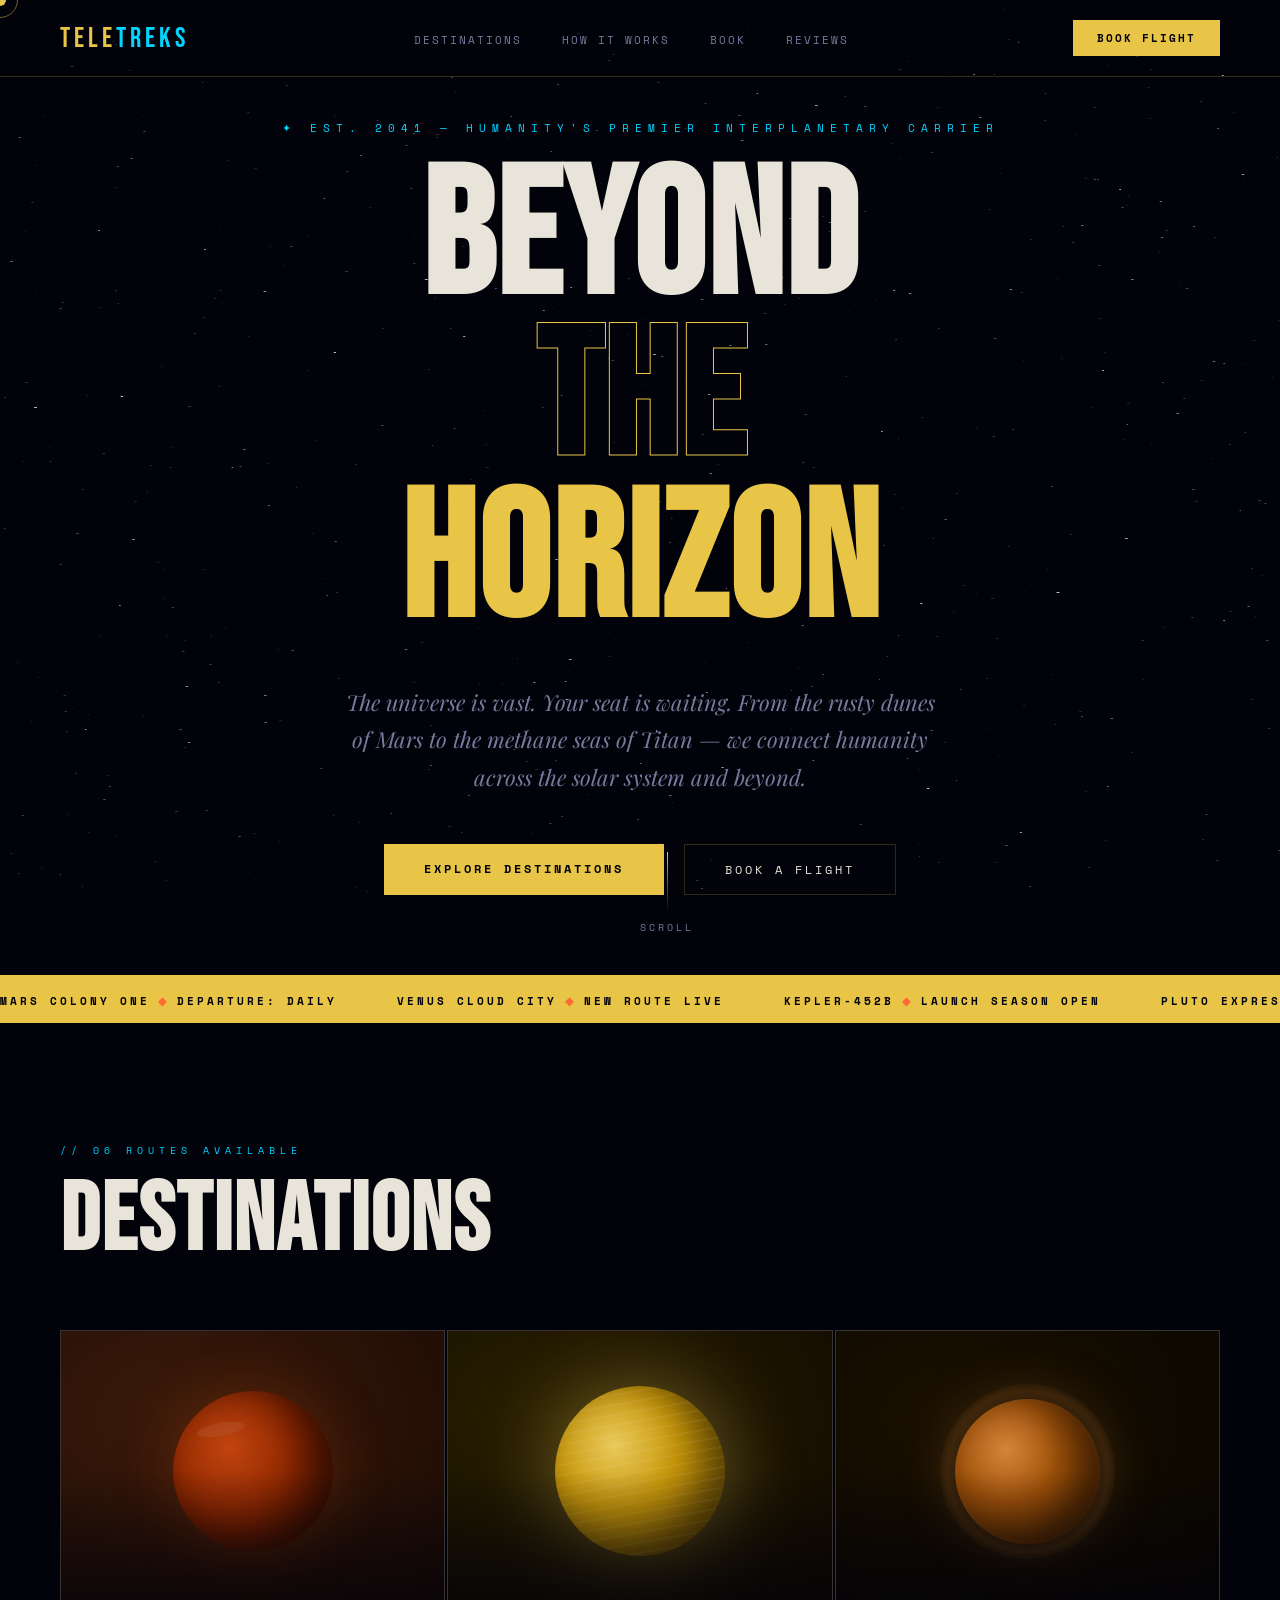
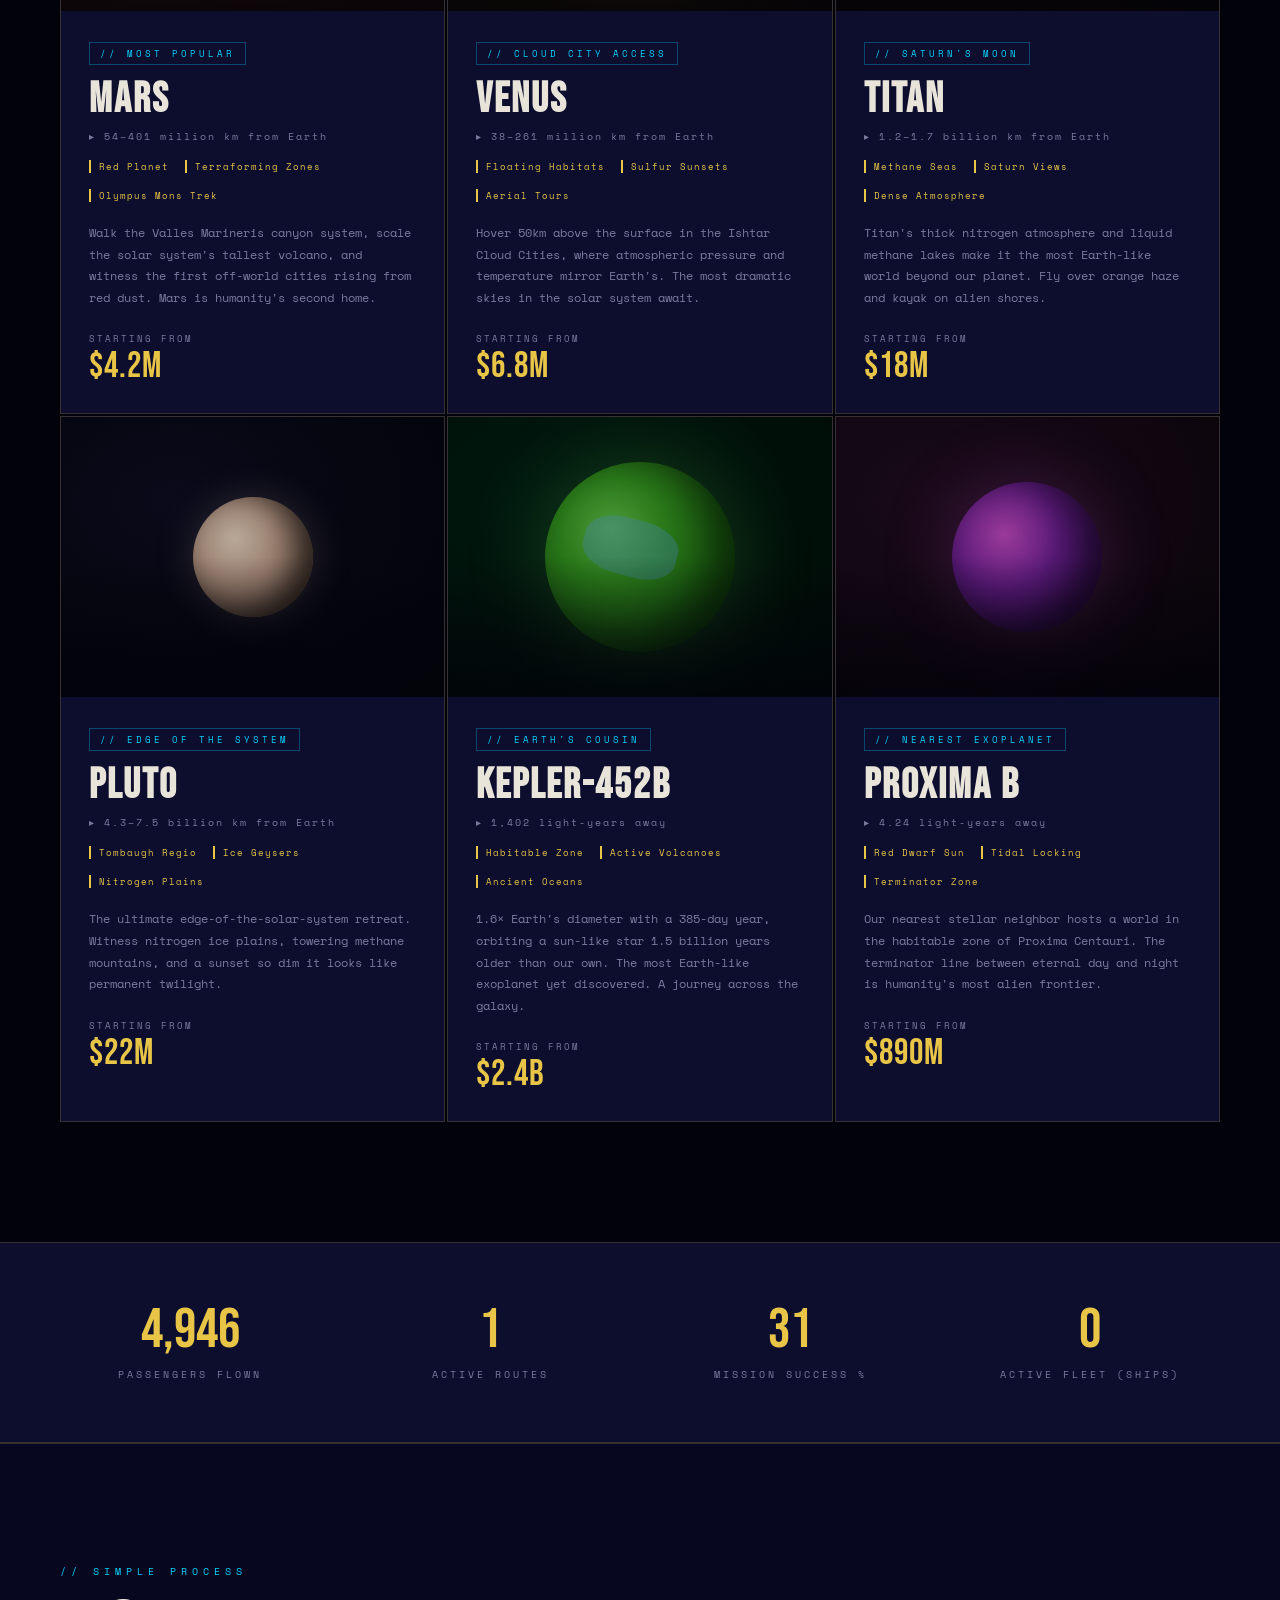
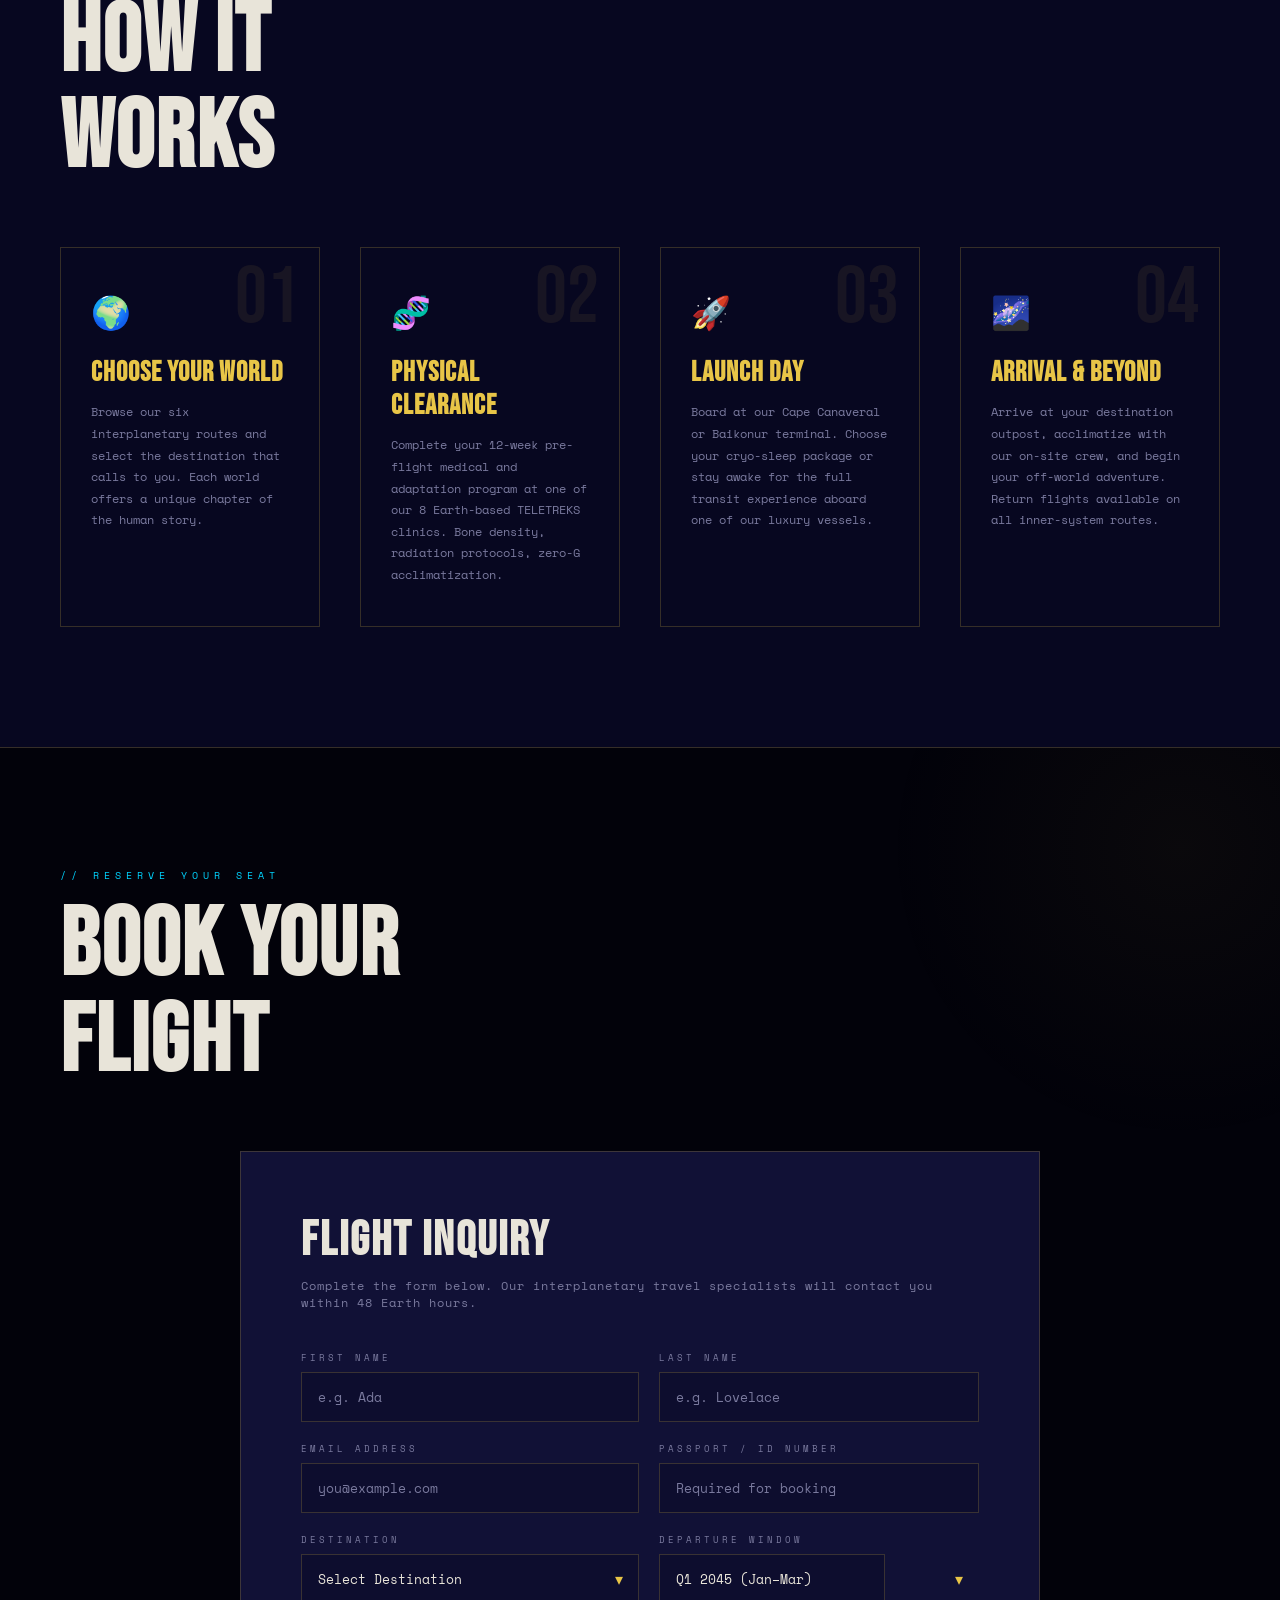
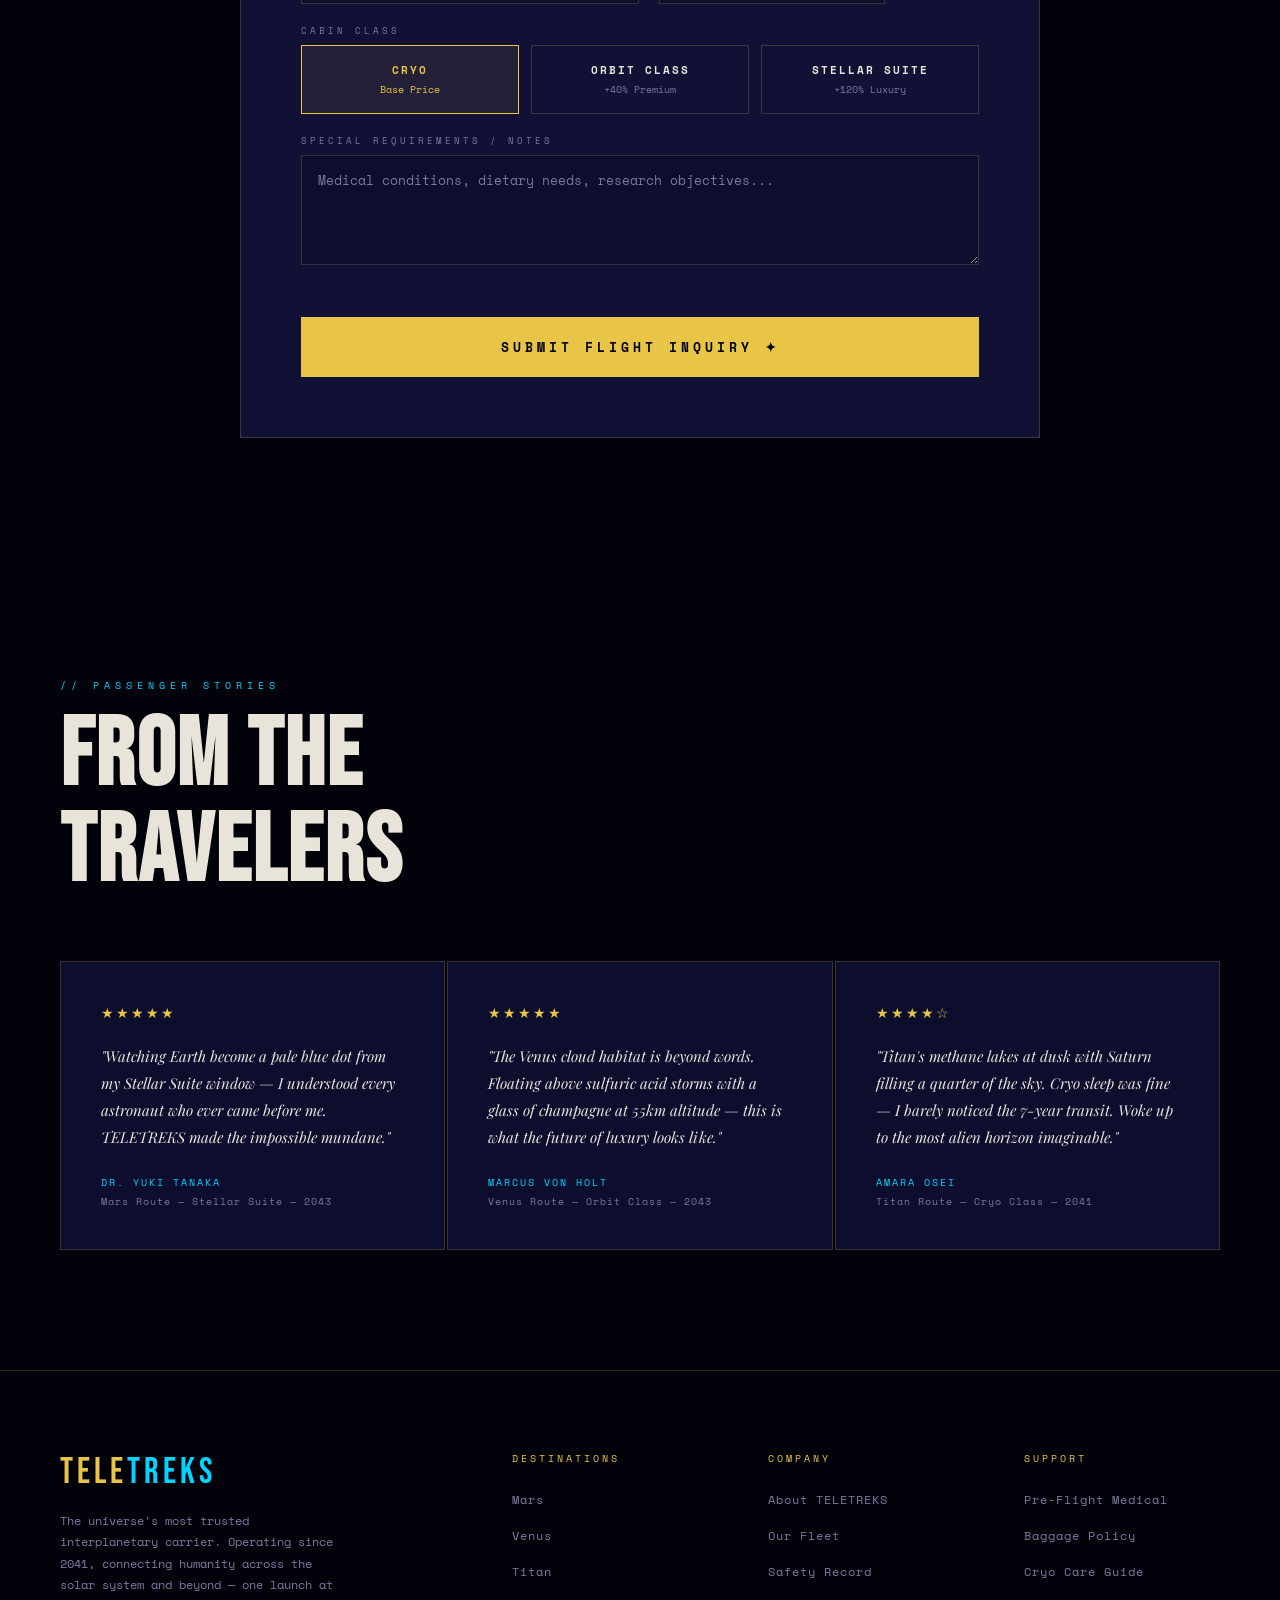
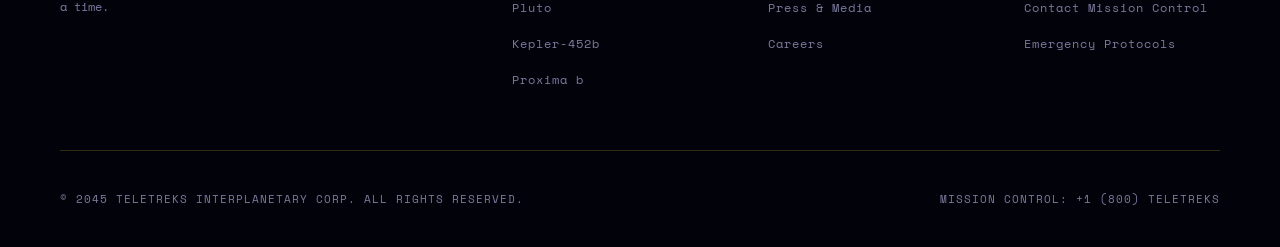
==== docs/index.html @ c7fe9767 "Initial commit" ====
<!DOCTYPE html>
<html lang="en">
<head>
<meta charset="UTF-8">
<meta name="viewport" content="width=device-width, initial-scale=1.0">
<title>TELETREKS — Interplanetary Travel</title>
<link rel="preconnect" href="https://fonts.googleapis.com">
<link href="https://fonts.googleapis.com/css2?family=Bebas+Neue&family=Space+Mono:ital,wght@0,400;0,700;1,400&family=Playfair+Display:ital,wght@0,400;1,600&display=swap" rel="stylesheet">
<style>
  :root {
    --void: #02020a;
    --deep: #070720;
    --surface: #0d0d2e;
    --panel: #111136;
    --accent: #e8c547;
    --accent2: #ff6b35;
    --accent3: #00d4ff;
    --text: #e8e4d9;
    --muted: #7a7a9e;
    --border: rgba(232,197,71,0.2);
  }

  * { margin: 0; padding: 0; box-sizing: border-box; }

  html { scroll-behavior: smooth; }

  body {
    background: var(--void);
    color: var(--text);
    font-family: 'Space Mono', monospace;
    overflow-x: hidden;
    cursor: none;
  }

  /* Custom cursor */
  .cursor {
    position: fixed;
    width: 12px; height: 12px;
    background: var(--accent);
    border-radius: 50%;
    pointer-events: none;
    z-index: 9999;
    transform: translate(-50%, -50%);
    transition: transform 0.1s, width 0.2s, height 0.2s, background 0.2s;
    mix-blend-mode: screen;
  }
  .cursor-ring {
    position: fixed;
    width: 36px; height: 36px;
    border: 1px solid var(--accent);
    border-radius: 50%;
    pointer-events: none;
    z-index: 9998;
    transform: translate(-50%, -50%);
    transition: transform 0.15s ease-out, width 0.2s, height 0.2s, opacity 0.2s;
    opacity: 0.5;
  }

  /* Stars background */
  .stars-canvas {
    position: fixed;
    top: 0; left: 0;
    width: 100%; height: 100%;
    pointer-events: none;
    z-index: 0;
  }

  /* NAV */
  nav {
    position: fixed;
    top: 0; left: 0; right: 0;
    z-index: 100;
    display: flex;
    align-items: center;
    justify-content: space-between;
    padding: 20px 60px;
    background: linear-gradient(to bottom, rgba(2,2,10,0.95), transparent);
    border-bottom: 1px solid var(--border);
  }

  .nav-logo {
    font-family: 'Bebas Neue', sans-serif;
    font-size: 28px;
    letter-spacing: 4px;
    color: var(--accent);
    text-decoration: none;
  }
  .nav-logo span { color: var(--accent3); }

  .nav-links {
    display: flex;
    gap: 40px;
    list-style: none;
  }
  .nav-links a {
    color: var(--muted);
    text-decoration: none;
    font-size: 11px;
    letter-spacing: 2px;
    text-transform: uppercase;
    transition: color 0.3s;
  }
  .nav-links a:hover { color: var(--accent); }

  .nav-cta {
    background: var(--accent);
    color: var(--void);
    padding: 10px 24px;
    font-family: 'Space Mono', monospace;
    font-size: 11px;
    letter-spacing: 2px;
    text-transform: uppercase;
    border: none;
    cursor: none;
    transition: background 0.2s, transform 0.2s;
    font-weight: 700;
  }
  .nav-cta:hover { background: var(--accent2); transform: translateY(-1px); }

  /* HERO */
  .hero {
    position: relative;
    min-height: 100vh;
    display: flex;
    flex-direction: column;
    align-items: center;
    justify-content: center;
    text-align: center;
    padding: 120px 40px 80px;
    z-index: 1;
    overflow: hidden;
  }

  .hero-eyebrow {
    font-size: 11px;
    letter-spacing: 6px;
    color: var(--accent3);
    text-transform: uppercase;
    margin-bottom: 24px;
    opacity: 0;
    animation: fadeUp 0.8s 0.3s forwards;
  }

  .hero-title {
    font-family: 'Bebas Neue', sans-serif;
    font-size: clamp(72px, 14vw, 180px);
    line-height: 0.9;
    letter-spacing: 2px;
    margin-bottom: 8px;
    opacity: 0;
    animation: fadeUp 0.8s 0.5s forwards;
  }

  .hero-title .line1 { color: var(--text); display: block; }
  .hero-title .line2 { 
    color: transparent;
    -webkit-text-stroke: 1px var(--accent);
    display: block; 
  }
  .hero-title .line3 { color: var(--accent); display: block; }

  .hero-sub {
    font-family: 'Playfair Display', serif;
    font-style: italic;
    font-size: clamp(16px, 2vw, 22px);
    color: var(--muted);
    max-width: 600px;
    margin: 32px auto 48px;
    line-height: 1.7;
    opacity: 0;
    animation: fadeUp 0.8s 0.7s forwards;
  }

  .hero-buttons {
    display: flex;
    gap: 20px;
    justify-content: center;
    flex-wrap: wrap;
    opacity: 0;
    animation: fadeUp 0.8s 0.9s forwards;
  }

  .btn-primary {
    background: var(--accent);
    color: var(--void);
    padding: 16px 40px;
    font-family: 'Space Mono', monospace;
    font-size: 12px;
    font-weight: 700;
    letter-spacing: 3px;
    text-transform: uppercase;
    border: none;
    cursor: none;
    transition: all 0.2s;
    text-decoration: none;
  }
  .btn-primary:hover { background: var(--accent2); transform: translateY(-2px); box-shadow: 0 8px 30px rgba(232,197,71,0.3); }

  .btn-outline {
    background: transparent;
    color: var(--text);
    padding: 16px 40px;
    font-family: 'Space Mono', monospace;
    font-size: 12px;
    letter-spacing: 3px;
    text-transform: uppercase;
    border: 1px solid var(--border);
    cursor: none;
    transition: all 0.2s;
    text-decoration: none;
  }
  .btn-outline:hover { border-color: var(--accent); color: var(--accent); transform: translateY(-2px); }

  .hero-scroll {
    position: absolute;
    bottom: 40px;
    left: 50%;
    transform: translateX(-50%);
    display: flex;
    flex-direction: column;
    align-items: center;
    gap: 8px;
    color: var(--muted);
    font-size: 10px;
    letter-spacing: 3px;
    text-transform: uppercase;
    animation: fadeUp 0.8s 1.2s forwards;
    opacity: 0;
  }

  .scroll-line {
    width: 1px;
    height: 60px;
    background: linear-gradient(to bottom, var(--accent), transparent);
    animation: scrollPulse 2s infinite;
  }

  /* TICKER */
  .ticker {
    position: relative;
    z-index: 2;
    background: var(--accent);
    padding: 12px 0;
    overflow: hidden;
    white-space: nowrap;
  }
  .ticker-inner {
    display: inline-flex;
    gap: 60px;
    animation: ticker 30s linear infinite;
  }
  .ticker-item {
    font-size: 11px;
    font-weight: 700;
    letter-spacing: 3px;
    text-transform: uppercase;
    color: var(--void);
    flex-shrink: 0;
  }
  .ticker-dot { color: var(--accent2); margin: 0 8px; }

  /* DESTINATIONS */
  .section {
    position: relative;
    z-index: 1;
    padding: 120px 60px;
  }

  .section-label {
    font-size: 10px;
    letter-spacing: 5px;
    color: var(--accent3);
    text-transform: uppercase;
    margin-bottom: 16px;
  }

  .section-title {
    font-family: 'Bebas Neue', sans-serif;
    font-size: clamp(48px, 8vw, 96px);
    line-height: 1;
    letter-spacing: 2px;
    margin-bottom: 60px;
  }

  .destinations-grid {
    display: grid;
    grid-template-columns: repeat(auto-fill, minmax(360px, 1fr));
    gap: 2px;
  }

  .dest-card {
    position: relative;
    overflow: hidden;
    background: var(--surface);
    border: 1px solid var(--border);
    cursor: none;
    transition: transform 0.4s cubic-bezier(0.23, 1, 0.32, 1);
    group: true;
  }
  .dest-card:hover { transform: translateY(-6px); z-index: 2; }
  .dest-card:hover .dest-overlay { opacity: 1; }
  .dest-card:hover .dest-visual { transform: scale(1.05); }
  .dest-card:hover .dest-buy { transform: translateY(0); opacity: 1; }

  .dest-visual {
    height: 280px;
    display: flex;
    align-items: center;
    justify-content: center;
    transition: transform 0.6s cubic-bezier(0.23, 1, 0.32, 1);
    position: relative;
    overflow: hidden;
  }

  .planet-sphere {
    border-radius: 50%;
    position: relative;
    box-shadow: inset -20px -10px 40px rgba(0,0,0,0.5);
    animation: float 6s ease-in-out infinite;
  }

  /* Mars */
  .mars .dest-visual { background: radial-gradient(ellipse at 30% 30%, #3a1a0a 0%, #1a0a04 100%); }
  .mars .planet-sphere {
    width: 160px; height: 160px;
    background: radial-gradient(circle at 35% 35%, #c1440e, #8b2500 50%, #5a1500);
    box-shadow: inset -20px -10px 40px rgba(0,0,0,0.6), 0 0 60px rgba(193,68,14,0.3);
  }
  .mars .planet-sphere::after {
    content: '';
    position: absolute;
    top: 20%; left: 15%;
    width: 30%; height: 8%;
    background: rgba(180,90,50,0.4);
    border-radius: 50%;
    transform: rotate(-10deg);
  }

  /* Venus */
  .venus .dest-visual { background: radial-gradient(ellipse at 30% 30%, #2a2000 0%, #0f0800 100%); }
  .venus .planet-sphere {
    width: 170px; height: 170px;
    background: radial-gradient(circle at 35% 35%, #e8c95a, #c9980a 40%, #8a6200);
    box-shadow: inset -20px -10px 40px rgba(0,0,0,0.5), 0 0 80px rgba(232,201,90,0.4);
  }
  .venus .planet-sphere::before {
    content: '';
    position: absolute;
    inset: 0;
    border-radius: 50%;
    background: repeating-linear-gradient(170deg, transparent, transparent 8px, rgba(255,255,255,0.05) 8px, rgba(255,255,255,0.05) 10px);
  }

  /* Pluto */
  .pluto .dest-visual { background: radial-gradient(ellipse at 30% 30%, #0a0a1a 0%, #020208 100%); }
  .pluto .planet-sphere {
    width: 120px; height: 120px;
    background: radial-gradient(circle at 35% 35%, #b8a898, #9a8070 40%, #6a5040);
    box-shadow: inset -15px -8px 30px rgba(0,0,0,0.7), 0 0 40px rgba(184,168,152,0.2);
  }

  /* Kepler-452b */
  .kepler .dest-visual { background: radial-gradient(ellipse at 30% 30%, #001a10 0%, #000a05 100%); }
  .kepler .planet-sphere {
    width: 190px; height: 190px;
    background: radial-gradient(circle at 35% 35%, #4a9a3a, #2a7a1a 30%, #1a5a10 60%, #0a3a08);
    box-shadow: inset -20px -10px 40px rgba(0,0,0,0.5), 0 0 80px rgba(74,154,58,0.3);
  }
  .kepler .planet-sphere::before {
    content: '';
    position: absolute;
    top: 30%; left: 20%;
    width: 50%; height: 30%;
    background: rgba(70,130,200,0.3);
    border-radius: 40%;
    transform: rotate(15deg);
  }

  /* Proxima Centauri b */
  .proxima .dest-visual { background: radial-gradient(ellipse at 30% 30%, #1a0a1a 0%, #080408 100%); }
  .proxima .planet-sphere {
    width: 150px; height: 150px;
    background: radial-gradient(circle at 35% 35%, #9a3a9a, #5a1a7a 40%, #2a0a4a);
    box-shadow: inset -20px -10px 40px rgba(0,0,0,0.6), 0 0 70px rgba(154,58,154,0.3);
  }

  /* Titan */
  .titan .dest-visual { background: radial-gradient(ellipse at 30% 30%, #1a1000 0%, #080500 100%); }
  .titan .planet-sphere {
    width: 145px; height: 145px;
    background: radial-gradient(circle at 35% 35%, #d4843a, #a4540a 40%, #743400);
    box-shadow: inset -20px -10px 40px rgba(0,0,0,0.6), 0 0 60px rgba(212,132,58,0.3);
  }
  .titan .planet-sphere::after {
    content: '';
    position: absolute;
    inset: -15px;
    border-radius: 50%;
    background: radial-gradient(circle, transparent 55%, rgba(180,110,40,0.15) 65%, transparent 75%);
  }

  .dest-overlay {
    position: absolute;
    inset: 0;
    background: linear-gradient(to top, var(--void) 0%, transparent 50%);
    opacity: 0.7;
    transition: opacity 0.4s;
  }

  .dest-content {
    padding: 28px;
    position: relative;
  }

  .dest-tag {
    display: inline-block;
    font-size: 9px;
    letter-spacing: 3px;
    text-transform: uppercase;
    color: var(--accent3);
    border: 1px solid rgba(0,212,255,0.3);
    padding: 4px 10px;
    margin-bottom: 14px;
  }

  .dest-name {
    font-family: 'Bebas Neue', sans-serif;
    font-size: 42px;
    letter-spacing: 2px;
    line-height: 1;
    margin-bottom: 8px;
  }

  .dest-distance {
    font-size: 10px;
    color: var(--muted);
    letter-spacing: 2px;
    margin-bottom: 16px;
  }

  .dest-desc {
    font-size: 12px;
    color: var(--muted);
    line-height: 1.8;
    margin-bottom: 24px;
  }

  .dest-price-row {
    display: flex;
    align-items: flex-end;
    justify-content: space-between;
    gap: 16px;
  }

  .dest-price-label {
    font-size: 9px;
    letter-spacing: 2px;
    color: var(--muted);
    text-transform: uppercase;
    margin-bottom: 4px;
  }

  .dest-price {
    font-family: 'Bebas Neue', sans-serif;
    font-size: 36px;
    color: var(--accent);
    letter-spacing: 1px;
    line-height: 1;
  }

  .dest-buy {
    background: var(--accent);
    color: var(--void);
    padding: 14px 24px;
    font-size: 11px;
    font-weight: 700;
    letter-spacing: 2px;
    text-transform: uppercase;
    border: none;
    cursor: none;
    transform: translateY(4px);
    opacity: 0;
    transition: all 0.3s cubic-bezier(0.23, 1, 0.32, 1);
    white-space: nowrap;
  }
  .dest-buy:hover { background: var(--accent2); }

  .dest-features {
    display: flex;
    gap: 16px;
    flex-wrap: wrap;
    margin-bottom: 20px;
  }
  .dest-feat {
    font-size: 9px;
    letter-spacing: 1px;
    color: var(--accent);
    border-left: 2px solid var(--accent);
    padding-left: 8px;
  }

  /* HOW IT WORKS */
  .how-section {
    background: var(--deep);
    border-top: 1px solid var(--border);
    border-bottom: 1px solid var(--border);
  }

  .steps-grid {
    display: grid;
    grid-template-columns: repeat(auto-fit, minmax(220px, 1fr));
    gap: 40px;
    margin-top: 60px;
  }

  .step {
    position: relative;
    padding: 40px 30px;
    border: 1px solid var(--border);
    transition: border-color 0.3s, transform 0.3s;
  }
  .step:hover { border-color: var(--accent); transform: translateY(-4px); }

  .step-num {
    font-family: 'Bebas Neue', sans-serif;
    font-size: 80px;
    color: rgba(232,197,71,0.08);
    line-height: 1;
    position: absolute;
    top: 10px; right: 20px;
  }

  .step-icon {
    font-size: 32px;
    margin-bottom: 20px;
  }

  .step-title {
    font-family: 'Bebas Neue', sans-serif;
    font-size: 28px;
    letter-spacing: 1px;
    margin-bottom: 12px;
    color: var(--accent);
  }

  .step-desc {
    font-size: 12px;
    color: var(--muted);
    line-height: 1.8;
  }

  /* BOOKING FORM */
  .booking-section {
    position: relative;
    overflow: hidden;
  }

  .booking-section::before {
    content: '';
    position: absolute;
    top: -200px; right: -200px;
    width: 600px; height: 600px;
    background: radial-gradient(circle, rgba(232,197,71,0.04) 0%, transparent 70%);
    pointer-events: none;
  }

  .booking-form {
    background: var(--panel);
    border: 1px solid var(--border);
    padding: 60px;
    max-width: 800px;
    margin: 60px auto 0;
  }

  .form-title {
    font-family: 'Bebas Neue', sans-serif;
    font-size: 48px;
    letter-spacing: 2px;
    margin-bottom: 8px;
  }

  .form-sub {
    font-size: 12px;
    color: var(--muted);
    margin-bottom: 40px;
    letter-spacing: 1px;
  }

  .form-grid {
    display: grid;
    grid-template-columns: 1fr 1fr;
    gap: 20px;
    margin-bottom: 20px;
  }

  .form-group {
    display: flex;
    flex-direction: column;
    gap: 8px;
  }

  .form-group.full { grid-column: 1 / -1; }

  .form-label {
    font-size: 9px;
    letter-spacing: 3px;
    text-transform: uppercase;
    color: var(--muted);
  }

  .form-input, .form-select {
    background: var(--surface);
    border: 1px solid var(--border);
    color: var(--text);
    padding: 14px 16px;
    font-family: 'Space Mono', monospace;
    font-size: 13px;
    outline: none;
    transition: border-color 0.2s;
    cursor: none;
    appearance: none;
    -webkit-appearance: none;
  }
  .form-input:focus, .form-select:focus { border-color: var(--accent); }
  .form-input::placeholder { color: var(--muted); }

  .form-select-wrap {
    position: relative;
  }
  .form-select-wrap::after {
    content: '▾';
    position: absolute;
    right: 16px;
    top: 50%;
    transform: translateY(-50%);
    color: var(--accent);
    pointer-events: none;
  }

  .cabin-options {
    display: grid;
    grid-template-columns: repeat(3, 1fr);
    gap: 12px;
  }

  .cabin-opt {
    position: relative;
  }
  .cabin-opt input[type="radio"] {
    position: absolute;
    opacity: 0;
    pointer-events: none;
  }
  .cabin-label {
    display: block;
    padding: 16px;
    border: 1px solid var(--border);
    text-align: center;
    cursor: none;
    transition: all 0.2s;
  }
  .cabin-opt input:checked + .cabin-label {
    border-color: var(--accent);
    background: rgba(232,197,71,0.08);
    color: var(--accent);
  }
  .cabin-label:hover { border-color: var(--muted); }
  .cabin-name {
    font-size: 11px;
    font-weight: 700;
    letter-spacing: 2px;
    text-transform: uppercase;
  }
  .cabin-price {
    font-size: 10px;
    color: var(--muted);
    margin-top: 4px;
  }
  .cabin-opt input:checked + .cabin-label .cabin-price { color: var(--accent); }

  .form-btn {
    width: 100%;
    background: var(--accent);
    color: var(--void);
    padding: 20px;
    font-family: 'Space Mono', monospace;
    font-size: 13px;
    font-weight: 700;
    letter-spacing: 4px;
    text-transform: uppercase;
    border: none;
    cursor: none;
    margin-top: 32px;
    transition: all 0.2s;
  }
  .form-btn:hover { background: var(--accent2); transform: translateY(-2px); box-shadow: 0 8px 40px rgba(232,197,71,0.25); }

  /* STATS BAR */
  .stats-bar {
    background: var(--surface);
    border-top: 1px solid var(--border);
    border-bottom: 1px solid var(--border);
    padding: 60px;
    display: grid;
    grid-template-columns: repeat(4, 1fr);
    gap: 40px;
    text-align: center;
  }

  .stat-num {
    font-family: 'Bebas Neue', sans-serif;
    font-size: 56px;
    color: var(--accent);
    line-height: 1;
  }
  .stat-label {
    font-size: 10px;
    letter-spacing: 3px;
    color: var(--muted);
    text-transform: uppercase;
    margin-top: 8px;
  }

  /* TESTIMONIALS */
  .testimonials {
    position: relative;
    overflow: hidden;
  }

  .testi-grid {
    display: grid;
    grid-template-columns: repeat(auto-fit, minmax(300px, 1fr));
    gap: 2px;
    margin-top: 60px;
  }

  .testi-card {
    background: var(--surface);
    border: 1px solid var(--border);
    padding: 40px;
    transition: border-color 0.3s;
  }
  .testi-card:hover { border-color: var(--accent); }

  .testi-stars {
    color: var(--accent);
    font-size: 14px;
    letter-spacing: 2px;
    margin-bottom: 20px;
  }

  .testi-quote {
    font-family: 'Playfair Display', serif;
    font-style: italic;
    font-size: 15px;
    line-height: 1.8;
    color: var(--text);
    margin-bottom: 24px;
  }

  .testi-author {
    font-size: 10px;
    letter-spacing: 2px;
    color: var(--accent3);
    text-transform: uppercase;
  }

  .testi-dest {
    font-size: 10px;
    color: var(--muted);
    margin-top: 4px;
    letter-spacing: 1px;
  }

  /* FOOTER */
  footer {
    background: var(--void);
    border-top: 1px solid var(--border);
    padding: 80px 60px 40px;
  }

  .footer-top {
    display: grid;
    grid-template-columns: 2fr 1fr 1fr 1fr;
    gap: 60px;
    margin-bottom: 60px;
  }

  .footer-logo {
    font-family: 'Bebas Neue', sans-serif;
    font-size: 36px;
    letter-spacing: 4px;
    color: var(--accent);
    margin-bottom: 16px;
  }
  .footer-logo span { color: var(--accent3); }

  .footer-desc {
    font-size: 12px;
    color: var(--muted);
    line-height: 1.8;
    max-width: 280px;
  }

  .footer-col-title {
    font-size: 10px;
    letter-spacing: 3px;
    text-transform: uppercase;
    color: var(--accent);
    margin-bottom: 20px;
  }

  .footer-links {
    list-style: none;
    display: flex;
    flex-direction: column;
    gap: 12px;
  }
  .footer-links a {
    font-size: 12px;
    color: var(--muted);
    text-decoration: none;
    transition: color 0.2s;
    letter-spacing: 1px;
  }
  .footer-links a:hover { color: var(--text); }

  .footer-bottom {
    display: flex;
    align-items: center;
    justify-content: space-between;
    padding-top: 40px;
    border-top: 1px solid var(--border);
    font-size: 11px;
    color: var(--muted);
    letter-spacing: 1px;
  }

  /* MODAL */
  .modal-overlay {
    position: fixed;
    inset: 0;
    background: rgba(2,2,10,0.95);
    z-index: 1000;
    display: flex;
    align-items: center;
    justify-content: center;
    opacity: 0;
    pointer-events: none;
    transition: opacity 0.3s;
    backdrop-filter: blur(8px);
  }
  .modal-overlay.active { opacity: 1; pointer-events: all; }

  .modal {
    background: var(--panel);
    border: 1px solid var(--border);
    padding: 60px;
    max-width: 560px;
    width: 90%;
    text-align: center;
    transform: translateY(20px);
    transition: transform 0.3s;
    position: relative;
  }
  .modal-overlay.active .modal { transform: translateY(0); }

  .modal-close {
    position: absolute;
    top: 20px; right: 24px;
    background: none;
    border: none;
    color: var(--muted);
    font-size: 20px;
    cursor: none;
    transition: color 0.2s;
    font-family: 'Space Mono', monospace;
  }
  .modal-close:hover { color: var(--accent); }

  .modal-icon { font-size: 60px; margin-bottom: 24px; }

  .modal-title {
    font-family: 'Bebas Neue', sans-serif;
    font-size: 48px;
    letter-spacing: 2px;
    color: var(--accent);
    margin-bottom: 12px;
  }

  .modal-body {
    font-size: 13px;
    color: var(--muted);
    line-height: 1.8;
    margin-bottom: 32px;
  }

  .modal-detail {
    background: var(--surface);
    border: 1px solid var(--border);
    padding: 20px;
    margin-bottom: 32px;
    text-align: left;
  }

  .modal-row {
    display: flex;
    justify-content: space-between;
    font-size: 12px;
    padding: 8px 0;
    border-bottom: 1px solid var(--border);
  }
  .modal-row:last-child { border-bottom: none; }
  .modal-row-label { color: var(--muted); letter-spacing: 1px; }
  .modal-row-val { color: var(--text); }

  .modal-confirm {
    width: 100%;
    background: var(--accent);
    color: var(--void);
    padding: 18px;
    font-family: 'Space Mono', monospace;
    font-size: 12px;
    font-weight: 700;
    letter-spacing: 3px;
    text-transform: uppercase;
    border: none;
    cursor: none;
    transition: all 0.2s;
  }
  .modal-confirm:hover { background: var(--accent2); }

  /* ANIMATIONS */
  @keyframes fadeUp {
    from { opacity: 0; transform: translateY(30px); }
    to { opacity: 1; transform: translateY(0); }
  }

  @keyframes float {
    0%, 100% { transform: translateY(0px); }
    50% { transform: translateY(-12px); }
  }

  @keyframes ticker {
    from { transform: translateX(0); }
    to { transform: translateX(-50%); }
  }

  @keyframes scrollPulse {
    0%, 100% { opacity: 1; }
    50% { opacity: 0.2; }
  }

  @keyframes twinkle {
    0%, 100% { opacity: 1; }
    50% { opacity: 0.3; }
  }

  /* RESPONSIVE */
  @media (max-width: 768px) {
    nav { padding: 16px 24px; }
    .nav-links { display: none; }
    .section { padding: 80px 24px; }
    .booking-form { padding: 32px 24px; }
    .form-grid { grid-template-columns: 1fr; }
    .cabin-options { grid-template-columns: 1fr; }
    .stats-bar { grid-template-columns: repeat(2, 1fr); padding: 40px 24px; }
    .footer-top { grid-template-columns: 1fr 1fr; }
    .modal { padding: 40px 24px; }
  }
</style>
</head>
<body>

<div class="cursor" id="cursor"></div>
<div class="cursor-ring" id="cursorRing"></div>

<canvas class="stars-canvas" id="starsCanvas"></canvas>

<!-- NAV -->
<nav>
  <a href="#" class="nav-logo">TELE<span>TREKS</span></a>
  <ul class="nav-links">
    <li><a href="#destinations">Destinations</a></li>
    <li><a href="#how">How It Works</a></li>
    <li><a href="#book">Book</a></li>
    <li><a href="#testimonials">Reviews</a></li>
  </ul>
  <button class="nav-cta" onclick="document.getElementById('book').scrollIntoView({behavior:'smooth'})">Book Flight</button>
</nav>

<!-- HERO -->
<section class="hero">
  <p class="hero-eyebrow">✦ Est. 2041 — Humanity's Premier Interplanetary Carrier</p>
  <h1 class="hero-title">
    <span class="line1">BEYOND</span>
    <span class="line2">THE</span>
    <span class="line3">HORIZON</span>
  </h1>
  <p class="hero-sub">The universe is vast. Your seat is waiting. From the rusty dunes of Mars to the methane seas of Titan — we connect humanity across the solar system and beyond.</p>
  <div class="hero-buttons">
    <a href="#destinations" class="btn-primary">Explore Destinations</a>
    <a href="#book" class="btn-outline">Book a Flight</a>
  </div>
  <div class="hero-scroll">
    <div class="scroll-line"></div>
    <span>Scroll</span>
  </div>
</section>

<!-- TICKER -->
<div class="ticker">
  <div class="ticker-inner" id="ticker">
    <span class="ticker-item">MARS COLONY ONE<span class="ticker-dot">◆</span>DEPARTURE: DAILY</span>
    <span class="ticker-item">VENUS CLOUD CITY<span class="ticker-dot">◆</span>NEW ROUTE LIVE</span>
    <span class="ticker-item">KEPLER-452B<span class="ticker-dot">◆</span>LAUNCH SEASON OPEN</span>
    <span class="ticker-item">PLUTO EXPRESS<span class="ticker-dot">◆</span>WINTER SPECIALS</span>
    <span class="ticker-item">TITAN METHANE TOURS<span class="ticker-dot">◆</span>LIMITED SEATS</span>
    <span class="ticker-item">PROXIMA CENTAURI B<span class="ticker-dot">◆</span>2047 BOOKINGS</span>
    <span class="ticker-item">MARS COLONY ONE<span class="ticker-dot">◆</span>DEPARTURE: DAILY</span>
    <span class="ticker-item">VENUS CLOUD CITY<span class="ticker-dot">◆</span>NEW ROUTE LIVE</span>
    <span class="ticker-item">KEPLER-452B<span class="ticker-dot">◆</span>LAUNCH SEASON OPEN</span>
    <span class="ticker-item">PLUTO EXPRESS<span class="ticker-dot">◆</span>WINTER SPECIALS</span>
    <span class="ticker-item">TITAN METHANE TOURS<span class="ticker-dot">◆</span>LIMITED SEATS</span>
    <span class="ticker-item">PROXIMA CENTAURI B<span class="ticker-dot">◆</span>2047 BOOKINGS</span>
  </div>
</div>

<!-- DESTINATIONS -->
<section class="section" id="destinations">
  <p class="section-label">// 06 Routes Available</p>
  <h2 class="section-title">DESTINATIONS</h2>
  <div class="destinations-grid">

    <!-- MARS -->
    <div class="dest-card mars" data-planet="Mars" data-price="$4,200,000" data-travel="6–9 months" data-class="Economy">
      <div class="dest-visual">
        <div class="planet-sphere"></div>
        <div class="dest-overlay"></div>
      </div>
      <div class="dest-content">
        <span class="dest-tag">// Most Popular</span>
        <h3 class="dest-name">Mars</h3>
        <p class="dest-distance">▸ 54–401 million km from Earth</p>
        <div class="dest-features">
          <span class="dest-feat">Red Planet</span>
          <span class="dest-feat">Terraforming Zones</span>
          <span class="dest-feat">Olympus Mons Trek</span>
        </div>
        <p class="dest-desc">Walk the Valles Marineris canyon system, scale the solar system's tallest volcano, and witness the first off-world cities rising from red dust. Mars is humanity's second home.</p>
        <div class="dest-price-row">
          <div>
            <p class="dest-price-label">Starting From</p>
            <p class="dest-price">$4.2M</p>
          </div>
          <button class="dest-buy" onclick="openModal('Mars', '$4,200,000', '6–9 months', 'Valles Marineris Gateway')">Book Now</button>
        </div>
      </div>
    </div>

    <!-- VENUS -->
    <div class="dest-card venus" data-planet="Venus" data-price="$6,800,000" data-travel="3–4 months" data-class="Economy">
      <div class="dest-visual">
        <div class="planet-sphere"></div>
        <div class="dest-overlay"></div>
      </div>
      <div class="dest-content">
        <span class="dest-tag">// Cloud City Access</span>
        <h3 class="dest-name">Venus</h3>
        <p class="dest-distance">▸ 38–261 million km from Earth</p>
        <div class="dest-features">
          <span class="dest-feat">Floating Habitats</span>
          <span class="dest-feat">Sulfur Sunsets</span>
          <span class="dest-feat">Aerial Tours</span>
        </div>
        <p class="dest-desc">Hover 50km above the surface in the Ishtar Cloud Cities, where atmospheric pressure and temperature mirror Earth's. The most dramatic skies in the solar system await.</p>
        <div class="dest-price-row">
          <div>
            <p class="dest-price-label">Starting From</p>
            <p class="dest-price">$6.8M</p>
          </div>
          <button class="dest-buy" onclick="openModal('Venus', '$6,800,000', '3–4 months', 'Ishtar Cloud City Terminal')">Book Now</button>
        </div>
      </div>
    </div>

    <!-- TITAN -->
    <div class="dest-card titan" data-planet="Titan">
      <div class="dest-visual">
        <div class="planet-sphere"></div>
        <div class="dest-overlay"></div>
      </div>
      <div class="dest-content">
        <span class="dest-tag">// Saturn's Moon</span>
        <h3 class="dest-name">Titan</h3>
        <p class="dest-distance">▸ 1.2–1.7 billion km from Earth</p>
        <div class="dest-features">
          <span class="dest-feat">Methane Seas</span>
          <span class="dest-feat">Saturn Views</span>
          <span class="dest-feat">Dense Atmosphere</span>
        </div>
        <p class="dest-desc">Titan's thick nitrogen atmosphere and liquid methane lakes make it the most Earth-like world beyond our planet. Fly over orange haze and kayak on alien shores.</p>
        <div class="dest-price-row">
          <div>
            <p class="dest-price-label">Starting From</p>
            <p class="dest-price">$18M</p>
          </div>
          <button class="dest-buy" onclick="openModal('Titan', '$18,000,000', '7 years', 'Kraken Mare Station')">Book Now</button>
        </div>
      </div>
    </div>

    <!-- PLUTO -->
    <div class="dest-card pluto" data-planet="Pluto">
      <div class="dest-visual">
        <div class="planet-sphere"></div>
        <div class="dest-overlay"></div>
      </div>
      <div class="dest-content">
        <span class="dest-tag">// Edge of the System</span>
        <h3 class="dest-name">Pluto</h3>
        <p class="dest-distance">▸ 4.3–7.5 billion km from Earth</p>
        <div class="dest-features">
          <span class="dest-feat">Tombaugh Regio</span>
          <span class="dest-feat">Ice Geysers</span>
          <span class="dest-feat">Nitrogen Plains</span>
        </div>
        <p class="dest-desc">The ultimate edge-of-the-solar-system retreat. Witness nitrogen ice plains, towering methane mountains, and a sunset so dim it looks like permanent twilight.</p>
        <div class="dest-price-row">
          <div>
            <p class="dest-price-label">Starting From</p>
            <p class="dest-price">$22M</p>
          </div>
          <button class="dest-buy" onclick="openModal('Pluto', '$22,000,000', '9–12 years', 'Sputnik Planitia Base')">Book Now</button>
        </div>
      </div>
    </div>

    <!-- KEPLER-452b -->
    <div class="dest-card kepler" data-planet="Kepler-452b">
      <div class="dest-visual">
        <div class="planet-sphere"></div>
        <div class="dest-overlay"></div>
      </div>
      <div class="dest-content">
        <span class="dest-tag">// Earth's Cousin</span>
        <h3 class="dest-name">Kepler-452b</h3>
        <p class="dest-distance">▸ 1,402 light-years away</p>
        <div class="dest-features">
          <span class="dest-feat">Habitable Zone</span>
          <span class="dest-feat">Active Volcanoes</span>
          <span class="dest-feat">Ancient Oceans</span>
        </div>
        <p class="dest-desc">1.6× Earth's diameter with a 385-day year, orbiting a sun-like star 1.5 billion years older than our own. The most Earth-like exoplanet yet discovered. A journey across the galaxy.</p>
        <div class="dest-price-row">
          <div>
            <p class="dest-price-label">Starting From</p>
            <p class="dest-price">$2.4B</p>
          </div>
          <button class="dest-buy" onclick="openModal('Kepler-452b', '$2,400,000,000', 'Generational voyage', 'Kepler Orbital Gateway')">Book Now</button>
        </div>
      </div>
    </div>

    <!-- PROXIMA CENTAURI b -->
    <div class="dest-card proxima" data-planet="Proxima b">
      <div class="dest-visual">
        <div class="planet-sphere"></div>
        <div class="dest-overlay"></div>
      </div>
      <div class="dest-content">
        <span class="dest-tag">// Nearest Exoplanet</span>
        <h3 class="dest-name">Proxima b</h3>
        <p class="dest-distance">▸ 4.24 light-years away</p>
        <div class="dest-features">
          <span class="dest-feat">Red Dwarf Sun</span>
          <span class="dest-feat">Tidal Locking</span>
          <span class="dest-feat">Terminator Zone</span>
        </div>
        <p class="dest-desc">Our nearest stellar neighbor hosts a world in the habitable zone of Proxima Centauri. The terminator line between eternal day and night is humanity's most alien frontier.</p>
        <div class="dest-price-row">
          <div>
            <p class="dest-price-label">Starting From</p>
            <p class="dest-price">$890M</p>
          </div>
          <button class="dest-buy" onclick="openModal('Proxima Centauri b', '$890,000,000', '~20 years (light sail)', 'Alpha Centauri Waypoint')">Book Now</button>
        </div>
      </div>
    </div>

  </div>
</section>

<!-- STATS -->
<div class="stats-bar">
  <div>
    <div class="stat-num" data-count="14840">0</div>
    <p class="stat-label">Passengers Flown</p>
  </div>
  <div>
    <div class="stat-num" data-count="6">0</div>
    <p class="stat-label">Active Routes</p>
  </div>
  <div>
    <div class="stat-num" data-count="99">0</div>
    <p class="stat-label">Mission Success %</p>
  </div>
  <div>
    <div class="stat-num" data-count="3">0</div>
    <p class="stat-label">Active Fleet (Ships)</p>
  </div>
</div>

<!-- HOW IT WORKS -->
<section class="section how-section" id="how">
  <p class="section-label">// Simple Process</p>
  <h2 class="section-title">HOW IT<br>WORKS</h2>
  <div class="steps-grid">
    <div class="step">
      <div class="step-num">01</div>
      <div class="step-icon">🌍</div>
      <h3 class="step-title">Choose Your World</h3>
      <p class="step-desc">Browse our six interplanetary routes and select the destination that calls to you. Each world offers a unique chapter of the human story.</p>
    </div>
    <div class="step">
      <div class="step-num">02</div>
      <div class="step-icon">🧬</div>
      <h3 class="step-title">Physical Clearance</h3>
      <p class="step-desc">Complete your 12-week pre-flight medical and adaptation program at one of our 8 Earth-based TELETREKS clinics. Bone density, radiation protocols, zero-G acclimatization.</p>
    </div>
    <div class="step">
      <div class="step-num">03</div>
      <div class="step-icon">🚀</div>
      <h3 class="step-title">Launch Day</h3>
      <p class="step-desc">Board at our Cape Canaveral or Baikonur terminal. Choose your cryo-sleep package or stay awake for the full transit experience aboard one of our luxury vessels.</p>
    </div>
    <div class="step">
      <div class="step-num">04</div>
      <div class="step-icon">🌌</div>
      <h3 class="step-title">Arrival & Beyond</h3>
      <p class="step-desc">Arrive at your destination outpost, acclimatize with our on-site crew, and begin your off-world adventure. Return flights available on all inner-system routes.</p>
    </div>
  </div>
</section>

<!-- BOOKING FORM -->
<section class="section booking-section" id="book">
  <p class="section-label">// Reserve Your Seat</p>
  <h2 class="section-title">BOOK YOUR<br>FLIGHT</h2>

  <div class="booking-form">
    <h3 class="form-title">FLIGHT INQUIRY</h3>
    <p class="form-sub">Complete the form below. Our interplanetary travel specialists will contact you within 48 Earth hours.</p>

    <div class="form-grid">
      <div class="form-group">
        <label class="form-label">First Name</label>
        <input class="form-input" type="text" placeholder="e.g. Ada">
      </div>
      <div class="form-group">
        <label class="form-label">Last Name</label>
        <input class="form-input" type="text" placeholder="e.g. Lovelace">
      </div>
      <div class="form-group">
        <label class="form-label">Email Address</label>
        <input class="form-input" type="email" placeholder="you@example.com">
      </div>
      <div class="form-group">
        <label class="form-label">Passport / ID Number</label>
        <input class="form-input" type="text" placeholder="Required for booking">
      </div>
      <div class="form-group">
        <label class="form-label">Destination</label>
        <div class="form-select-wrap">
          <select class="form-select">
            <option value="">Select Destination</option>
            <option>Mars — From $4,200,000</option>
            <option>Venus (Cloud City) — From $6,800,000</option>
            <option>Titan — From $18,000,000</option>
            <option>Pluto — From $22,000,000</option>
            <option>Kepler-452b — From $2,400,000,000</option>
            <option>Proxima Centauri b — From $890,000,000</option>
          </select>
        </div>
      </div>
      <div class="form-group">
        <label class="form-label">Departure Window</label>
        <div class="form-select-wrap">
          <select class="form-select">
            <option>Q1 2045 (Jan–Mar)</option>
            <option>Q2 2045 (Apr–Jun)</option>
            <option>Q3 2045 (Jul–Sep)</option>
            <option>Q4 2045 (Oct–Dec)</option>
            <option>2046 (Flexible)</option>
            <option>2047+ (Long-haul Routes)</option>
          </select>
        </div>
      </div>
      <div class="form-group full">
        <label class="form-label">Cabin Class</label>
        <div class="cabin-options">
          <div class="cabin-opt">
            <input type="radio" name="cabin" id="eco" value="eco" checked>
            <label class="cabin-label" for="eco">
              <p class="cabin-name">Cryo</p>
              <p class="cabin-price">Base Price</p>
            </label>
          </div>
          <div class="cabin-opt">
            <input type="radio" name="cabin" id="biz" value="biz">
            <label class="cabin-label" for="biz">
              <p class="cabin-name">Orbit Class</p>
              <p class="cabin-price">+40% Premium</p>
            </label>
          </div>
          <div class="cabin-opt">
            <input type="radio" name="cabin" id="lux" value="lux">
            <label class="cabin-label" for="lux">
              <p class="cabin-name">Stellar Suite</p>
              <p class="cabin-price">+120% Luxury</p>
            </label>
          </div>
        </div>
      </div>
      <div class="form-group full">
        <label class="form-label">Special Requirements / Notes</label>
        <textarea class="form-input" rows="4" placeholder="Medical conditions, dietary needs, research objectives..." style="resize: vertical;"></textarea>
      </div>
    </div>
    <button class="form-btn" onclick="openModal('Your Destination', 'TBD', 'TBD', 'TBD')">Submit Flight Inquiry ✦</button>
  </div>
</section>

<!-- TESTIMONIALS -->
<section class="section testimonials" id="testimonials">
  <p class="section-label">// Passenger Stories</p>
  <h2 class="section-title">FROM THE<br>TRAVELERS</h2>
  <div class="testi-grid">
    <div class="testi-card">
      <div class="testi-stars">★★★★★</div>
      <p class="testi-quote">"Watching Earth become a pale blue dot from my Stellar Suite window — I understood every astronaut who ever came before me. TELETREKS made the impossible mundane."</p>
      <p class="testi-author">Dr. Yuki Tanaka</p>
      <p class="testi-dest">Mars Route — Stellar Suite — 2043</p>
    </div>
    <div class="testi-card">
      <div class="testi-stars">★★★★★</div>
      <p class="testi-quote">"The Venus cloud habitat is beyond words. Floating above sulfuric acid storms with a glass of champagne at 55km altitude — this is what the future of luxury looks like."</p>
      <p class="testi-author">Marcus Von Holt</p>
      <p class="testi-dest">Venus Route — Orbit Class — 2043</p>
    </div>
    <div class="testi-card">
      <div class="testi-stars">★★★★☆</div>
      <p class="testi-quote">"Titan's methane lakes at dusk with Saturn filling a quarter of the sky. Cryo sleep was fine — I barely noticed the 7-year transit. Woke up to the most alien horizon imaginable."</p>
      <p class="testi-author">Amara Osei</p>
      <p class="testi-dest">Titan Route — Cryo Class — 2041</p>
    </div>
  </div>
</section>

<!-- FOOTER -->
<footer>
  <div class="footer-top">
    <div>
      <div class="footer-logo">TELE<span>TREKS</span></div>
      <p class="footer-desc">The universe's most trusted interplanetary carrier. Operating since 2041, connecting humanity across the solar system and beyond — one launch at a time.</p>
    </div>
    <div>
      <p class="footer-col-title">Destinations</p>
      <ul class="footer-links">
        <li><a href="#destinations">Mars</a></li>
        <li><a href="#destinations">Venus</a></li>
        <li><a href="#destinations">Titan</a></li>
        <li><a href="#destinations">Pluto</a></li>
        <li><a href="#destinations">Kepler-452b</a></li>
        <li><a href="#destinations">Proxima b</a></li>
      </ul>
    </div>
    <div>
      <p class="footer-col-title">Company</p>
      <ul class="footer-links">
        <li><a href="#">About TELETREKS</a></li>
        <li><a href="#">Our Fleet</a></li>
        <li><a href="#">Safety Record</a></li>
        <li><a href="#">Press & Media</a></li>
        <li><a href="#">Careers</a></li>
      </ul>
    </div>
    <div>
      <p class="footer-col-title">Support</p>
      <ul class="footer-links">
        <li><a href="#">Pre-Flight Medical</a></li>
        <li><a href="#">Baggage Policy</a></li>
        <li><a href="#">Cryo Care Guide</a></li>
        <li><a href="#">Contact Mission Control</a></li>
        <li><a href="#">Emergency Protocols</a></li>
      </ul>
    </div>
  </div>
  <div class="footer-bottom">
    <span>© 2045 TELETREKS INTERPLANETARY CORP. ALL RIGHTS RESERVED.</span>
    <span>MISSION CONTROL: +1 (800) TELETREKS</span>
  </div>
</footer>

<!-- MODAL -->
<div class="modal-overlay" id="modalOverlay">
  <div class="modal">
    <button class="modal-close" onclick="closeModal()">✕</button>
    <div class="modal-icon">🚀</div>
    <h2 class="modal-title">INQUIRY SENT</h2>
    <p class="modal-body">Your interplanetary flight inquiry has been received. Our specialists will reach out within 48 Earth hours to finalize your booking and begin pre-flight protocols.</p>
    <div class="modal-detail" id="modalDetail"></div>
    <button class="modal-confirm" onclick="closeModal()">Confirmed — Return to Site ✦</button>
  </div>
</div>

<script>
  // Custom Cursor
  const cursor = document.getElementById('cursor');
  const cursorRing = document.getElementById('cursorRing');
  document.addEventListener('mousemove', (e) => {
    cursor.style.left = e.clientX + 'px';
    cursor.style.top = e.clientY + 'px';
    setTimeout(() => {
      cursorRing.style.left = e.clientX + 'px';
      cursorRing.style.top = e.clientY + 'px';
    }, 80);
  });
  document.querySelectorAll('button, a, input, select, textarea, .dest-card').forEach(el => {
    el.addEventListener('mouseenter', () => {
      cursor.style.width = '20px';
      cursor.style.height = '20px';
      cursorRing.style.width = '50px';
      cursorRing.style.height = '50px';
    });
    el.addEventListener('mouseleave', () => {
      cursor.style.width = '12px';
      cursor.style.height = '12px';
      cursorRing.style.width = '36px';
      cursorRing.style.height = '36px';
    });
  });

  // Stars Canvas
  const canvas = document.getElementById('starsCanvas');
  const ctx = canvas.getContext('2d');
  let stars = [];

  function resizeCanvas() {
    canvas.width = window.innerWidth;
    canvas.height = document.body.scrollHeight;
    initStars();
  }

  function initStars() {
    stars = [];
    const count = Math.floor((canvas.width * canvas.height) / 3000);
    for (let i = 0; i < count; i++) {
      stars.push({
        x: Math.random() * canvas.width,
        y: Math.random() * canvas.height,
        r: Math.random() * 1.5,
        o: Math.random(),
        speed: Math.random() * 0.5 + 0.1,
        phase: Math.random() * Math.PI * 2
      });
    }
    drawStars();
  }

  function drawStars() {
    ctx.clearRect(0, 0, canvas.width, canvas.height);
    const t = Date.now() / 1000;
    stars.forEach(s => {
      const opacity = 0.3 + 0.7 * (0.5 + 0.5 * Math.sin(t * s.speed + s.phase));
      ctx.beginPath();
      ctx.arc(s.x, s.y, s.r, 0, Math.PI * 2);
      ctx.fillStyle = `rgba(255,255,255,${opacity * s.o})`;
      ctx.fill();
    });
    requestAnimationFrame(drawStars);
  }

  window.addEventListener('resize', resizeCanvas);
  resizeCanvas();

  // Counter animation
  function animateCount(el) {
    const target = parseInt(el.dataset.count);
    const suffix = el.dataset.count > 999 ? '' : '';
    let current = 0;
    const step = target / 60;
    const timer = setInterval(() => {
      current = Math.min(current + step, target);
      el.textContent = Math.floor(current).toLocaleString();
      if (current >= target) {
        el.textContent = target.toLocaleString();
        clearInterval(timer);
      }
    }, 25);
  }

  const observer = new IntersectionObserver((entries) => {
    entries.forEach(e => {
      if (e.isIntersecting) {
        animateCount(e.target);
        observer.unobserve(e.target);
      }
    });
  }, { threshold: 0.5 });
  document.querySelectorAll('[data-count]').forEach(el => observer.observe(el));

  // Modal
  function openModal(planet, price, duration, terminal) {
    const detail = document.getElementById('modalDetail');
    detail.innerHTML = `
      <div class="modal-row"><span class="modal-row-label">Destination</span><span class="modal-row-val">${planet}</span></div>
      <div class="modal-row"><span class="modal-row-label">Base Price</span><span class="modal-row-val">${price}</span></div>
      <div class="modal-row"><span class="modal-row-label">Transit Time</span><span class="modal-row-val">${duration}</span></div>
      <div class="modal-row"><span class="modal-row-label">Arrival Terminal</span><span class="modal-row-val">${terminal}</span></div>
      <div class="modal-row"><span class="modal-row-label">Status</span><span class="modal-row-val" style="color:var(--accent3)">Inquiry Received ✓</span></div>
    `;
    document.getElementById('modalOverlay').classList.add('active');
  }

  function closeModal() {
    document.getElementById('modalOverlay').classList.remove('active');
  }

  document.getElementById('modalOverlay').addEventListener('click', (e) => {
    if (e.target === e.currentTarget) closeModal();
  });

  // Scroll reveal
  const revealObserver = new IntersectionObserver((entries) => {
    entries.forEach(e => {
      if (e.isIntersecting) {
        e.target.style.opacity = '1';
        e.target.style.transform = 'translateY(0)';
      }
    });
  }, { threshold: 0.1, rootMargin: '0px 0px -60px 0px' });

  document.querySelectorAll('.dest-card, .step, .testi-card').forEach(el => {
    el.style.opacity = '0';
    el.style.transform = 'translateY(30px)';
    el.style.transition = 'opacity 0.6s ease, transform 0.6s ease, border-color 0.3s';
    revealObserver.observe(el);
  });
</script>
</body>
</html>
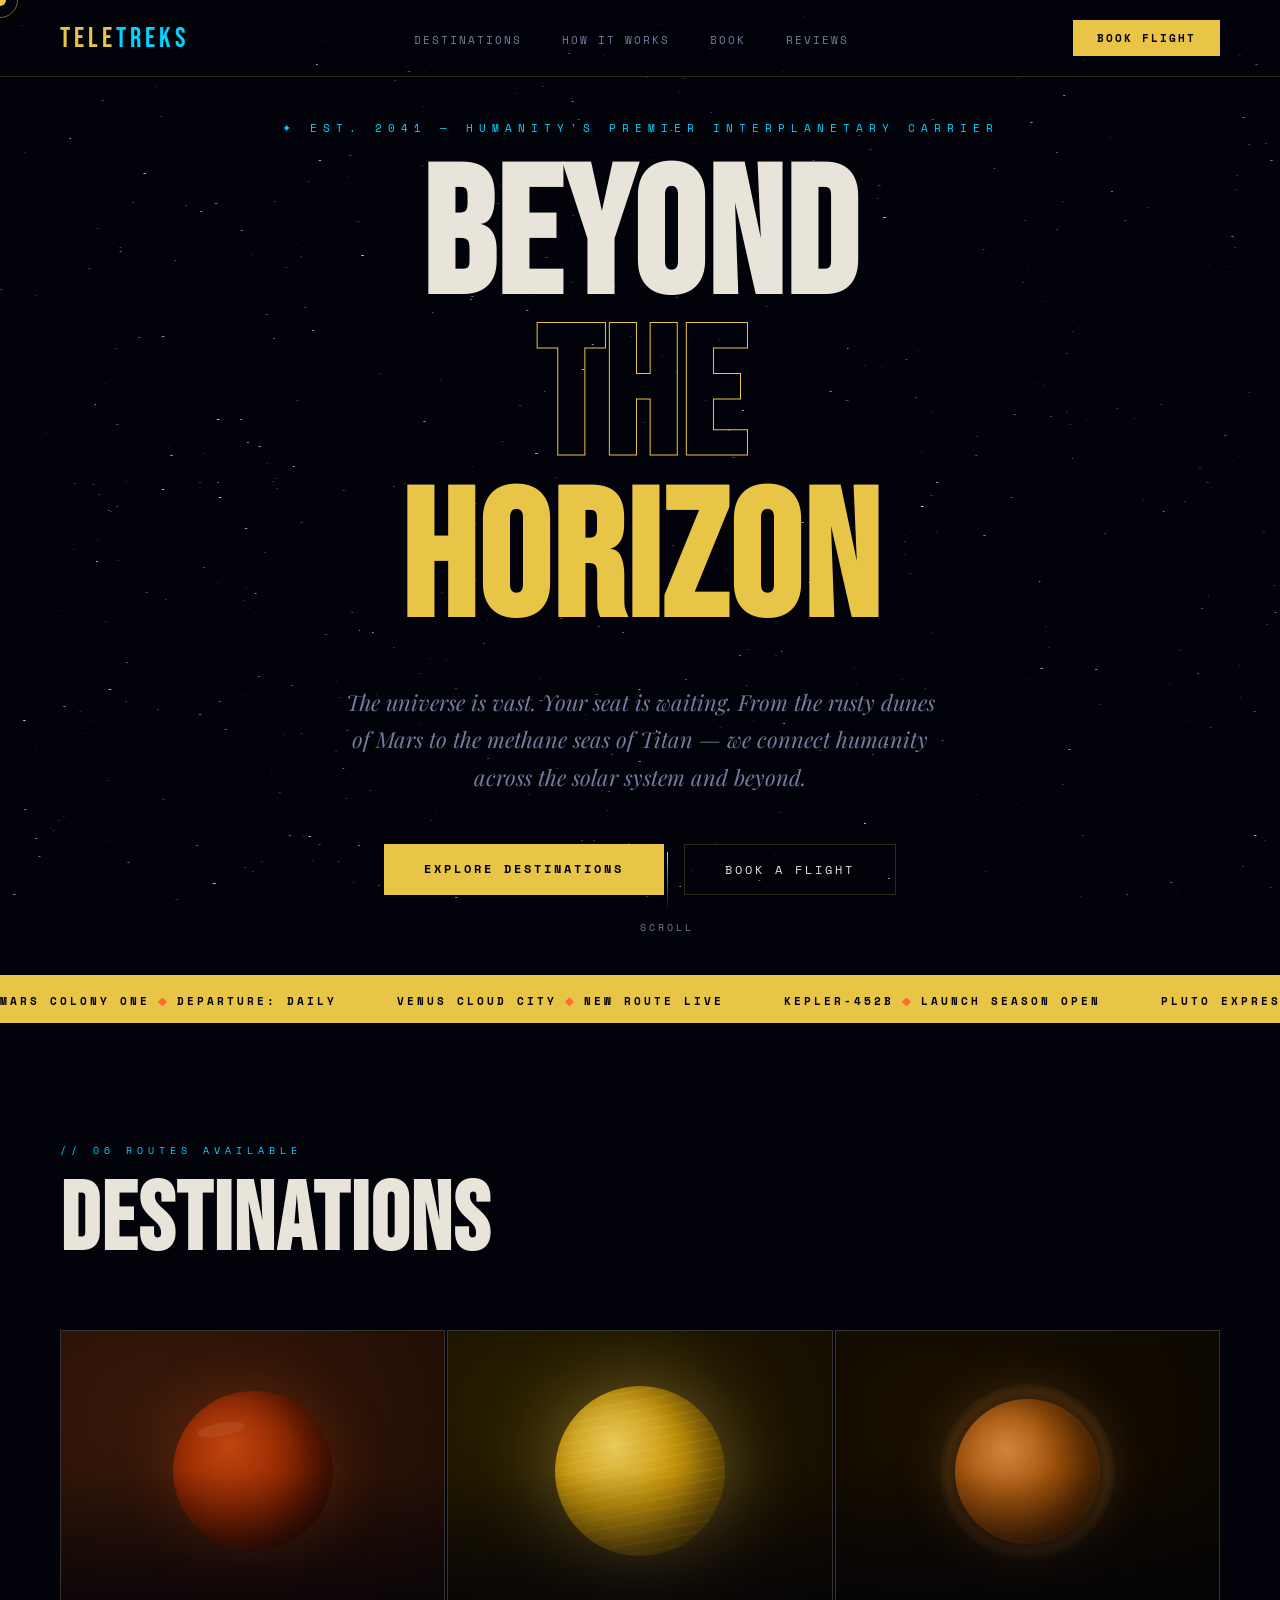
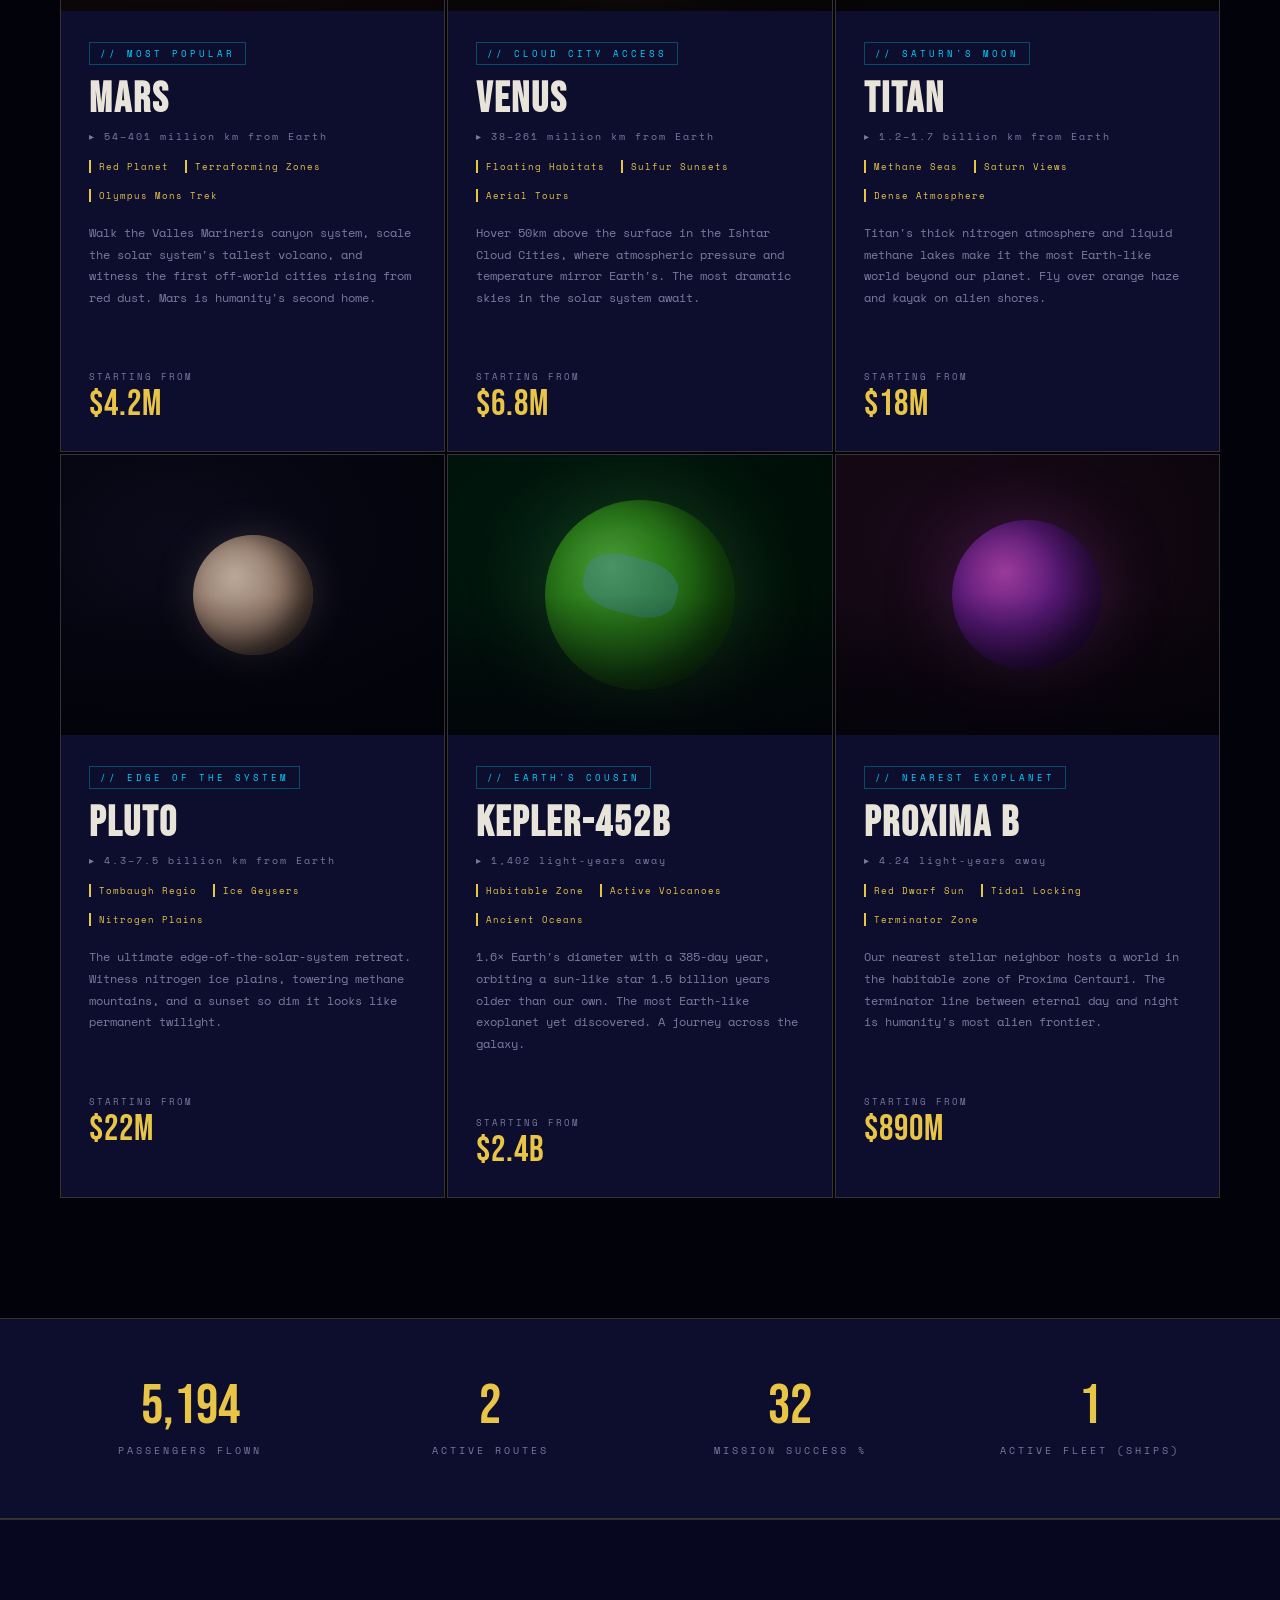
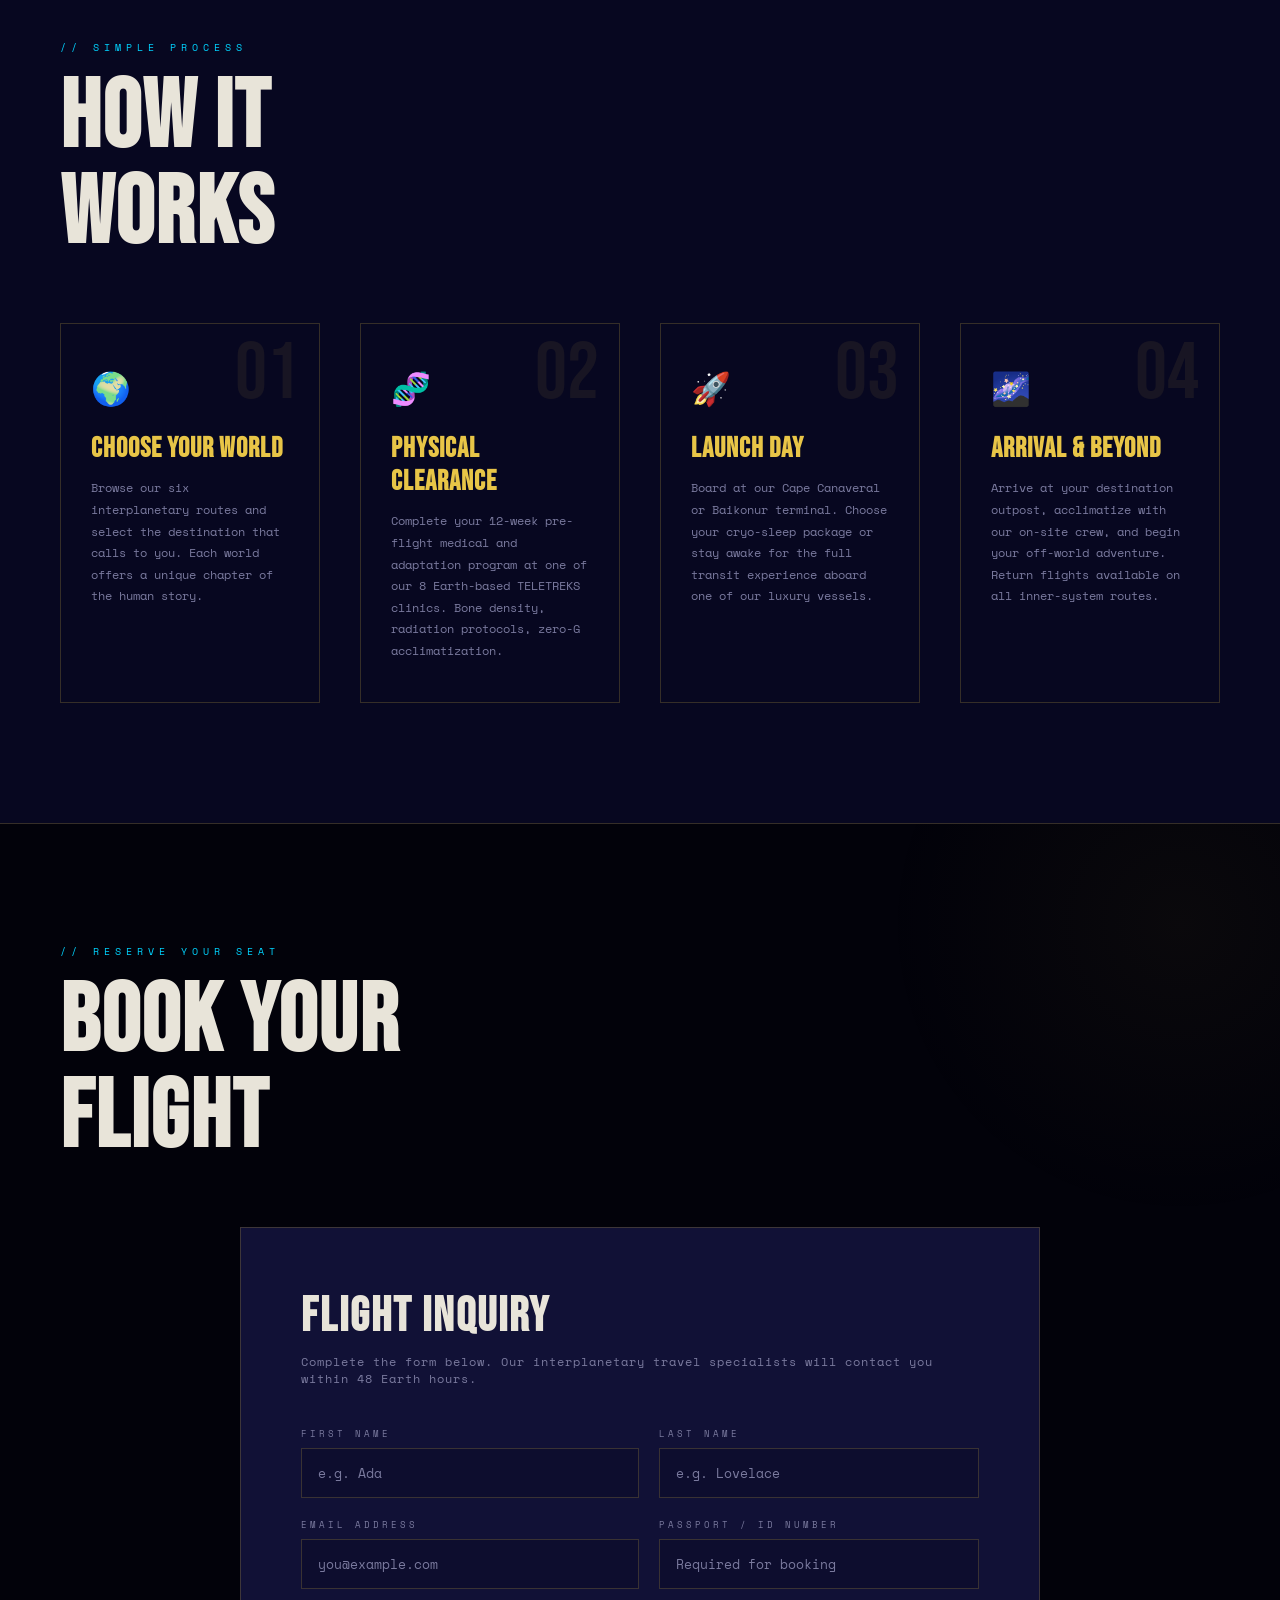
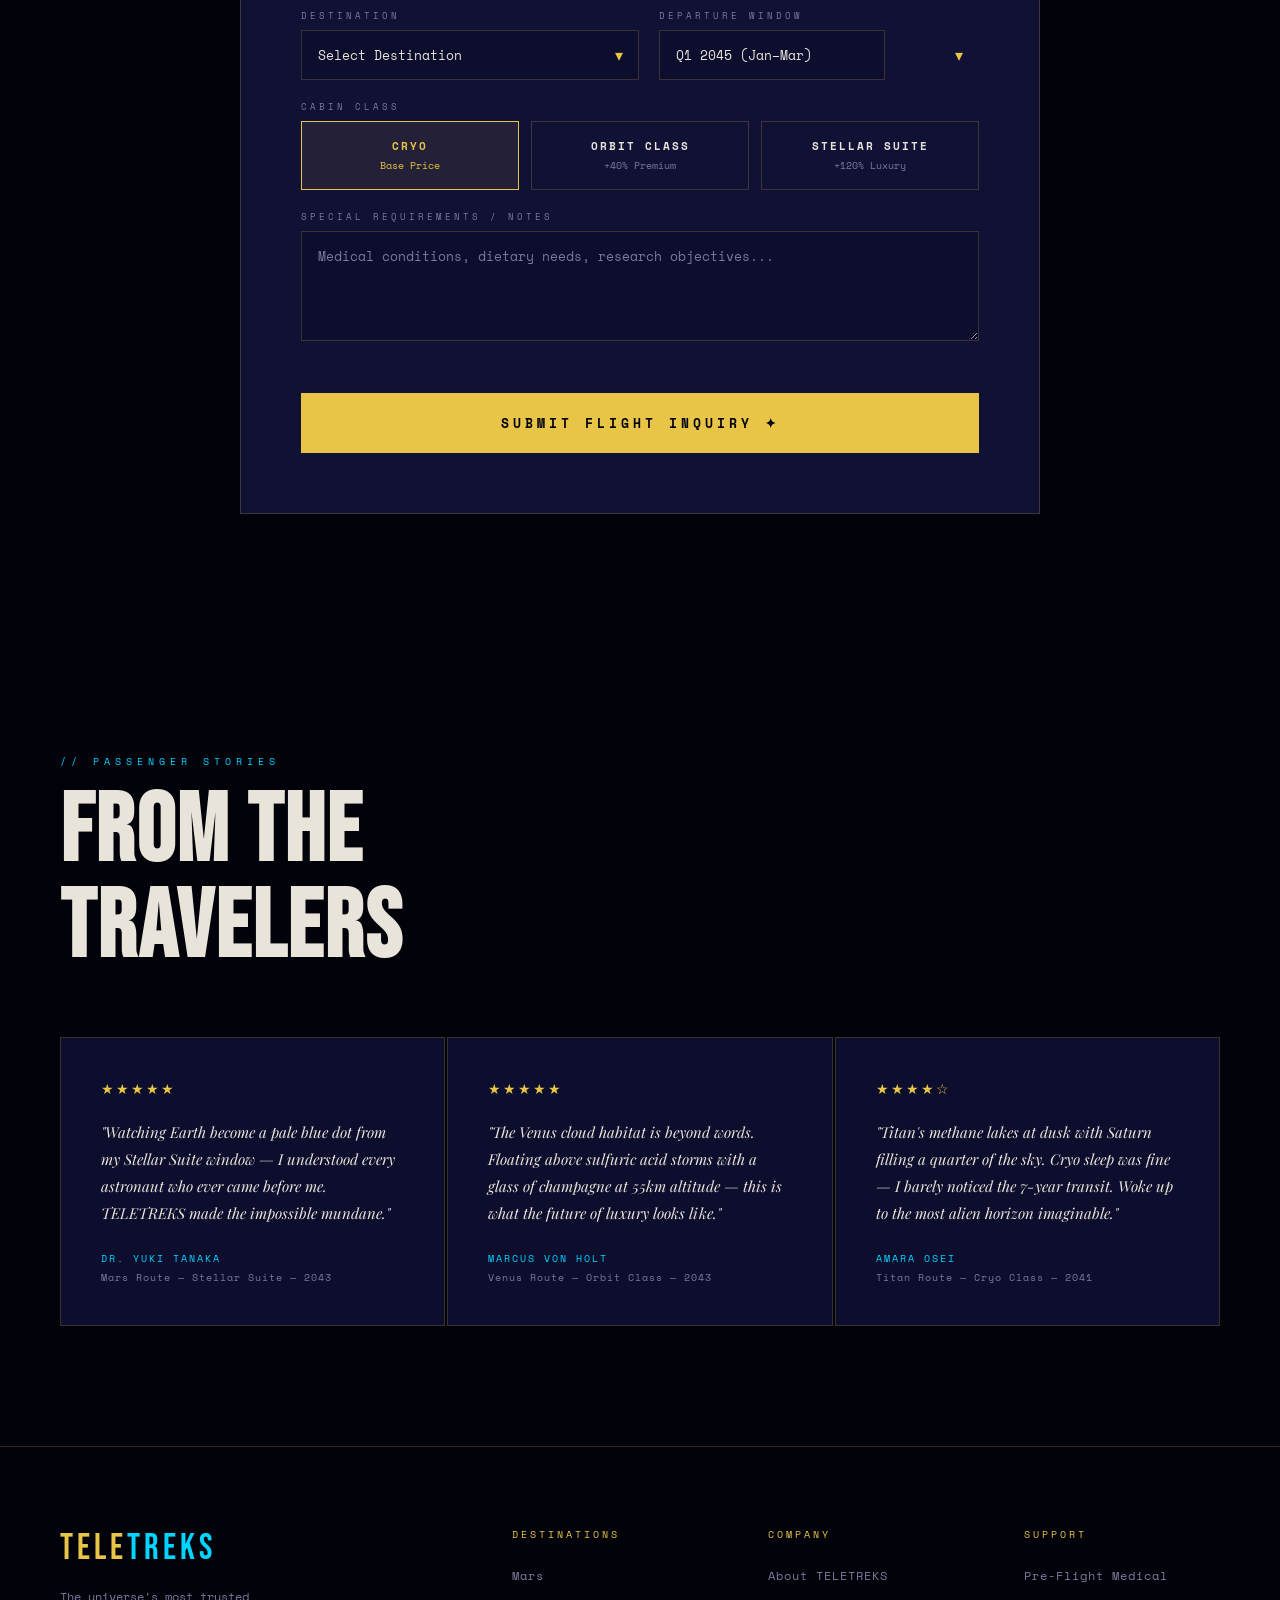
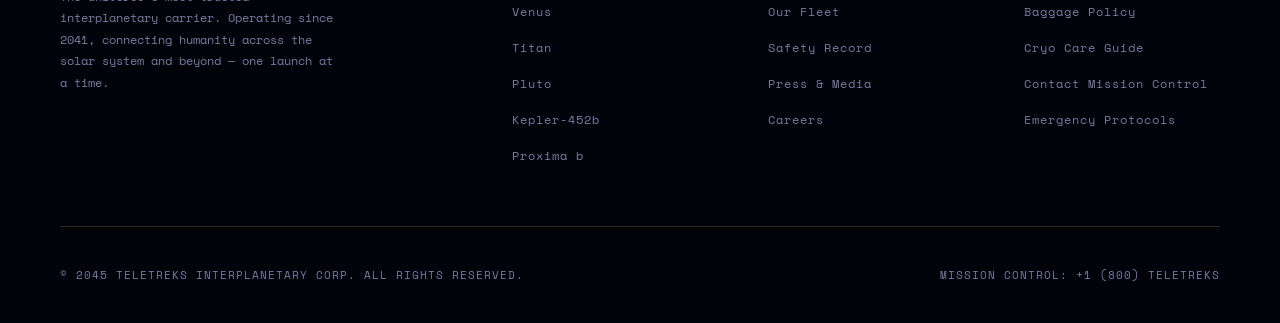
==== commit 0147ab55: "Destination details" ====
--- a/docs/index.html
+++ b/docs/index.html
@@ -485,6 +485,36 @@
   }
   .dest-buy:hover { background: var(--accent2); }
 
+  .dest-actions {
+    display: flex;
+    flex-direction: column;
+    align-items: flex-end;
+    gap: 10px;
+  }
+
+  .dest-guide {
+    background: transparent;
+    color: var(--accent3);
+    border: 1px solid rgba(0,212,255,0.45);
+    padding: 12px 22px;
+    font-family: 'Space Mono', monospace;
+    font-size: 10px;
+    font-weight: 700;
+    letter-spacing: 2px;
+    text-transform: uppercase;
+    cursor: none;
+    transform: translateY(4px);
+    opacity: 0;
+    transition: all 0.3s cubic-bezier(0.23, 1, 0.32, 1);
+    white-space: nowrap;
+  }
+  .dest-guide:hover {
+    background: rgba(0,212,255,0.08);
+    border-color: var(--accent3);
+    color: var(--text);
+  }
+  .dest-card:hover .dest-guide { transform: translateY(0); opacity: 1; }
+
   .dest-features {
     display: flex;
     gap: 16px;
@@ -929,6 +959,147 @@
     transition: all 0.2s;
   }
   .modal-confirm:hover { background: var(--accent2); }
+
+  /* DESTINATION FIELD GUIDE POPUP */
+  .guide-overlay {
+    position: fixed;
+    inset: 0;
+    background: rgba(2,2,10,0.92);
+    z-index: 1001;
+    display: flex;
+    align-items: center;
+    justify-content: center;
+    padding: 24px;
+    opacity: 0;
+    pointer-events: none;
+    transition: opacity 0.3s;
+    backdrop-filter: blur(10px);
+  }
+  .guide-overlay.active { opacity: 1; pointer-events: all; }
+
+  .guide-modal {
+    background: var(--panel);
+    border: 1px solid var(--border);
+    max-width: 720px;
+    width: 100%;
+    max-height: min(85vh, 900px);
+    display: flex;
+    flex-direction: column;
+    transform: translateY(16px);
+    transition: transform 0.35s cubic-bezier(0.23, 1, 0.32, 1);
+    position: relative;
+    text-align: left;
+  }
+  .guide-overlay.active .guide-modal { transform: translateY(0); }
+
+  .guide-header {
+    padding: 28px 28px 0 56px;
+    flex-shrink: 0;
+    border-bottom: 1px solid var(--border);
+    padding-bottom: 20px;
+  }
+  .guide-icon {
+    font-size: 42px;
+    display: block;
+    margin-bottom: 8px;
+    line-height: 1;
+  }
+  .guide-modal-title {
+    font-family: 'Bebas Neue', sans-serif;
+    font-size: clamp(36px, 6vw, 52px);
+    letter-spacing: 2px;
+    color: var(--accent);
+    line-height: 1.05;
+  }
+  .guide-sub {
+    font-size: 11px;
+    letter-spacing: 3px;
+    text-transform: uppercase;
+    color: var(--accent3);
+    margin-top: 8px;
+  }
+
+  .guide-scroll {
+    overflow-y: auto;
+    padding: 24px 28px 32px 56px;
+    flex: 1;
+    min-height: 0;
+  }
+  .guide-scroll::-webkit-scrollbar { width: 6px; }
+  .guide-scroll::-webkit-scrollbar-thumb {
+    background: rgba(232,197,71,0.25);
+    border-radius: 3px;
+  }
+
+  .guide-lead {
+    font-family: 'Playfair Display', serif;
+    font-style: italic;
+    font-size: 15px;
+    color: var(--muted);
+    line-height: 1.75;
+    margin-bottom: 28px;
+    padding-bottom: 24px;
+    border-bottom: 1px solid var(--border);
+  }
+
+  .guide-h3 {
+    font-family: 'Bebas Neue', sans-serif;
+    font-size: 22px;
+    letter-spacing: 2px;
+    color: var(--text);
+    margin-bottom: 14px;
+    margin-top: 8px;
+  }
+  .guide-h3:first-of-type { margin-top: 0; }
+
+  .guide-list {
+    list-style: none;
+    margin-bottom: 28px;
+    padding: 0;
+  }
+  .guide-list li {
+    font-size: 12px;
+    color: var(--muted);
+    line-height: 1.75;
+    padding: 10px 0 10px 20px;
+    border-left: 2px solid rgba(232,197,71,0.35);
+    margin-bottom: 6px;
+  }
+  .guide-list li strong {
+    color: var(--text);
+    font-weight: 700;
+  }
+
+  .guide-quote {
+    font-size: 12px;
+    font-style: italic;
+    color: var(--accent3);
+    line-height: 1.7;
+    padding: 16px 20px;
+    background: var(--surface);
+    border: 1px solid var(--border);
+    margin-top: 8px;
+  }
+
+  .guide-close {
+    position: absolute;
+    top: 20px;
+    right: 20px;
+    background: none;
+    border: none;
+    color: var(--muted);
+    font-size: 20px;
+    cursor: none;
+    transition: color 0.2s;
+    font-family: 'Space Mono', monospace;
+    z-index: 2;
+  }
+  .guide-close:hover { color: var(--accent); }
+
+  @media (max-width: 768px) {
+    .guide-header { padding: 24px 48px 16px 24px; }
+    .guide-scroll { padding: 20px 24px 28px; }
+  }
 
   /* ANIMATIONS */
   @keyframes fadeUp {
@@ -1053,7 +1224,10 @@
             <p class="dest-price-label">Starting From</p>
             <p class="dest-price">$4.2M</p>
           </div>
-          <button class="dest-buy" onclick="openModal('Mars', '$4,200,000', '6–9 months', 'Valles Marineris Gateway')">Book Now</button>
+          <div class="dest-actions">
+            <button type="button" class="dest-guide" onclick="event.stopPropagation(); openDestGuide('mars')">Field Guide</button>
+            <button class="dest-buy" onclick="event.stopPropagation(); openModal('Mars', '$4,200,000', '6–9 months', 'Valles Marineris Gateway')">Book Now</button>
+          </div>
         </div>
       </div>
     </div>
@@ -1079,7 +1253,10 @@
             <p class="dest-price-label">Starting From</p>
             <p class="dest-price">$6.8M</p>
           </div>
-          <button class="dest-buy" onclick="openModal('Venus', '$6,800,000', '3–4 months', 'Ishtar Cloud City Terminal')">Book Now</button>
+          <div class="dest-actions">
+            <button type="button" class="dest-guide" onclick="event.stopPropagation(); openDestGuide('venus')">Field Guide</button>
+            <button class="dest-buy" onclick="event.stopPropagation(); openModal('Venus', '$6,800,000', '3–4 months', 'Ishtar Cloud City Terminal')">Book Now</button>
+          </div>
         </div>
       </div>
     </div>
@@ -1105,7 +1282,10 @@
             <p class="dest-price-label">Starting From</p>
             <p class="dest-price">$18M</p>
           </div>
-          <button class="dest-buy" onclick="openModal('Titan', '$18,000,000', '7 years', 'Kraken Mare Station')">Book Now</button>
+          <div class="dest-actions">
+            <button type="button" class="dest-guide" onclick="event.stopPropagation(); openDestGuide('titan')">Field Guide</button>
+            <button class="dest-buy" onclick="event.stopPropagation(); openModal('Titan', '$18,000,000', '7 years', 'Kraken Mare Station')">Book Now</button>
+          </div>
         </div>
       </div>
     </div>
@@ -1131,7 +1311,10 @@
             <p class="dest-price-label">Starting From</p>
             <p class="dest-price">$22M</p>
           </div>
-          <button class="dest-buy" onclick="openModal('Pluto', '$22,000,000', '9–12 years', 'Sputnik Planitia Base')">Book Now</button>
+          <div class="dest-actions">
+            <button type="button" class="dest-guide" onclick="event.stopPropagation(); openDestGuide('pluto')">Field Guide</button>
+            <button class="dest-buy" onclick="event.stopPropagation(); openModal('Pluto', '$22,000,000', '9–12 years', 'Sputnik Planitia Base')">Book Now</button>
+          </div>
         </div>
       </div>
     </div>
@@ -1157,7 +1340,10 @@
             <p class="dest-price-label">Starting From</p>
             <p class="dest-price">$2.4B</p>
           </div>
-          <button class="dest-buy" onclick="openModal('Kepler-452b', '$2,400,000,000', 'Generational voyage', 'Kepler Orbital Gateway')">Book Now</button>
+          <div class="dest-actions">
+            <button type="button" class="dest-guide" onclick="event.stopPropagation(); openDestGuide('kepler')">Field Guide</button>
+            <button class="dest-buy" onclick="event.stopPropagation(); openModal('Kepler-452b', '$2,400,000,000', 'Generational voyage', 'Kepler Orbital Gateway')">Book Now</button>
+          </div>
         </div>
       </div>
     </div>
@@ -1183,7 +1369,10 @@
             <p class="dest-price-label">Starting From</p>
             <p class="dest-price">$890M</p>
           </div>
-          <button class="dest-buy" onclick="openModal('Proxima Centauri b', '$890,000,000', '~20 years (light sail)', 'Alpha Centauri Waypoint')">Book Now</button>
+          <div class="dest-actions">
+            <button type="button" class="dest-guide" onclick="event.stopPropagation(); openDestGuide('proxima')">Field Guide</button>
+            <button class="dest-buy" onclick="event.stopPropagation(); openModal('Proxima Centauri b', '$890,000,000', '~20 years (light sail)', 'Alpha Centauri Waypoint')">Book Now</button>
+          </div>
         </div>
       </div>
     </div>
@@ -1414,6 +1603,19 @@
   </div>
 </div>
 
+<!-- DESTINATION FIELD GUIDE -->
+<div class="guide-overlay" id="guideOverlay" role="dialog" aria-modal="true" aria-labelledby="guideTitleText">
+  <div class="guide-modal">
+    <button type="button" class="guide-close" onclick="closeDestGuide()" aria-label="Close field guide">✕</button>
+    <div class="guide-header">
+      <span class="guide-icon" id="guideIcon" aria-hidden="true"></span>
+      <h2 class="guide-modal-title" id="guideTitleText"></h2>
+      <p class="guide-sub" id="guideSub"></p>
+    </div>
+    <div class="guide-scroll" id="guideScroll"></div>
+  </div>
+</div>
+
 <script>
   // Custom Cursor
   const cursor = document.getElementById('cursor');
@@ -1512,6 +1714,7 @@
 
   // Modal
   function openModal(planet, price, duration, terminal) {
+    closeDestGuide();
     const detail = document.getElementById('modalDetail');
     detail.innerHTML = `
       <div class="modal-row"><span class="modal-row-label">Destination</span><span class="modal-row-val">${planet}</span></div>
@@ -1531,6 +1734,165 @@
     if (e.target === e.currentTarget) closeModal();
   });
 
+  // Destination field guides (creative itineraries — TELETREKS lore)
+  const DEST_GUIDES = {
+    mars: {
+      icon: '🔴',
+      title: 'Mars',
+      sub: 'Field Guide // Red Dust & Rising Cities',
+      lead: 'Bring lip balm and humility. Mars does not care that you flew six months to stand on her rust. She will still steal your hat in a dust devil and make you love her for it.',
+      sights: [
+        { t: 'Valles Marineris Rim Walk', d: 'Earth\'s Grand Canyon could nap inside this crack. Sunrise paints the walls in layers of rose and rust — the original layered latte.' },
+        { t: 'Olympus Mons Base Camp', d: 'So wide you cannot see the summit curve. The "summit" is less a peak than a mood. Bragging rights included; oxygen sold separately.' },
+        { t: 'Phobos & Deimos Sky Hour', d: 'Two potato moons, wrong-way orbits, weirdly fast. Catch a double moonrise from any highland ridge; bring a tripod and a poet.' },
+        { t: 'Terraforming Observation Decks', d: 'Glass domes where you watch algae blooms spread like optimistic mold. Humanity\'s slowest reality show — and you are in the audience.' }
+      ],
+      activities: [
+        { t: 'Low-G Dune Parkour', d: 'Bounce between ancient ripple marks where no wave ever touched. Instructors insist you sign the waiver in cursive, on paper, like pioneers.' },
+        { t: 'Dust Storm Jazz Night', d: 'Acoustic sets inside a pressure shell while the world outside goes apricot-opaque. The band tunes by vibration through the floor.' },
+        { t: 'Rover Cosplay Relay', d: 'Teams dress as famous bots (Sojourner energy welcome). Winner gets a jar of genuine Martian fines — do not open indoors.' },
+        { t: 'Terraforming Volunteer Shift', d: 'Half-day in a greenhouse dome: seeding, sensors, and earnest small talk with biologists who name every plant.' }
+      ],
+      quote: 'TELETREKS note: If you hear tapping on the hull during a storm, it is never ghosts. It is pebbles. Usually.'
+    },
+    venus: {
+      icon: '☁️',
+      title: 'Venus',
+      sub: 'Field Guide // Fifty Kilometers Above Hell',
+      lead: 'You are not landing on Venus; you are befriending her from a respectful altitude. Below is pressure-cooked poetry; beside you are gardens in balloons.',
+      sights: [
+        { t: 'Ishtar Cloud City Spine', d: 'A ribbon of habitats along the temperate belt — sky bridges, sulfur-tinted sunbeams, and the best "we live in a poem" selfies in the system.' },
+        { t: 'Lightning Salon Decks', d: 'Venus throws electrical tantrums that would humble Earth. Watch from shielded lounges with cocktails named after deities nobody remembers.' },
+        { t: 'Aerial Gondola Network', d: 'Silent tethers between aerostats. Below, nothing but heat; above, a butterscotch sky that never gets old.' },
+        { t: 'Acid Haze Gallery', d: 'Artists project UV-reactive murals into the clouds. The planet collaborates by erasing them weekly. Impermanence as installation art.' }
+      ],
+      activities: [
+        { t: 'Zipline Between Aerostats', d: 'Clip in, breathe normally, scream tastefully. Wind shear is part of the percussion section.' },
+        { t: 'Sulfur Sunset Watercolor Class', d: 'Pigments behave strangely in filtered light. Instructors blame "Venus optimism." Results are always orange and always honest.' },
+        { t: 'Thunder Sonnet Workshop', d: 'Write fourteen lines while lightning sketches your window. Rhyme schemes optional; awe mandatory.' },
+        { t: 'Cloud-Harvest Tea Ceremony', d: 'Condensate from engineered collectors, steeped while the city sways. You will swear it tastes like static and courage.' }
+      ],
+      quote: 'Pack layers for the same temperature always. The drama is in the view, not the thermostat.'
+    },
+    titan: {
+      icon: '🟠',
+      title: 'Titan',
+      sub: 'Field Guide // Orange Haze & Methane Shores',
+      lead: 'Gravity whispers, the air is thick enough to hug you back, and Saturn hangs in the sky like a ringed deity who remembered your birthday. Welcome to the solar system\'s moodiest beach town.',
+      sights: [
+        { t: 'Kraken Mare Glass Walk', d: 'Stroll above liquid hydrocarbon seas that would rather be lakes. Reflections are slow and oily; your footsteps sound like a secret.' },
+        { t: 'Saturn Gaze Points', d: 'Rings edge-on, then wide — a celestial wink on a ninety-day rhythm. Astronomers pretend not to cry.' },
+        { t: 'Dune Labyrinth of Belet', d: 'Organic sand in long, patient waves. No water carved this; time and tides of chemistry did.' },
+        { t: 'Cryovolcano Lookouts', d: 'Ice and patience erupting. Think of them as planet-scale aromatherapy, minus the liability waiver for awe.' }
+      ],
+      activities: [
+        { t: 'Methane Kayak Sprint (Guided)', d: 'Paddles designed for fluids that are not water. Splashes do not wet you; they introduce you to new adjectives.' },
+        { t: 'Haze-Filtered Choir', d: 'Sing in an atmosphere that eats high frequencies. Bass carries; sopranos become philosophy.' },
+        { t: 'Tholin Sand Sculpture Contest', d: 'Build castles from sticky orange chemistry. Judges award "Most Likely to Outlive Humanity."' },
+        { t: 'Acoustic Geology Walk', d: 'Tap a cliff; listen to ice sing back. Every formation is a percussion instrument if you are brave enough.' }
+      ],
+      quote: 'If someone offers you "fresh Titan air" in a bottle, it is a souvenir. Do not huff the souvenir.'
+    },
+    pluto: {
+      icon: '❄️',
+      title: 'Pluto',
+      sub: 'Field Guide // The Edge of the Sun\'s Reach',
+      lead: 'The Sun is a bright coin at this distance. Days are long, nights are deeper than philosophy, and the heart on the surface is not metaphor — it is nitrogen ice with opinions.',
+      sights: [
+        { t: 'Sputnik Planitia Stroll', d: 'Convective cells slowly churn like a sleeping brain. You walk on something alive, just on geological time — pack patience and very warm boots.' },
+        { t: 'Tombaugh Regio Panorama', d: 'Light and dark meet in a cosmic Rorschach. Everyone sees something different; Pluto does not judge.' },
+        { t: 'Ice Geyser Watch (Seasonal)', d: 'When the 248-year orbit wakes the volatiles, plumes stitch the sky. Bring cocoa; forget blinking.' },
+        { t: 'Charon Mutual Rise', d: 'Binary worlds doing a slow dance. You are standing on one partner watching the other blush at the horizon.' }
+      ],
+      activities: [
+        { t: 'Nitrogen Ice Sketching', d: 'Scratch drawings that sublime away by afternoon — the original ephemeral art residency.' },
+        { t: 'Dim-Sun Photography Marathon', d: 'Light arrives like a polite suggestion. Long exposures, long thoughts, long silences nobody ruins.' },
+        { t: 'Letter to the Sun Workshop', d: 'Write what you would say if photons took decades to deliver mail. Tear-jerker potential: astronomical.' },
+        { t: 'Twilight Yoga on the Plains', d: 'Sunrise and sunset blur together. Poses are optional; wonder is default.' }
+      ],
+      quote: 'Pluto is not "demoted"; it is doing its own thing at the party\'s edge. Respect the introvert planet.'
+    },
+    kepler: {
+      icon: '🌿',
+      title: 'Kepler-452b',
+      sub: 'Field Guide // Earth\'s Older Cousin, 1,402 Ly Away',
+      lead: 'You did not take a weekend trip; you inherited a saga. This world is roomier than Earth, older than our Sun\'s midlife crisis, and still deciding what kind of story it wants to tell.',
+      sights: [
+        { t: 'Orbital Blue-Green Survey', d: 'From the gateway, continents read like unfinished drafts — clouds, oceans maybe, continents maybe. Every pass updates your imagination.' },
+        { t: 'Super-Earth Horizon Math', d: 'Guides explain gravity with apples, then apologize because apples are heavier here. Walking feels earnest.' },
+        { t: 'Stellar Garden Observation', d: 'Parent star is Sun-like but senior: steadier burn, subtler tantrums. Sunset colors feel familiar and haunted.' },
+        { t: 'Generational Archive Galleries', d: 'Shipboard museums of the voyage out — quilts, journals, games invented in transit. History written in boredom and brilliance.' }
+      ],
+      activities: [
+        { t: 'Cousin Earth Bingo', d: 'Spot clouds, coastlines, anything that rhymes with home. Shout "Bingo" carefully; sound carries oddly in excursion pods.' },
+        { t: 'Intergenerational Story Circle', d: 'Grandparents, parents, kids — swap chapters of the crossing. Someone always cries during the cryo-sleep lullabies episode.' },
+        { t: 'Speculative Ecology Hike', d: 'Biologists pitch three plausible ecosystems; you vote with stickers. Science has never been this democratic or this chaotic.' },
+        { t: 'Long-Orbit Journaling Retreat', d: 'One page per year of approach. By arrival, you have accidentally written a novel. Editors orbit separately.' }
+      ],
+      quote: 'The price tag is not for distance alone — it is for the privilege of watching your species think in centuries instead of quarters.'
+    },
+    proxima: {
+      icon: '🌗',
+      title: 'Proxima Centauri b',
+      sub: 'Field Guide // Twenty Years by Sail, Forever in the Twilight',
+      lead: 'Tidal locking means eternal day on one cheek and eternal night on the other. Between them: the terminator, a belt of maybe — the solar system\'s most dramatic gradient, and your new favorite hiking trail.',
+      sights: [
+        { t: 'Terminator Ribbon Cities', d: 'Habitats straddle dusk forever. Streetlights are a philosophy; windows face permanent sunset gradients.' },
+        { t: 'Red Dwarf Zenith', d: 'Proxima hangs huge and moody. Flares happen; auroras answer. Skywatching doubles as cardio.' },
+        { t: 'Subsolar Glare Fields', d: 'The day side is not "fun hot" — it is telescope hot. Tours stay at safe angles; drama is supplied by optics, not burns.' },
+        { t: 'Anti-Stellar Quiet Parks', d: 'Night-side preserves where stars do not compete with a sun. Milky Way as default ceiling.' }
+      ],
+      activities: [
+        { t: 'Twilight Ultramarathon (Segmented)', d: 'Run where the temperature is merely "challenging," not "folklore." Medals glow under red light.' },
+        { t: 'One Foot in Day, One in Night Yoga', d: 'Balance poses on the literal line between worlds. Instructors say "root down" and mean it cosmically.' },
+        { t: 'Flare Photography Clinic', d: 'Filters rated for stellar temper tantrums. If your camera survives, your portfolio becomes legally distinct from Earth\'s.' },
+        { t: 'Red Sun Haiku Slam', d: 'Seventeen syllables about light that arrives with personality. Judges include a poet and an astrophysicist who pretend not to compete.' }
+      ],
+      quote: 'Nearest does not mean tame. Proxima b is a neighbor who plays loud music sometimes — pack curiosity and radiation smarts.'
+    }
+  };
+
+  function renderGuideHTML(g) {
+    const li = (items) => items.map(x => `<li><strong>${x.t}</strong> ${x.d}</li>`).join('');
+    return `
+      <p class="guide-lead">${g.lead}</p>
+      <h3 class="guide-h3">Sightseeing &amp; Landmarks</h3>
+      <ul class="guide-list">${li(g.sights)}</ul>
+      <h3 class="guide-h3">Creative Activities</h3>
+      <ul class="guide-list">${li(g.activities)}</ul>
+      <p class="guide-quote">${g.quote}</p>
+    `;
+  }
+
+  function openDestGuide(key) {
+    closeModal();
+    const g = DEST_GUIDES[key];
+    if (!g) return;
+    document.getElementById('guideIcon').textContent = g.icon;
+    document.getElementById('guideTitleText').textContent = g.title;
+    document.getElementById('guideSub').textContent = g.sub;
+    document.getElementById('guideScroll').innerHTML = renderGuideHTML(g);
+    document.getElementById('guideOverlay').classList.add('active');
+    document.body.style.overflow = 'hidden';
+    setTimeout(() => document.querySelector('.guide-close').focus(), 50);
+  }
+
+  function closeDestGuide() {
+    document.getElementById('guideOverlay').classList.remove('active');
+    document.body.style.overflow = '';
+  }
+
+  document.getElementById('guideOverlay').addEventListener('click', (e) => {
+    if (e.target === e.currentTarget) closeDestGuide();
+  });
+
+  document.addEventListener('keydown', (e) => {
+    if (e.key === 'Escape') {
+      if (document.getElementById('guideOverlay').classList.contains('active')) closeDestGuide();
+      else if (document.getElementById('modalOverlay').classList.contains('active')) closeModal();
+    }
+  });
+
   // Scroll reveal
   const revealObserver = new IntersectionObserver((entries) => {
     entries.forEach(e => {
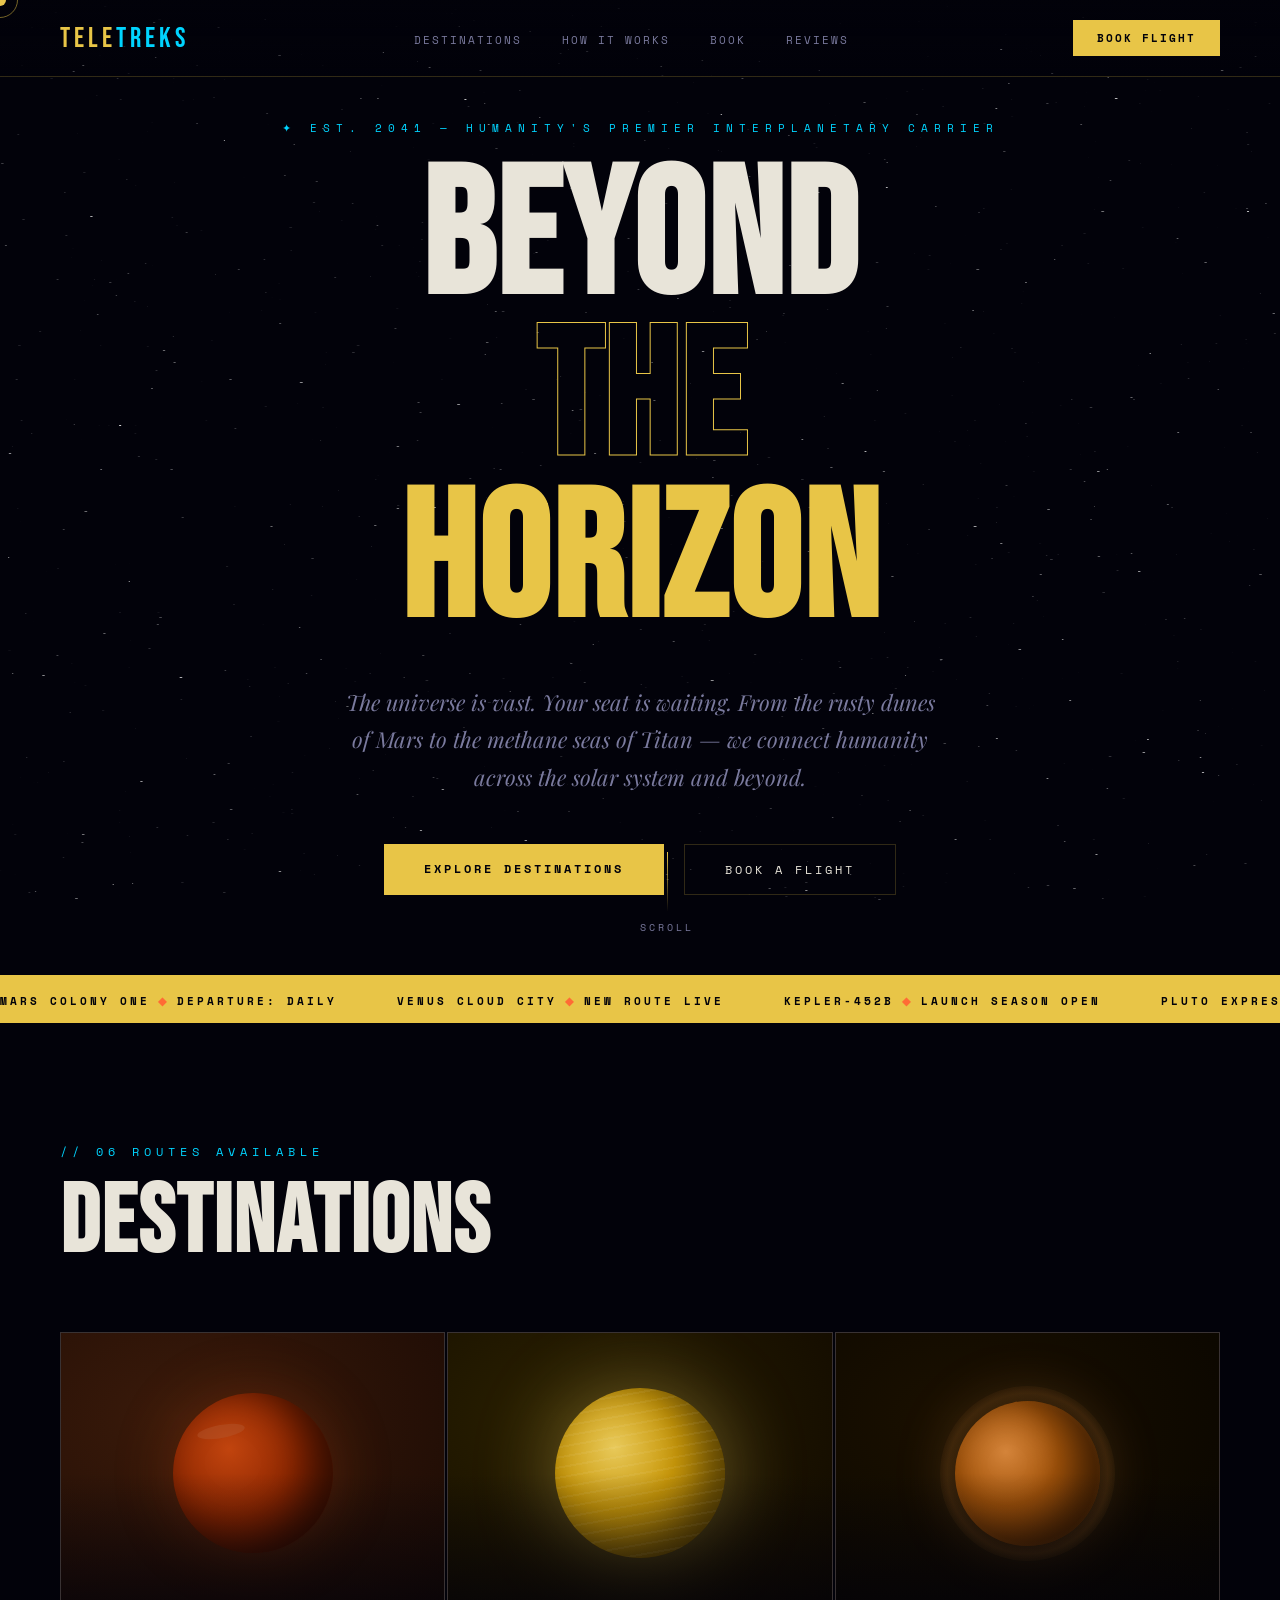
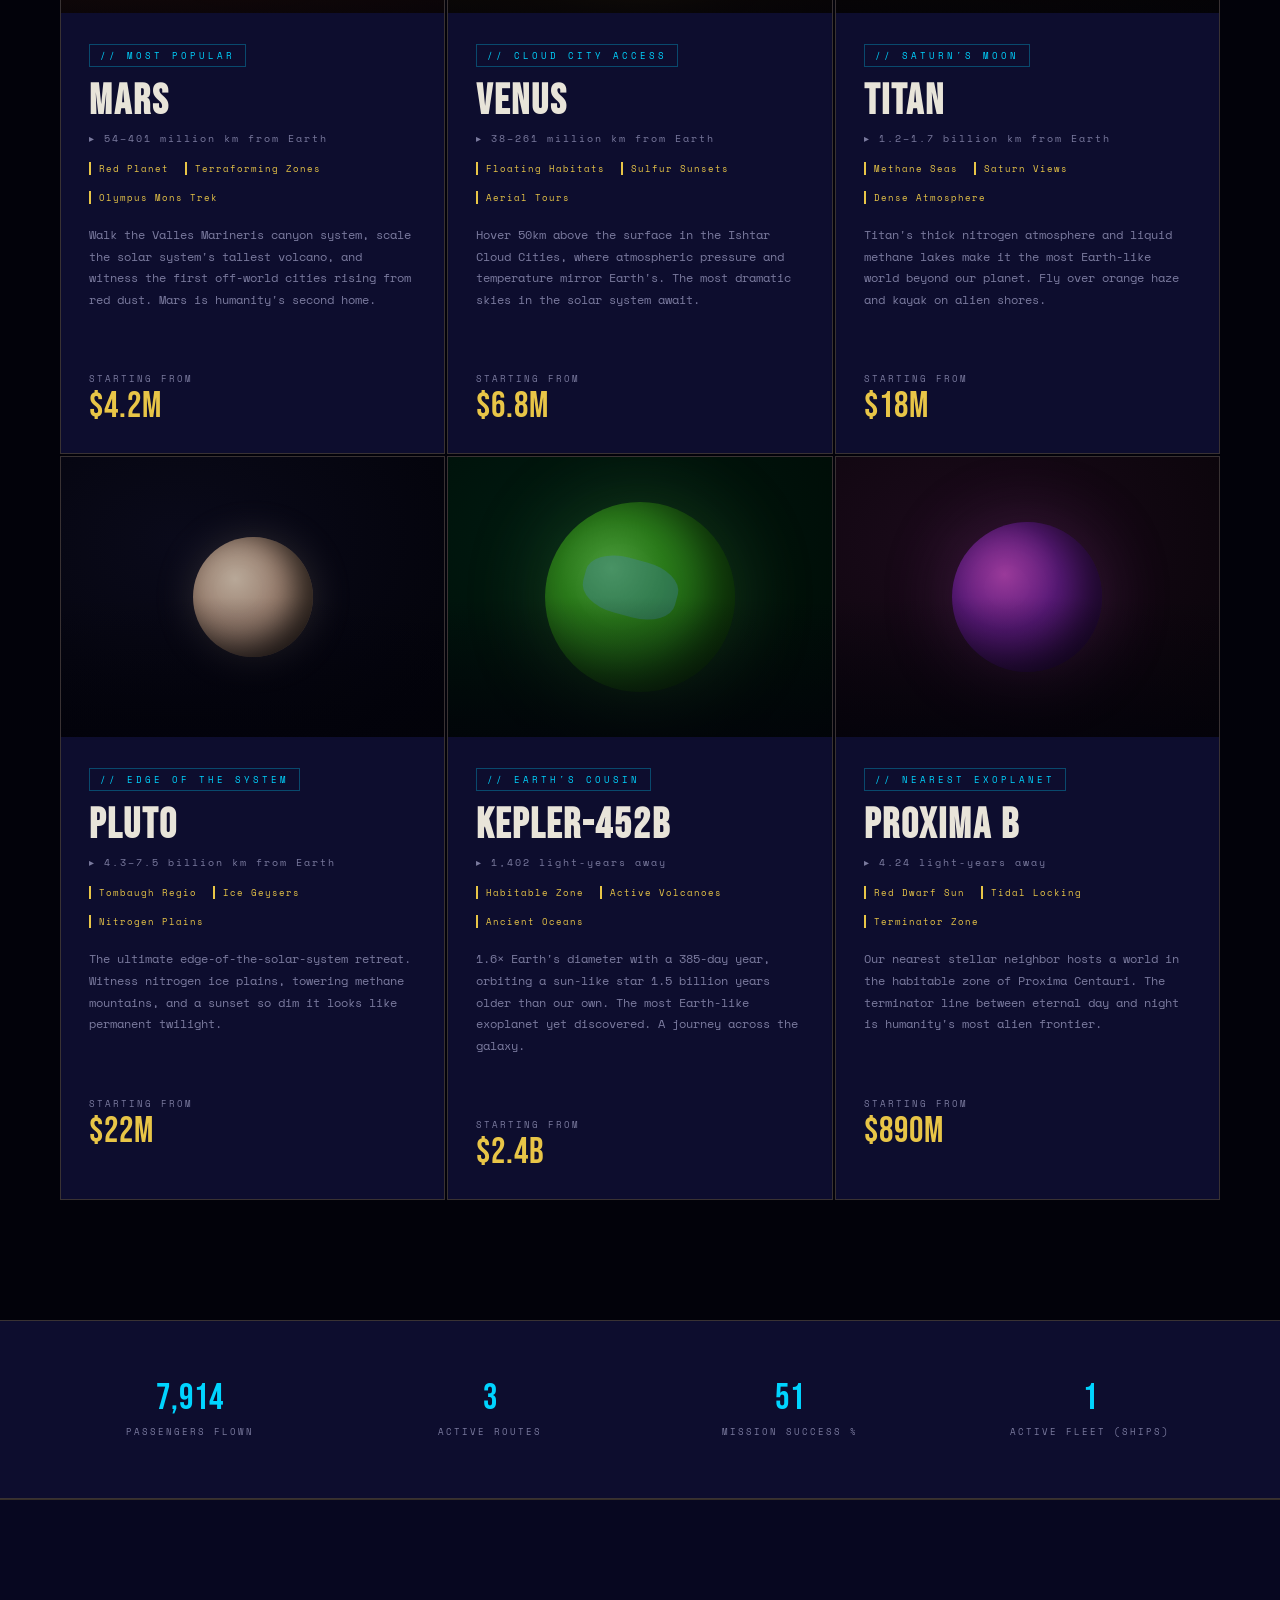
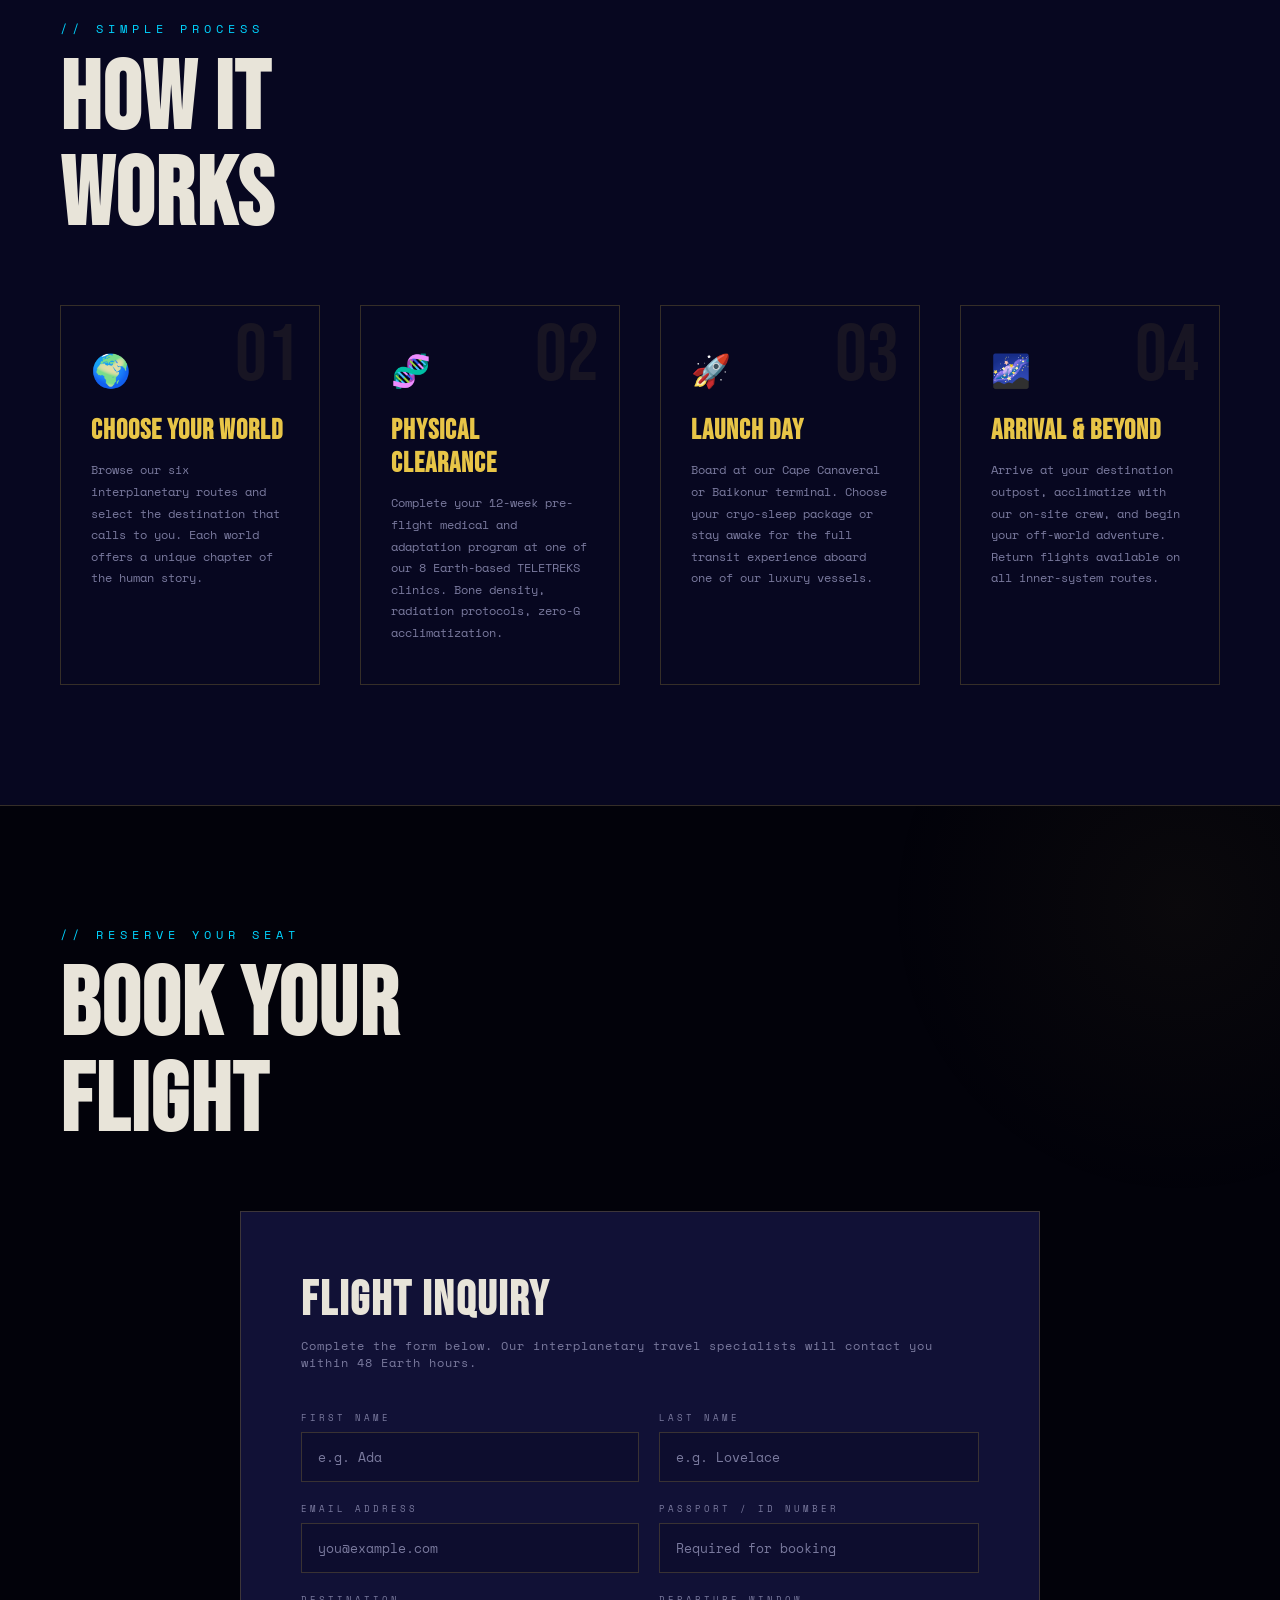
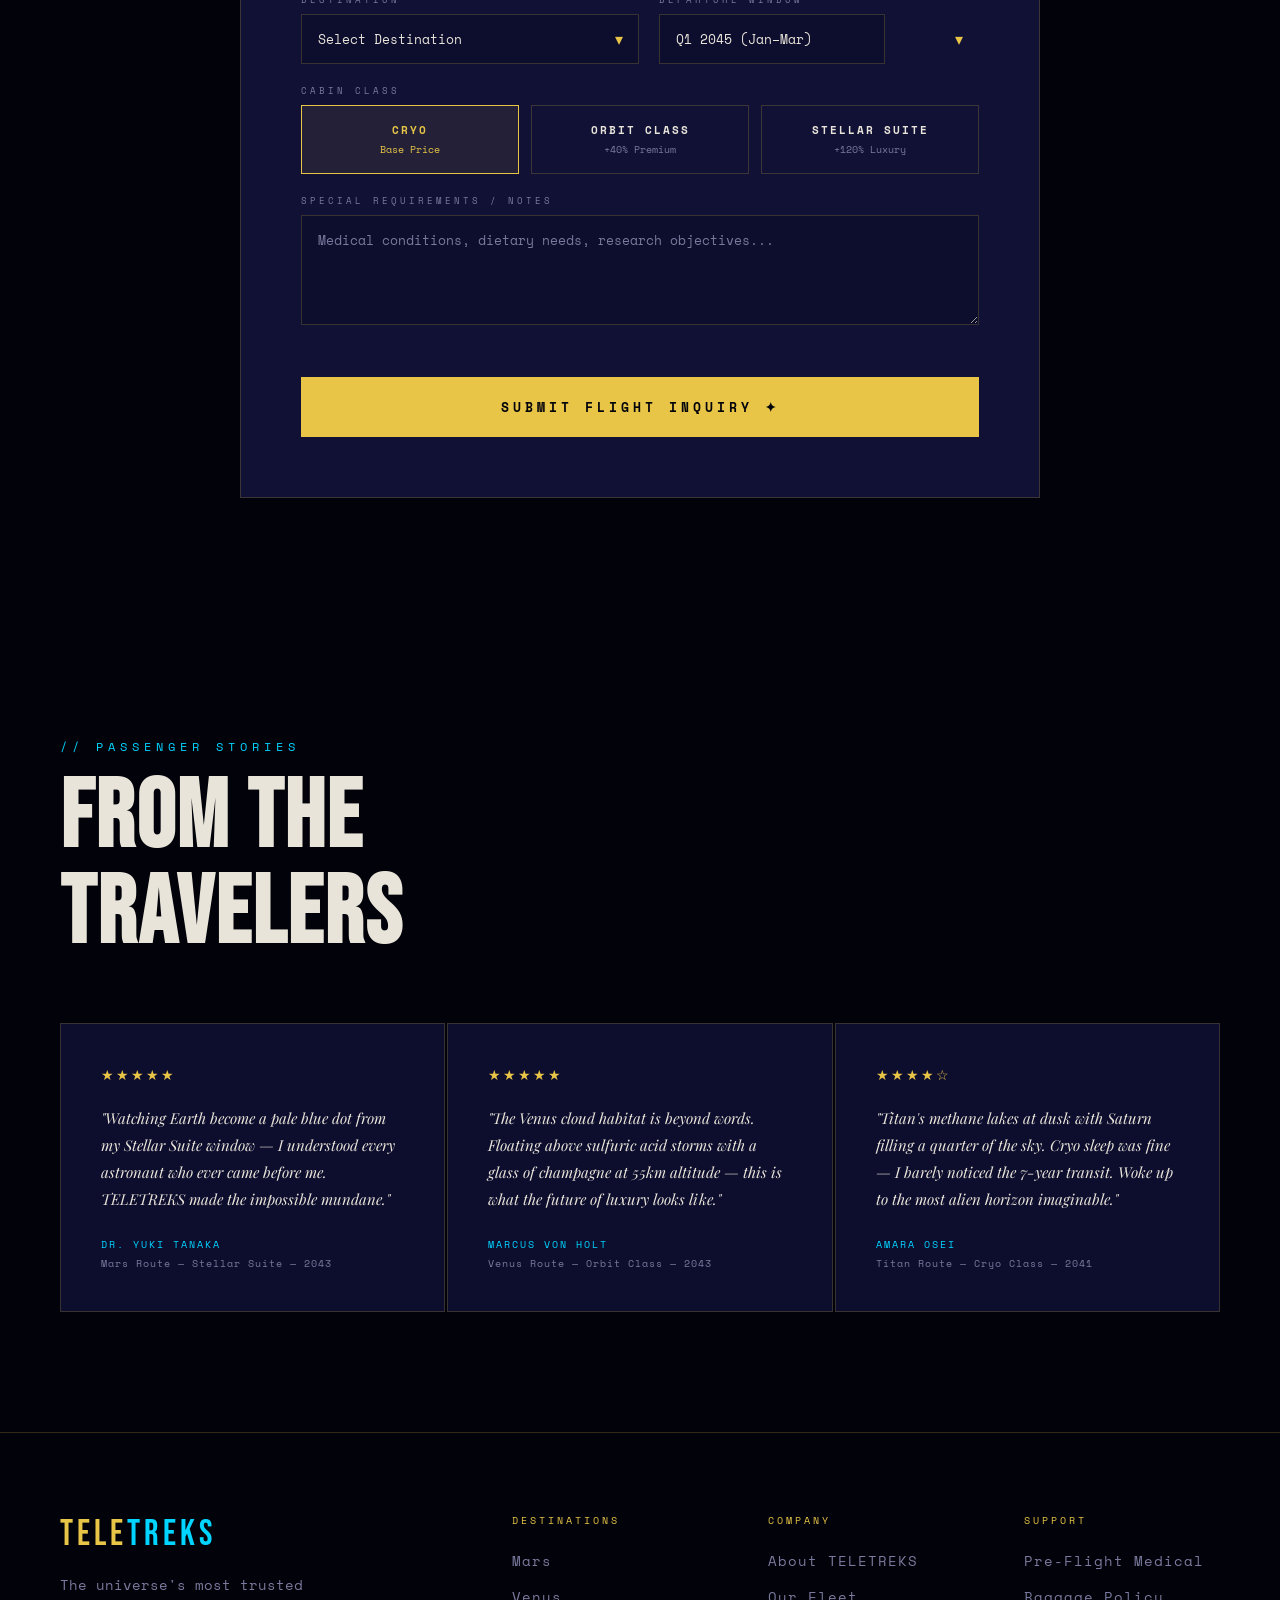
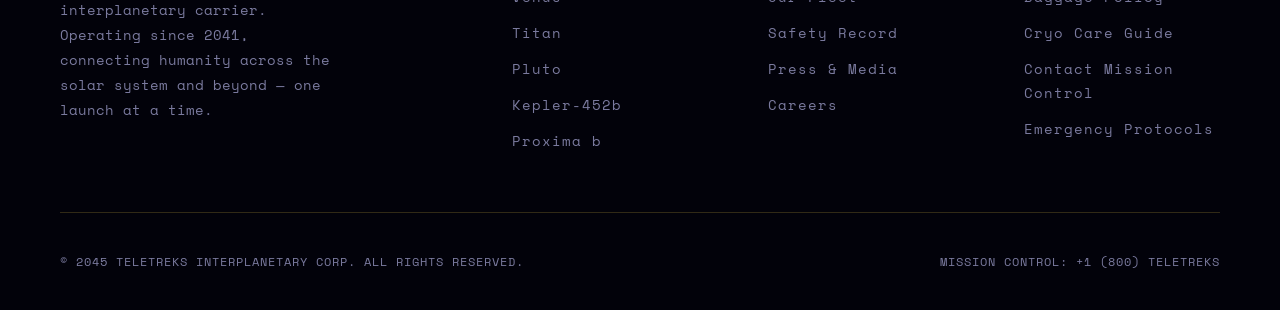
==== commit 3611240a: "Added many pages, need to compact style sheets" ====
--- a/docs/index.html
+++ b/docs/index.html
@@ -482,6 +482,7 @@
     opacity: 0;
     transition: all 0.3s cubic-bezier(0.23, 1, 0.32, 1);
     white-space: nowrap;
+    width: 150px;
   }
   .dest-buy:hover { background: var(--accent2); }
 
@@ -507,6 +508,7 @@
     opacity: 0;
     transition: all 0.3s cubic-bezier(0.23, 1, 0.32, 1);
     white-space: nowrap;
+    width: 150px;
   }
   .dest-guide:hover {
     background: rgba(0,212,255,0.08);
@@ -816,6 +818,10 @@
     margin-bottom: 60px;
   }
 
+  .footer-logo-link {
+    text-decoration: none;
+    display: inline-block;
+  }
   .footer-logo {
     font-family: 'Bebas Neue', sans-serif;
     font-size: 36px;
@@ -1140,6 +1146,7 @@
     .modal { padding: 40px 24px; }
   }
 </style>
+<link rel="stylesheet" href="css/pages.css">
 </head>
 <body>
 
@@ -1150,7 +1157,7 @@
 
 <!-- NAV -->
 <nav>
-  <a href="#" class="nav-logo">TELE<span>TREKS</span></a>
+  <a href="index.html" class="nav-logo">TELE<span>TREKS</span></a>
   <ul class="nav-links">
     <li><a href="#destinations">Destinations</a></li>
     <li><a href="#how">How It Works</a></li>
@@ -1550,7 +1557,7 @@
 <footer>
   <div class="footer-top">
     <div>
-      <div class="footer-logo">TELE<span>TREKS</span></div>
+      <a href="index.html" class="footer-logo-link"><div class="footer-logo">TELE<span>TREKS</span></div></a>
       <p class="footer-desc">The universe's most trusted interplanetary carrier. Operating since 2041, connecting humanity across the solar system and beyond — one launch at a time.</p>
     </div>
     <div>
@@ -1567,21 +1574,21 @@
     <div>
       <p class="footer-col-title">Company</p>
       <ul class="footer-links">
-        <li><a href="#">About TELETREKS</a></li>
-        <li><a href="#">Our Fleet</a></li>
-        <li><a href="#">Safety Record</a></li>
-        <li><a href="#">Press & Media</a></li>
-        <li><a href="#">Careers</a></li>
+        <li><a href="about.html">About TELETREKS</a></li>
+        <li><a href="fleet.html">Our Fleet</a></li>
+        <li><a href="safety.html">Safety Record</a></li>
+        <li><a href="press.html">Press &amp; Media</a></li>
+        <li><a href="careers.html">Careers</a></li>
       </ul>
     </div>
     <div>
       <p class="footer-col-title">Support</p>
       <ul class="footer-links">
-        <li><a href="#">Pre-Flight Medical</a></li>
-        <li><a href="#">Baggage Policy</a></li>
-        <li><a href="#">Cryo Care Guide</a></li>
-        <li><a href="#">Contact Mission Control</a></li>
-        <li><a href="#">Emergency Protocols</a></li>
+        <li><a href="preflight-medical.html">Pre-Flight Medical</a></li>
+        <li><a href="baggage.html">Baggage Policy</a></li>
+        <li><a href="cryo-care.html">Cryo Care Guide</a></li>
+        <li><a href="contact.html">Contact Mission Control</a></li>
+        <li><a href="emergency.html">Emergency Protocols</a></li>
       </ul>
     </div>
   </div>
--- a/docs/css/pages.css
+++ b/docs/css/pages.css
@@ -0,0 +1,358 @@
+:root {
+  --void: #02020a;
+  --deep: #070720;
+  --surface: #0d0d2e;
+  --panel: #111136;
+  --accent: #e8c547;
+  --accent2: #ff6b35;
+  --accent3: #00d4ff;
+  --text: #e8e4d9;
+  --muted: #7a7a9e;
+  --border: rgba(232,197,71,0.2);
+}
+
+* { margin: 0; padding: 0; box-sizing: border-box; }
+
+html { scroll-behavior: smooth; }
+
+body {
+  background: var(--void);
+  color: var(--text);
+  font-family: 'Space Mono', monospace;
+  overflow-x: hidden;
+  cursor: none;
+}
+
+.cursor {
+  position: fixed;
+  width: 12px; height: 12px;
+  background: var(--accent);
+  border-radius: 50%;
+  pointer-events: none;
+  z-index: 9999;
+  transform: translate(-50%, -50%);
+  transition: transform 0.1s, width 0.2s, height 0.2s, background 0.2s;
+  mix-blend-mode: screen;
+}
+.cursor-ring {
+  position: fixed;
+  width: 36px; height: 36px;
+  border: 1px solid var(--accent);
+  border-radius: 50%;
+  pointer-events: none;
+  z-index: 9998;
+  transform: translate(-50%, -50%);
+  transition: transform 0.15s ease-out, width 0.2s, height 0.2s, opacity 0.2s;
+  opacity: 0.5;
+}
+
+.stars-canvas {
+  position: fixed;
+  top: 0; left: 0;
+  width: 100%; height: 100%;
+  pointer-events: none;
+  z-index: 0;
+}
+
+nav {
+  position: fixed;
+  top: 0; left: 0; right: 0;
+  z-index: 100;
+  display: flex;
+  align-items: center;
+  justify-content: space-between;
+  padding: 20px 60px;
+  background: linear-gradient(to bottom, rgba(2,2,10,0.95), transparent);
+  border-bottom: 1px solid var(--border);
+}
+
+.nav-logo {
+  font-family: 'Bebas Neue', sans-serif;
+  font-size: 28px;
+  letter-spacing: 4px;
+  color: var(--accent);
+  text-decoration: none;
+}
+.nav-logo span { color: var(--accent3); }
+
+.nav-links {
+  display: flex;
+  gap: 40px;
+  list-style: none;
+}
+.nav-links a {
+  color: var(--muted);
+  text-decoration: none;
+  font-size: 11px;
+  letter-spacing: 2px;
+  text-transform: uppercase;
+  transition: color 0.3s;
+}
+.nav-links a:hover { color: var(--accent); }
+
+.nav-cta {
+  background: var(--accent);
+  color: var(--void);
+  padding: 10px 24px;
+  font-family: 'Space Mono', monospace;
+  font-size: 11px;
+  letter-spacing: 2px;
+  text-transform: uppercase;
+  border: none;
+  cursor: none;
+  transition: background 0.2s, transform 0.2s;
+  font-weight: 700;
+}
+.nav-cta:hover { background: var(--accent2); transform: translateY(-1px); }
+
+.sub-main {
+  position: relative;
+  z-index: 1;
+  padding: 120px 60px 100px;
+  max-width: 900px;
+  margin: 0 auto;
+}
+
+.sub-hero {
+  margin-bottom: 48px;
+}
+
+.section-label {
+  font-size: 12px;
+  letter-spacing: 5px;
+  color: var(--accent3);
+  text-transform: uppercase;
+  margin-bottom: 16px;
+}
+
+.sub-title {
+  font-family: 'Bebas Neue', sans-serif;
+  font-size: clamp(40px, 8vw, 72px);
+  line-height: 1;
+  letter-spacing: 2px;
+  color: var(--accent);
+  margin-bottom: 20px;
+}
+
+.sub-lead {
+  font-family: 'Playfair Display', serif;
+  font-style: italic;
+  font-size: clamp(15px, 2vw, 18px);
+  color: var(--text);
+  line-height: 1.75;
+  max-width: 640px;
+}
+
+.prose {
+  font-size: 13px;
+  color: var(--muted);
+  line-height: 1.85;
+}
+
+.prose p { margin-bottom: 1.25em; }
+.prose h2 {
+  font-family: 'Bebas Neue', sans-serif;
+  font-size: 28px;
+  letter-spacing: 2px;
+  color: var(--text);
+  margin: 2em 0 0.75em;
+}
+.prose h2:first-of-type { margin-top: 0; }
+.prose h3 {
+  font-size: 11px;
+  letter-spacing: 3px;
+  text-transform: uppercase;
+  color: var(--accent3);
+  margin: 1.75em 0 0.75em;
+}
+.prose ul, .prose ol {
+  margin: 0 0 1.25em 1.2em;
+}
+.prose li { margin-bottom: 0.5em; }
+.prose strong { color: var(--text); font-weight: 700; }
+.prose a {
+  color: var(--accent);
+  text-decoration: none;
+  border-bottom: 1px solid rgba(232,197,71,0.35);
+  transition: color 0.2s, border-color 0.2s;
+}
+.prose a:hover { color: var(--accent2); border-color: var(--accent2); }
+
+.callout {
+  background: var(--surface);
+  border: 1px solid var(--border);
+  padding: 24px 28px;
+  margin: 2em 0;
+  font-size: 12px;
+  color: var(--muted);
+  line-height: 1.8;
+}
+.callout-label {
+  font-size: 10px;
+  letter-spacing: 3px;
+  text-transform: uppercase;
+  color: var(--accent);
+  margin-bottom: 12px;
+}
+
+.stat-grid {
+  display: grid;
+  grid-template-columns: repeat(auto-fit, minmax(140px, 1fr));
+  gap: 20px;
+  margin: 2em 0;
+}
+.stat-box {
+  background: var(--panel);
+  border: 1px solid var(--border);
+  padding: 20px;
+  text-align: center;
+}
+.stat-num {
+  font-family: 'Bebas Neue', sans-serif;
+  font-size: 36px;
+  color: var(--accent3);
+  letter-spacing: 1px;
+}
+.stat-label {
+  font-size: 9px;
+  letter-spacing: 2px;
+  text-transform: uppercase;
+  color: var(--muted);
+  margin-top: 8px;
+}
+
+.card-grid {
+  display: grid;
+  grid-template-columns: repeat(auto-fill, minmax(260px, 1fr));
+  gap: 20px;
+  margin: 2em 0;
+}
+.info-card {
+  border: 1px solid var(--border);
+  padding: 24px;
+  background: rgba(17,17,54,0.6);
+  transition: border-color 0.3s;
+}
+.info-card:hover { border-color: rgba(232,197,71,0.45); }
+.info-card h3 {
+  font-family: 'Bebas Neue', sans-serif;
+  font-size: 22px;
+  letter-spacing: 1px;
+  color: var(--accent);
+  margin-bottom: 10px;
+}
+.info-card p {
+  font-size: 12px;
+  color: var(--muted);
+  line-height: 1.75;
+}
+
+.contact-block {
+  margin-top: 2em;
+  padding-top: 2em;
+  border-top: 1px solid var(--border);
+}
+.contact-row {
+  display: flex;
+  flex-wrap: wrap;
+  gap: 12px 32px;
+  margin-bottom: 12px;
+  font-size: 14px;
+}
+.contact-row dt {
+  color: var(--accent3);
+  letter-spacing: 2px;
+  text-transform: uppercase;
+  font-size: 12px;
+  min-width: 120px;
+}
+.contact-row dd { color: var(--muted); }
+
+footer {
+  position: relative;
+  z-index: 1;
+  background: var(--void);
+  border-top: 1px solid var(--border);
+  padding: 80px 60px 40px;
+}
+
+.footer-logo-link {
+  text-decoration: none;
+  display: inline-block;
+}
+.footer-logo {
+  font-family: 'Bebas Neue', sans-serif;
+  font-size: 36px;
+  letter-spacing: 4px;
+  color: var(--accent);
+  margin-bottom: 16px;
+}
+.footer-logo span { color: var(--accent3); }
+
+.footer-desc {
+  font-size: 14px;
+  color: var(--muted);
+  line-height: 1.8;
+  max-width: 280px;
+}
+
+.footer-top {
+  display: grid;
+  grid-template-columns: 2fr 1fr 1fr 1fr;
+  gap: 60px;
+  margin-bottom: 60px;
+}
+
+.footer-col-title {
+  font-size: 10px;
+  letter-spacing: 3px;
+  text-transform: uppercase;
+  color: var(--accent);
+  margin-bottom: 20px;
+}
+
+.footer-links {
+  list-style: none;
+  display: flex;
+  flex-direction: column;
+  gap: 12px;
+}
+.footer-links a {
+  font-size: 14px;
+  color: var(--muted);
+  text-decoration: none;
+  transition: color 0.2s;
+  letter-spacing: 1px;
+}
+.footer-links a:hover { color: var(--text); }
+
+.footer-bottom {
+  display: flex;
+  align-items: center;
+  justify-content: space-between;
+  padding-top: 40px;
+  border-top: 1px solid var(--border);
+  font-size: 12px;
+  color: var(--muted);
+  letter-spacing: 1px;
+  flex-wrap: wrap;
+  gap: 16px;
+}
+
+@media (max-width: 1024px) {
+  .footer-top {
+    grid-template-columns: 1fr 1fr;
+  }
+}
+
+@media (max-width: 768px) {
+  nav { padding: 16px 24px; }
+  .nav-links { display: none; }
+  .sub-main { padding: 100px 24px 80px; }
+  .footer-top { grid-template-columns: 1fr 1fr; gap: 40px; }
+}
+
+@media (max-width: 520px) {
+  .footer-top { grid-template-columns: 1fr; }
+  .footer-bottom { flex-direction: column; align-items: flex-start; }
+}
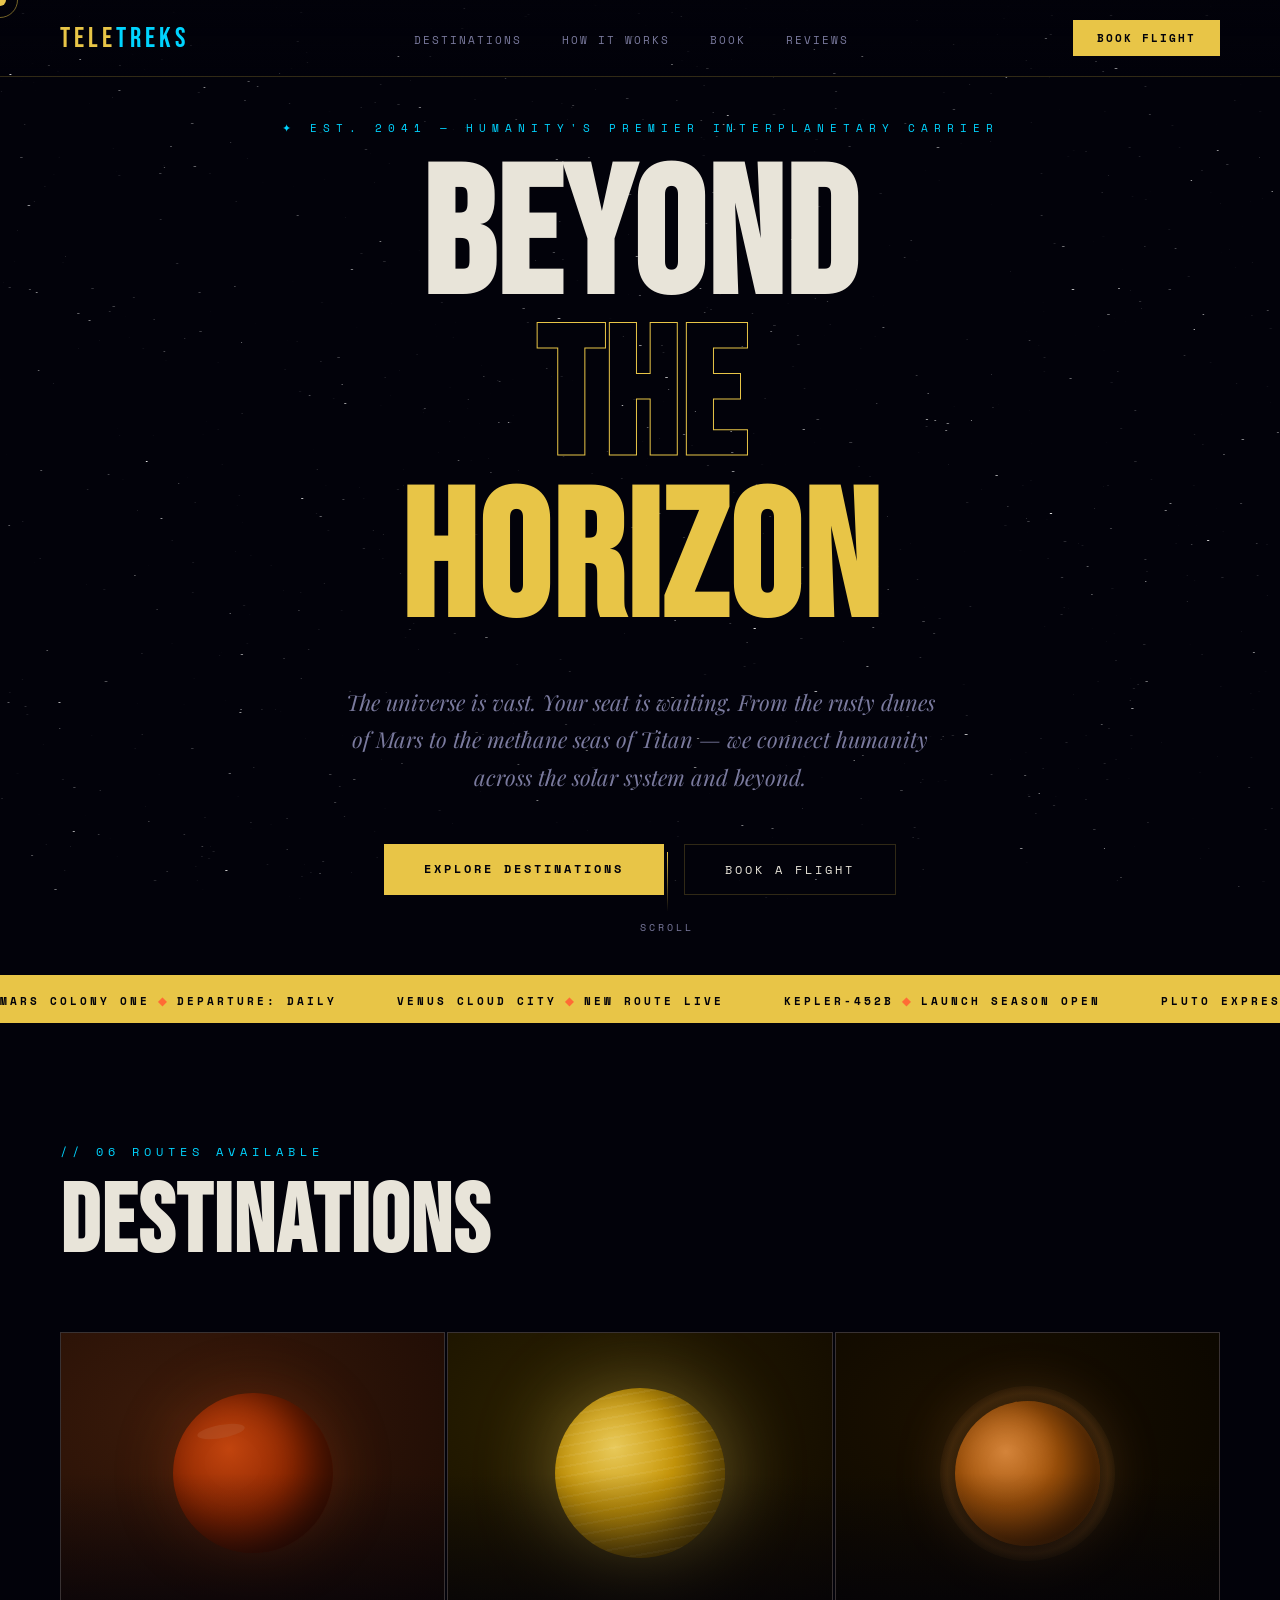
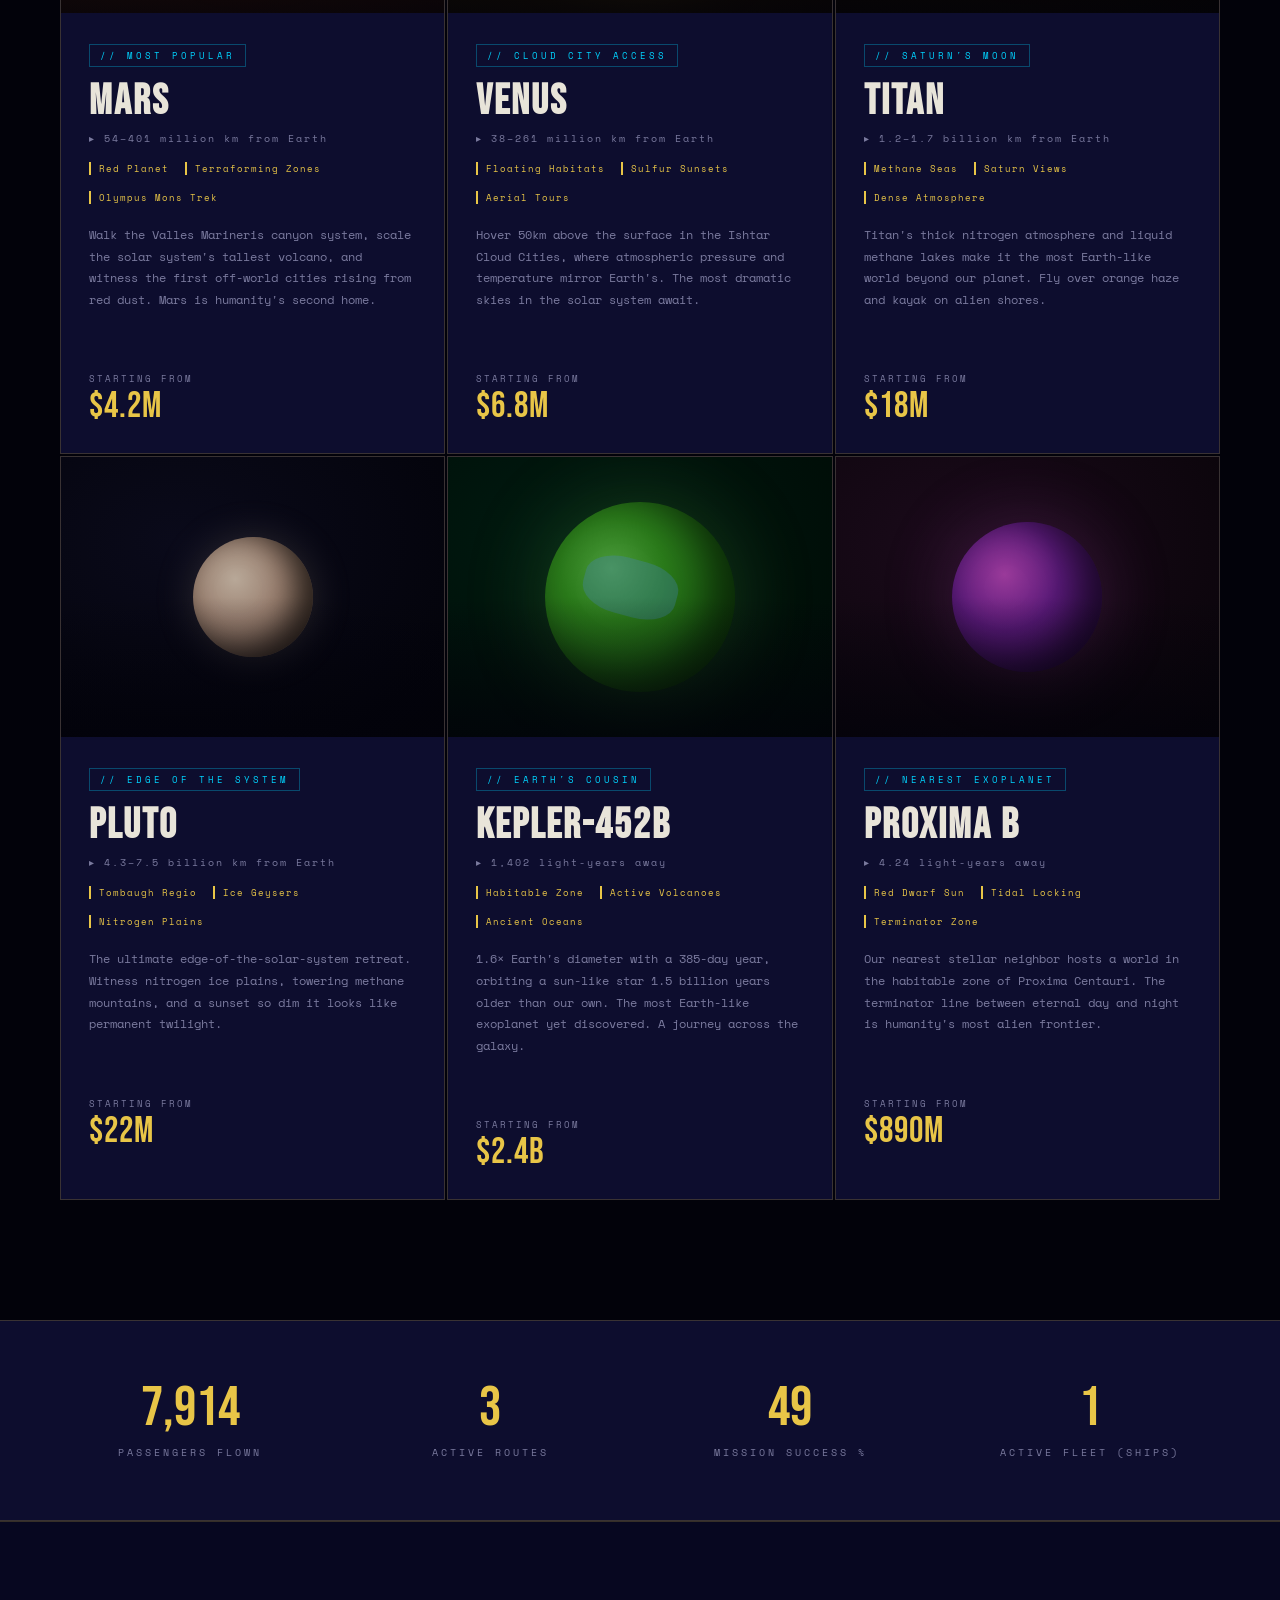
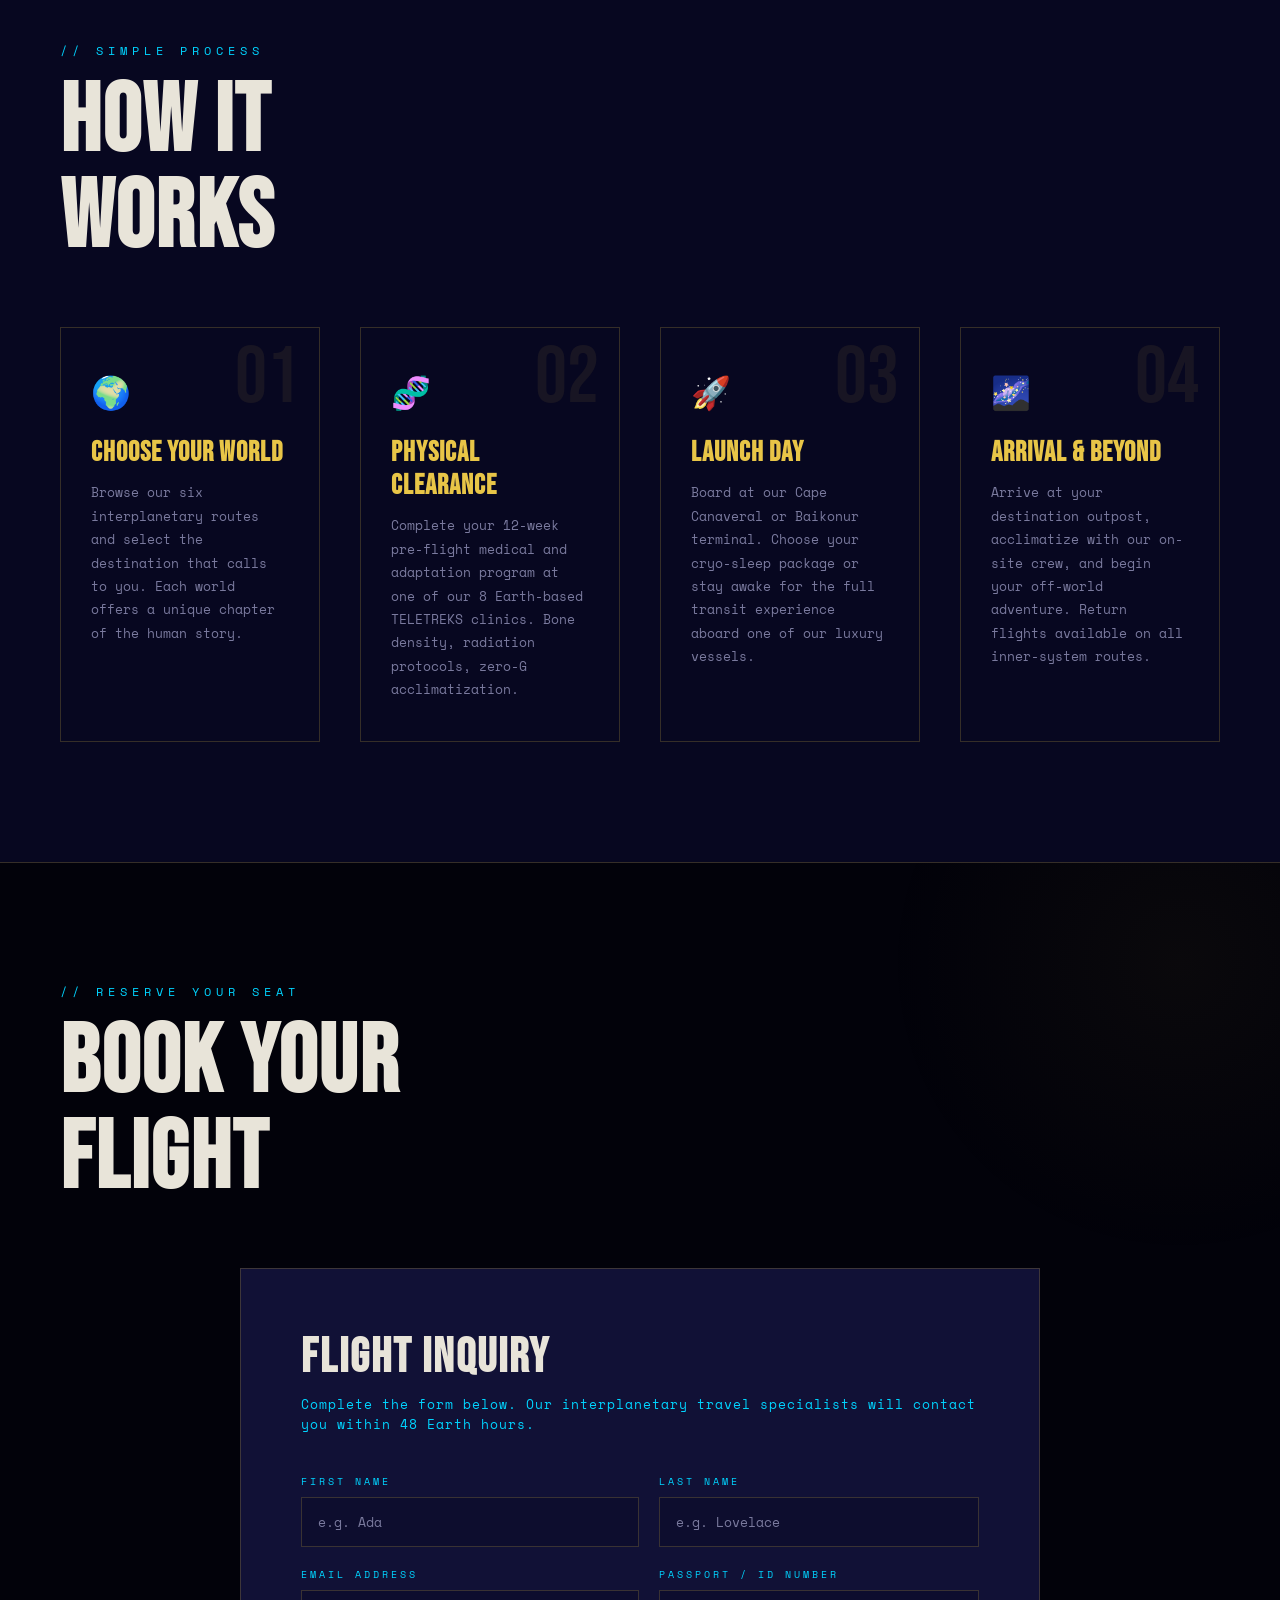
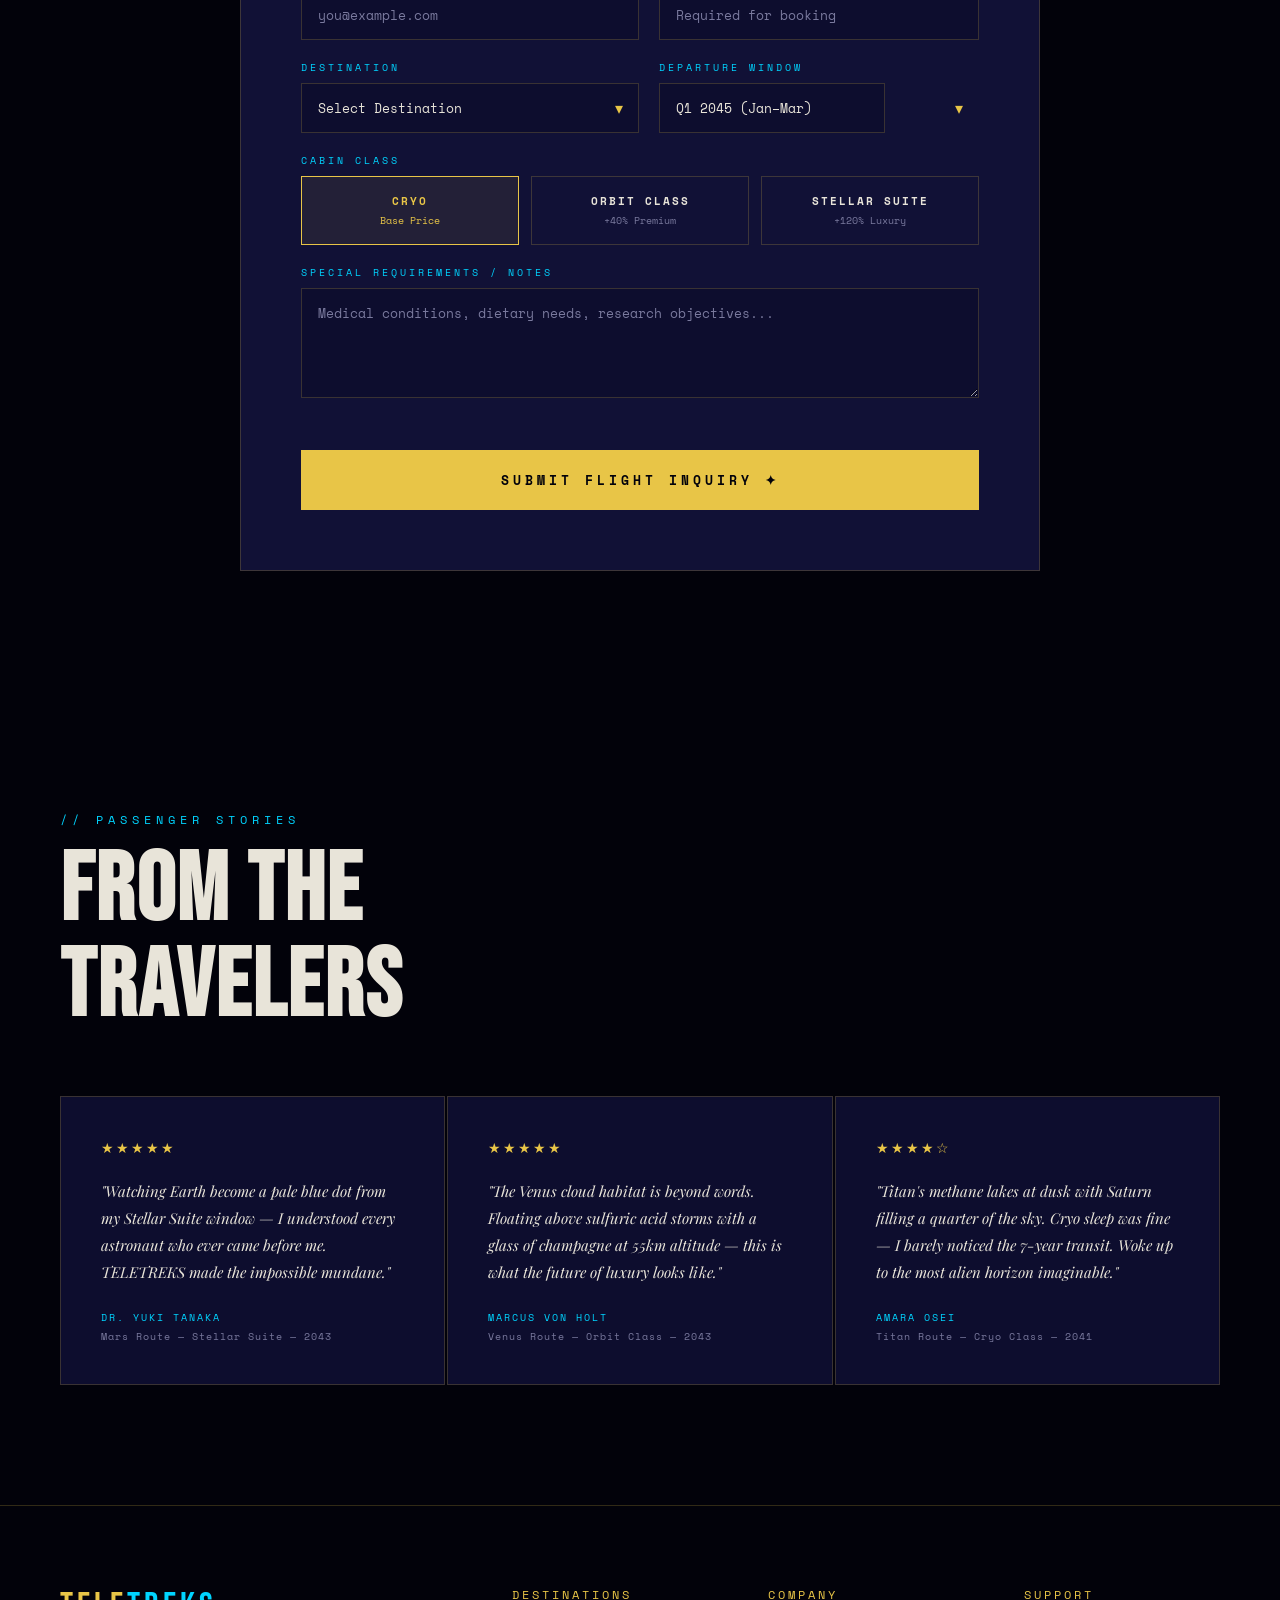
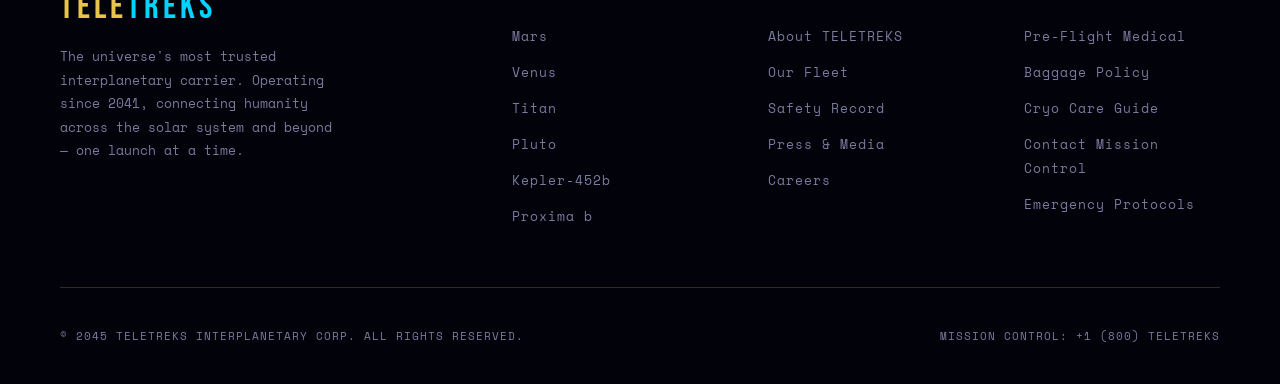
==== commit 25a0754f: "Combined and tweaked styles sheets into pages.css" ====
--- a/docs/index.html
+++ b/docs/index.html
@@ -6,1146 +6,6 @@
 <title>TELETREKS — Interplanetary Travel</title>
 <link rel="preconnect" href="https://fonts.googleapis.com">
 <link href="https://fonts.googleapis.com/css2?family=Bebas+Neue&family=Space+Mono:ital,wght@0,400;0,700;1,400&family=Playfair+Display:ital,wght@0,400;1,600&display=swap" rel="stylesheet">
-<style>
-  :root {
-    --void: #02020a;
-    --deep: #070720;
-    --surface: #0d0d2e;
-    --panel: #111136;
-    --accent: #e8c547;
-    --accent2: #ff6b35;
-    --accent3: #00d4ff;
-    --text: #e8e4d9;
-    --muted: #7a7a9e;
-    --border: rgba(232,197,71,0.2);
-  }
-
-  * { margin: 0; padding: 0; box-sizing: border-box; }
-
-  html { scroll-behavior: smooth; }
-
-  body {
-    background: var(--void);
-    color: var(--text);
-    font-family: 'Space Mono', monospace;
-    overflow-x: hidden;
-    cursor: none;
-  }
-
-  /* Custom cursor */
-  .cursor {
-    position: fixed;
-    width: 12px; height: 12px;
-    background: var(--accent);
-    border-radius: 50%;
-    pointer-events: none;
-    z-index: 9999;
-    transform: translate(-50%, -50%);
-    transition: transform 0.1s, width 0.2s, height 0.2s, background 0.2s;
-    mix-blend-mode: screen;
-  }
-  .cursor-ring {
-    position: fixed;
-    width: 36px; height: 36px;
-    border: 1px solid var(--accent);
-    border-radius: 50%;
-    pointer-events: none;
-    z-index: 9998;
-    transform: translate(-50%, -50%);
-    transition: transform 0.15s ease-out, width 0.2s, height 0.2s, opacity 0.2s;
-    opacity: 0.5;
-  }
-
-  /* Stars background */
-  .stars-canvas {
-    position: fixed;
-    top: 0; left: 0;
-    width: 100%; height: 100%;
-    pointer-events: none;
-    z-index: 0;
-  }
-
-  /* NAV */
-  nav {
-    position: fixed;
-    top: 0; left: 0; right: 0;
-    z-index: 100;
-    display: flex;
-    align-items: center;
-    justify-content: space-between;
-    padding: 20px 60px;
-    background: linear-gradient(to bottom, rgba(2,2,10,0.95), transparent);
-    border-bottom: 1px solid var(--border);
-  }
-
-  .nav-logo {
-    font-family: 'Bebas Neue', sans-serif;
-    font-size: 28px;
-    letter-spacing: 4px;
-    color: var(--accent);
-    text-decoration: none;
-  }
-  .nav-logo span { color: var(--accent3); }
-
-  .nav-links {
-    display: flex;
-    gap: 40px;
-    list-style: none;
-  }
-  .nav-links a {
-    color: var(--muted);
-    text-decoration: none;
-    font-size: 11px;
-    letter-spacing: 2px;
-    text-transform: uppercase;
-    transition: color 0.3s;
-  }
-  .nav-links a:hover { color: var(--accent); }
-
-  .nav-cta {
-    background: var(--accent);
-    color: var(--void);
-    padding: 10px 24px;
-    font-family: 'Space Mono', monospace;
-    font-size: 11px;
-    letter-spacing: 2px;
-    text-transform: uppercase;
-    border: none;
-    cursor: none;
-    transition: background 0.2s, transform 0.2s;
-    font-weight: 700;
-  }
-  .nav-cta:hover { background: var(--accent2); transform: translateY(-1px); }
-
-  /* HERO */
-  .hero {
-    position: relative;
-    min-height: 100vh;
-    display: flex;
-    flex-direction: column;
-    align-items: center;
-    justify-content: center;
-    text-align: center;
-    padding: 120px 40px 80px;
-    z-index: 1;
-    overflow: hidden;
-  }
-
-  .hero-eyebrow {
-    font-size: 11px;
-    letter-spacing: 6px;
-    color: var(--accent3);
-    text-transform: uppercase;
-    margin-bottom: 24px;
-    opacity: 0;
-    animation: fadeUp 0.8s 0.3s forwards;
-  }
-
-  .hero-title {
-    font-family: 'Bebas Neue', sans-serif;
-    font-size: clamp(72px, 14vw, 180px);
-    line-height: 0.9;
-    letter-spacing: 2px;
-    margin-bottom: 8px;
-    opacity: 0;
-    animation: fadeUp 0.8s 0.5s forwards;
-  }
-
-  .hero-title .line1 { color: var(--text); display: block; }
-  .hero-title .line2 { 
-    color: transparent;
-    -webkit-text-stroke: 1px var(--accent);
-    display: block; 
-  }
-  .hero-title .line3 { color: var(--accent); display: block; }
-
-  .hero-sub {
-    font-family: 'Playfair Display', serif;
-    font-style: italic;
-    font-size: clamp(16px, 2vw, 22px);
-    color: var(--muted);
-    max-width: 600px;
-    margin: 32px auto 48px;
-    line-height: 1.7;
-    opacity: 0;
-    animation: fadeUp 0.8s 0.7s forwards;
-  }
-
-  .hero-buttons {
-    display: flex;
-    gap: 20px;
-    justify-content: center;
-    flex-wrap: wrap;
-    opacity: 0;
-    animation: fadeUp 0.8s 0.9s forwards;
-  }
-
-  .btn-primary {
-    background: var(--accent);
-    color: var(--void);
-    padding: 16px 40px;
-    font-family: 'Space Mono', monospace;
-    font-size: 12px;
-    font-weight: 700;
-    letter-spacing: 3px;
-    text-transform: uppercase;
-    border: none;
-    cursor: none;
-    transition: all 0.2s;
-    text-decoration: none;
-  }
-  .btn-primary:hover { background: var(--accent2); transform: translateY(-2px); box-shadow: 0 8px 30px rgba(232,197,71,0.3); }
-
-  .btn-outline {
-    background: transparent;
-    color: var(--text);
-    padding: 16px 40px;
-    font-family: 'Space Mono', monospace;
-    font-size: 12px;
-    letter-spacing: 3px;
-    text-transform: uppercase;
-    border: 1px solid var(--border);
-    cursor: none;
-    transition: all 0.2s;
-    text-decoration: none;
-  }
-  .btn-outline:hover { border-color: var(--accent); color: var(--accent); transform: translateY(-2px); }
-
-  .hero-scroll {
-    position: absolute;
-    bottom: 40px;
-    left: 50%;
-    transform: translateX(-50%);
-    display: flex;
-    flex-direction: column;
-    align-items: center;
-    gap: 8px;
-    color: var(--muted);
-    font-size: 10px;
-    letter-spacing: 3px;
-    text-transform: uppercase;
-    animation: fadeUp 0.8s 1.2s forwards;
-    opacity: 0;
-  }
-
-  .scroll-line {
-    width: 1px;
-    height: 60px;
-    background: linear-gradient(to bottom, var(--accent), transparent);
-    animation: scrollPulse 2s infinite;
-  }
-
-  /* TICKER */
-  .ticker {
-    position: relative;
-    z-index: 2;
-    background: var(--accent);
-    padding: 12px 0;
-    overflow: hidden;
-    white-space: nowrap;
-  }
-  .ticker-inner {
-    display: inline-flex;
-    gap: 60px;
-    animation: ticker 30s linear infinite;
-  }
-  .ticker-item {
-    font-size: 11px;
-    font-weight: 700;
-    letter-spacing: 3px;
-    text-transform: uppercase;
-    color: var(--void);
-    flex-shrink: 0;
-  }
-  .ticker-dot { color: var(--accent2); margin: 0 8px; }
-
-  /* DESTINATIONS */
-  .section {
-    position: relative;
-    z-index: 1;
-    padding: 120px 60px;
-  }
-
-  .section-label {
-    font-size: 10px;
-    letter-spacing: 5px;
-    color: var(--accent3);
-    text-transform: uppercase;
-    margin-bottom: 16px;
-  }
-
-  .section-title {
-    font-family: 'Bebas Neue', sans-serif;
-    font-size: clamp(48px, 8vw, 96px);
-    line-height: 1;
-    letter-spacing: 2px;
-    margin-bottom: 60px;
-  }
-
-  .destinations-grid {
-    display: grid;
-    grid-template-columns: repeat(auto-fill, minmax(360px, 1fr));
-    gap: 2px;
-  }
-
-  .dest-card {
-    position: relative;
-    overflow: hidden;
-    background: var(--surface);
-    border: 1px solid var(--border);
-    cursor: none;
-    transition: transform 0.4s cubic-bezier(0.23, 1, 0.32, 1);
-    group: true;
-  }
-  .dest-card:hover { transform: translateY(-6px); z-index: 2; }
-  .dest-card:hover .dest-overlay { opacity: 1; }
-  .dest-card:hover .dest-visual { transform: scale(1.05); }
-  .dest-card:hover .dest-buy { transform: translateY(0); opacity: 1; }
-
-  .dest-visual {
-    height: 280px;
-    display: flex;
-    align-items: center;
-    justify-content: center;
-    transition: transform 0.6s cubic-bezier(0.23, 1, 0.32, 1);
-    position: relative;
-    overflow: hidden;
-  }
-
-  .planet-sphere {
-    border-radius: 50%;
-    position: relative;
-    box-shadow: inset -20px -10px 40px rgba(0,0,0,0.5);
-    animation: float 6s ease-in-out infinite;
-  }
-
-  /* Mars */
-  .mars .dest-visual { background: radial-gradient(ellipse at 30% 30%, #3a1a0a 0%, #1a0a04 100%); }
-  .mars .planet-sphere {
-    width: 160px; height: 160px;
-    background: radial-gradient(circle at 35% 35%, #c1440e, #8b2500 50%, #5a1500);
-    box-shadow: inset -20px -10px 40px rgba(0,0,0,0.6), 0 0 60px rgba(193,68,14,0.3);
-  }
-  .mars .planet-sphere::after {
-    content: '';
-    position: absolute;
-    top: 20%; left: 15%;
-    width: 30%; height: 8%;
-    background: rgba(180,90,50,0.4);
-    border-radius: 50%;
-    transform: rotate(-10deg);
-  }
-
-  /* Venus */
-  .venus .dest-visual { background: radial-gradient(ellipse at 30% 30%, #2a2000 0%, #0f0800 100%); }
-  .venus .planet-sphere {
-    width: 170px; height: 170px;
-    background: radial-gradient(circle at 35% 35%, #e8c95a, #c9980a 40%, #8a6200);
-    box-shadow: inset -20px -10px 40px rgba(0,0,0,0.5), 0 0 80px rgba(232,201,90,0.4);
-  }
-  .venus .planet-sphere::before {
-    content: '';
-    position: absolute;
-    inset: 0;
-    border-radius: 50%;
-    background: repeating-linear-gradient(170deg, transparent, transparent 8px, rgba(255,255,255,0.05) 8px, rgba(255,255,255,0.05) 10px);
-  }
-
-  /* Pluto */
-  .pluto .dest-visual { background: radial-gradient(ellipse at 30% 30%, #0a0a1a 0%, #020208 100%); }
-  .pluto .planet-sphere {
-    width: 120px; height: 120px;
-    background: radial-gradient(circle at 35% 35%, #b8a898, #9a8070 40%, #6a5040);
-    box-shadow: inset -15px -8px 30px rgba(0,0,0,0.7), 0 0 40px rgba(184,168,152,0.2);
-  }
-
-  /* Kepler-452b */
-  .kepler .dest-visual { background: radial-gradient(ellipse at 30% 30%, #001a10 0%, #000a05 100%); }
-  .kepler .planet-sphere {
-    width: 190px; height: 190px;
-    background: radial-gradient(circle at 35% 35%, #4a9a3a, #2a7a1a 30%, #1a5a10 60%, #0a3a08);
-    box-shadow: inset -20px -10px 40px rgba(0,0,0,0.5), 0 0 80px rgba(74,154,58,0.3);
-  }
-  .kepler .planet-sphere::before {
-    content: '';
-    position: absolute;
-    top: 30%; left: 20%;
-    width: 50%; height: 30%;
-    background: rgba(70,130,200,0.3);
-    border-radius: 40%;
-    transform: rotate(15deg);
-  }
-
-  /* Proxima Centauri b */
-  .proxima .dest-visual { background: radial-gradient(ellipse at 30% 30%, #1a0a1a 0%, #080408 100%); }
-  .proxima .planet-sphere {
-    width: 150px; height: 150px;
-    background: radial-gradient(circle at 35% 35%, #9a3a9a, #5a1a7a 40%, #2a0a4a);
-    box-shadow: inset -20px -10px 40px rgba(0,0,0,0.6), 0 0 70px rgba(154,58,154,0.3);
-  }
-
-  /* Titan */
-  .titan .dest-visual { background: radial-gradient(ellipse at 30% 30%, #1a1000 0%, #080500 100%); }
-  .titan .planet-sphere {
-    width: 145px; height: 145px;
-    background: radial-gradient(circle at 35% 35%, #d4843a, #a4540a 40%, #743400);
-    box-shadow: inset -20px -10px 40px rgba(0,0,0,0.6), 0 0 60px rgba(212,132,58,0.3);
-  }
-  .titan .planet-sphere::after {
-    content: '';
-    position: absolute;
-    inset: -15px;
-    border-radius: 50%;
-    background: radial-gradient(circle, transparent 55%, rgba(180,110,40,0.15) 65%, transparent 75%);
-  }
-
-  .dest-overlay {
-    position: absolute;
-    inset: 0;
-    background: linear-gradient(to top, var(--void) 0%, transparent 50%);
-    opacity: 0.7;
-    transition: opacity 0.4s;
-  }
-
-  .dest-content {
-    padding: 28px;
-    position: relative;
-  }
-
-  .dest-tag {
-    display: inline-block;
-    font-size: 9px;
-    letter-spacing: 3px;
-    text-transform: uppercase;
-    color: var(--accent3);
-    border: 1px solid rgba(0,212,255,0.3);
-    padding: 4px 10px;
-    margin-bottom: 14px;
-  }
-
-  .dest-name {
-    font-family: 'Bebas Neue', sans-serif;
-    font-size: 42px;
-    letter-spacing: 2px;
-    line-height: 1;
-    margin-bottom: 8px;
-  }
-
-  .dest-distance {
-    font-size: 10px;
-    color: var(--muted);
-    letter-spacing: 2px;
-    margin-bottom: 16px;
-  }
-
-  .dest-desc {
-    font-size: 12px;
-    color: var(--muted);
-    line-height: 1.8;
-    margin-bottom: 24px;
-  }
-
-  .dest-price-row {
-    display: flex;
-    align-items: flex-end;
-    justify-content: space-between;
-    gap: 16px;
-  }
-
-  .dest-price-label {
-    font-size: 9px;
-    letter-spacing: 2px;
-    color: var(--muted);
-    text-transform: uppercase;
-    margin-bottom: 4px;
-  }
-
-  .dest-price {
-    font-family: 'Bebas Neue', sans-serif;
-    font-size: 36px;
-    color: var(--accent);
-    letter-spacing: 1px;
-    line-height: 1;
-  }
-
-  .dest-buy {
-    background: var(--accent);
-    color: var(--void);
-    padding: 14px 24px;
-    font-size: 11px;
-    font-weight: 700;
-    letter-spacing: 2px;
-    text-transform: uppercase;
-    border: none;
-    cursor: none;
-    transform: translateY(4px);
-    opacity: 0;
-    transition: all 0.3s cubic-bezier(0.23, 1, 0.32, 1);
-    white-space: nowrap;
-    width: 150px;
-  }
-  .dest-buy:hover { background: var(--accent2); }
-
-  .dest-actions {
-    display: flex;
-    flex-direction: column;
-    align-items: flex-end;
-    gap: 10px;
-  }
-
-  .dest-guide {
-    background: transparent;
-    color: var(--accent3);
-    border: 1px solid rgba(0,212,255,0.45);
-    padding: 12px 22px;
-    font-family: 'Space Mono', monospace;
-    font-size: 10px;
-    font-weight: 700;
-    letter-spacing: 2px;
-    text-transform: uppercase;
-    cursor: none;
-    transform: translateY(4px);
-    opacity: 0;
-    transition: all 0.3s cubic-bezier(0.23, 1, 0.32, 1);
-    white-space: nowrap;
-    width: 150px;
-  }
-  .dest-guide:hover {
-    background: rgba(0,212,255,0.08);
-    border-color: var(--accent3);
-    color: var(--text);
-  }
-  .dest-card:hover .dest-guide { transform: translateY(0); opacity: 1; }
-
-  .dest-features {
-    display: flex;
-    gap: 16px;
-    flex-wrap: wrap;
-    margin-bottom: 20px;
-  }
-  .dest-feat {
-    font-size: 9px;
-    letter-spacing: 1px;
-    color: var(--accent);
-    border-left: 2px solid var(--accent);
-    padding-left: 8px;
-  }
-
-  /* HOW IT WORKS */
-  .how-section {
-    background: var(--deep);
-    border-top: 1px solid var(--border);
-    border-bottom: 1px solid var(--border);
-  }
-
-  .steps-grid {
-    display: grid;
-    grid-template-columns: repeat(auto-fit, minmax(220px, 1fr));
-    gap: 40px;
-    margin-top: 60px;
-  }
-
-  .step {
-    position: relative;
-    padding: 40px 30px;
-    border: 1px solid var(--border);
-    transition: border-color 0.3s, transform 0.3s;
-  }
-  .step:hover { border-color: var(--accent); transform: translateY(-4px); }
-
-  .step-num {
-    font-family: 'Bebas Neue', sans-serif;
-    font-size: 80px;
-    color: rgba(232,197,71,0.08);
-    line-height: 1;
-    position: absolute;
-    top: 10px; right: 20px;
-  }
-
-  .step-icon {
-    font-size: 32px;
-    margin-bottom: 20px;
-  }
-
-  .step-title {
-    font-family: 'Bebas Neue', sans-serif;
-    font-size: 28px;
-    letter-spacing: 1px;
-    margin-bottom: 12px;
-    color: var(--accent);
-  }
-
-  .step-desc {
-    font-size: 12px;
-    color: var(--muted);
-    line-height: 1.8;
-  }
-
-  /* BOOKING FORM */
-  .booking-section {
-    position: relative;
-    overflow: hidden;
-  }
-
-  .booking-section::before {
-    content: '';
-    position: absolute;
-    top: -200px; right: -200px;
-    width: 600px; height: 600px;
-    background: radial-gradient(circle, rgba(232,197,71,0.04) 0%, transparent 70%);
-    pointer-events: none;
-  }
-
-  .booking-form {
-    background: var(--panel);
-    border: 1px solid var(--border);
-    padding: 60px;
-    max-width: 800px;
-    margin: 60px auto 0;
-  }
-
-  .form-title {
-    font-family: 'Bebas Neue', sans-serif;
-    font-size: 48px;
-    letter-spacing: 2px;
-    margin-bottom: 8px;
-  }
-
-  .form-sub {
-    font-size: 12px;
-    color: var(--muted);
-    margin-bottom: 40px;
-    letter-spacing: 1px;
-  }
-
-  .form-grid {
-    display: grid;
-    grid-template-columns: 1fr 1fr;
-    gap: 20px;
-    margin-bottom: 20px;
-  }
-
-  .form-group {
-    display: flex;
-    flex-direction: column;
-    gap: 8px;
-  }
-
-  .form-group.full { grid-column: 1 / -1; }
-
-  .form-label {
-    font-size: 9px;
-    letter-spacing: 3px;
-    text-transform: uppercase;
-    color: var(--muted);
-  }
-
-  .form-input, .form-select {
-    background: var(--surface);
-    border: 1px solid var(--border);
-    color: var(--text);
-    padding: 14px 16px;
-    font-family: 'Space Mono', monospace;
-    font-size: 13px;
-    outline: none;
-    transition: border-color 0.2s;
-    cursor: none;
-    appearance: none;
-    -webkit-appearance: none;
-  }
-  .form-input:focus, .form-select:focus { border-color: var(--accent); }
-  .form-input::placeholder { color: var(--muted); }
-
-  .form-select-wrap {
-    position: relative;
-  }
-  .form-select-wrap::after {
-    content: '▾';
-    position: absolute;
-    right: 16px;
-    top: 50%;
-    transform: translateY(-50%);
-    color: var(--accent);
-    pointer-events: none;
-  }
-
-  .cabin-options {
-    display: grid;
-    grid-template-columns: repeat(3, 1fr);
-    gap: 12px;
-  }
-
-  .cabin-opt {
-    position: relative;
-  }
-  .cabin-opt input[type="radio"] {
-    position: absolute;
-    opacity: 0;
-    pointer-events: none;
-  }
-  .cabin-label {
-    display: block;
-    padding: 16px;
-    border: 1px solid var(--border);
-    text-align: center;
-    cursor: none;
-    transition: all 0.2s;
-  }
-  .cabin-opt input:checked + .cabin-label {
-    border-color: var(--accent);
-    background: rgba(232,197,71,0.08);
-    color: var(--accent);
-  }
-  .cabin-label:hover { border-color: var(--muted); }
-  .cabin-name {
-    font-size: 11px;
-    font-weight: 700;
-    letter-spacing: 2px;
-    text-transform: uppercase;
-  }
-  .cabin-price {
-    font-size: 10px;
-    color: var(--muted);
-    margin-top: 4px;
-  }
-  .cabin-opt input:checked + .cabin-label .cabin-price { color: var(--accent); }
-
-  .form-btn {
-    width: 100%;
-    background: var(--accent);
-    color: var(--void);
-    padding: 20px;
-    font-family: 'Space Mono', monospace;
-    font-size: 13px;
-    font-weight: 700;
-    letter-spacing: 4px;
-    text-transform: uppercase;
-    border: none;
-    cursor: none;
-    margin-top: 32px;
-    transition: all 0.2s;
-  }
-  .form-btn:hover { background: var(--accent2); transform: translateY(-2px); box-shadow: 0 8px 40px rgba(232,197,71,0.25); }
-
-  /* STATS BAR */
-  .stats-bar {
-    background: var(--surface);
-    border-top: 1px solid var(--border);
-    border-bottom: 1px solid var(--border);
-    padding: 60px;
-    display: grid;
-    grid-template-columns: repeat(4, 1fr);
-    gap: 40px;
-    text-align: center;
-  }
-
-  .stat-num {
-    font-family: 'Bebas Neue', sans-serif;
-    font-size: 56px;
-    color: var(--accent);
-    line-height: 1;
-  }
-  .stat-label {
-    font-size: 10px;
-    letter-spacing: 3px;
-    color: var(--muted);
-    text-transform: uppercase;
-    margin-top: 8px;
-  }
-
-  /* TESTIMONIALS */
-  .testimonials {
-    position: relative;
-    overflow: hidden;
-  }
-
-  .testi-grid {
-    display: grid;
-    grid-template-columns: repeat(auto-fit, minmax(300px, 1fr));
-    gap: 2px;
-    margin-top: 60px;
-  }
-
-  .testi-card {
-    background: var(--surface);
-    border: 1px solid var(--border);
-    padding: 40px;
-    transition: border-color 0.3s;
-  }
-  .testi-card:hover { border-color: var(--accent); }
-
-  .testi-stars {
-    color: var(--accent);
-    font-size: 14px;
-    letter-spacing: 2px;
-    margin-bottom: 20px;
-  }
-
-  .testi-quote {
-    font-family: 'Playfair Display', serif;
-    font-style: italic;
-    font-size: 15px;
-    line-height: 1.8;
-    color: var(--text);
-    margin-bottom: 24px;
-  }
-
-  .testi-author {
-    font-size: 10px;
-    letter-spacing: 2px;
-    color: var(--accent3);
-    text-transform: uppercase;
-  }
-
-  .testi-dest {
-    font-size: 10px;
-    color: var(--muted);
-    margin-top: 4px;
-    letter-spacing: 1px;
-  }
-
-  /* FOOTER */
-  footer {
-    background: var(--void);
-    border-top: 1px solid var(--border);
-    padding: 80px 60px 40px;
-  }
-
-  .footer-top {
-    display: grid;
-    grid-template-columns: 2fr 1fr 1fr 1fr;
-    gap: 60px;
-    margin-bottom: 60px;
-  }
-
-  .footer-logo-link {
-    text-decoration: none;
-    display: inline-block;
-  }
-  .footer-logo {
-    font-family: 'Bebas Neue', sans-serif;
-    font-size: 36px;
-    letter-spacing: 4px;
-    color: var(--accent);
-    margin-bottom: 16px;
-  }
-  .footer-logo span { color: var(--accent3); }
-
-  .footer-desc {
-    font-size: 12px;
-    color: var(--muted);
-    line-height: 1.8;
-    max-width: 280px;
-  }
-
-  .footer-col-title {
-    font-size: 10px;
-    letter-spacing: 3px;
-    text-transform: uppercase;
-    color: var(--accent);
-    margin-bottom: 20px;
-  }
-
-  .footer-links {
-    list-style: none;
-    display: flex;
-    flex-direction: column;
-    gap: 12px;
-  }
-  .footer-links a {
-    font-size: 12px;
-    color: var(--muted);
-    text-decoration: none;
-    transition: color 0.2s;
-    letter-spacing: 1px;
-  }
-  .footer-links a:hover { color: var(--text); }
-
-  .footer-bottom {
-    display: flex;
-    align-items: center;
-    justify-content: space-between;
-    padding-top: 40px;
-    border-top: 1px solid var(--border);
-    font-size: 11px;
-    color: var(--muted);
-    letter-spacing: 1px;
-  }
-
-  /* MODAL */
-  .modal-overlay {
-    position: fixed;
-    inset: 0;
-    background: rgba(2,2,10,0.95);
-    z-index: 1000;
-    display: flex;
-    align-items: center;
-    justify-content: center;
-    opacity: 0;
-    pointer-events: none;
-    transition: opacity 0.3s;
-    backdrop-filter: blur(8px);
-  }
-  .modal-overlay.active { opacity: 1; pointer-events: all; }
-
-  .modal {
-    background: var(--panel);
-    border: 1px solid var(--border);
-    padding: 60px;
-    max-width: 560px;
-    width: 90%;
-    text-align: center;
-    transform: translateY(20px);
-    transition: transform 0.3s;
-    position: relative;
-  }
-  .modal-overlay.active .modal { transform: translateY(0); }
-
-  .modal-close {
-    position: absolute;
-    top: 20px; right: 24px;
-    background: none;
-    border: none;
-    color: var(--muted);
-    font-size: 20px;
-    cursor: none;
-    transition: color 0.2s;
-    font-family: 'Space Mono', monospace;
-  }
-  .modal-close:hover { color: var(--accent); }
-
-  .modal-icon { font-size: 60px; margin-bottom: 24px; }
-
-  .modal-title {
-    font-family: 'Bebas Neue', sans-serif;
-    font-size: 48px;
-    letter-spacing: 2px;
-    color: var(--accent);
-    margin-bottom: 12px;
-  }
-
-  .modal-body {
-    font-size: 13px;
-    color: var(--muted);
-    line-height: 1.8;
-    margin-bottom: 32px;
-  }
-
-  .modal-detail {
-    background: var(--surface);
-    border: 1px solid var(--border);
-    padding: 20px;
-    margin-bottom: 32px;
-    text-align: left;
-  }
-
-  .modal-row {
-    display: flex;
-    justify-content: space-between;
-    font-size: 12px;
-    padding: 8px 0;
-    border-bottom: 1px solid var(--border);
-  }
-  .modal-row:last-child { border-bottom: none; }
-  .modal-row-label { color: var(--muted); letter-spacing: 1px; }
-  .modal-row-val { color: var(--text); }
-
-  .modal-confirm {
-    width: 100%;
-    background: var(--accent);
-    color: var(--void);
-    padding: 18px;
-    font-family: 'Space Mono', monospace;
-    font-size: 12px;
-    font-weight: 700;
-    letter-spacing: 3px;
-    text-transform: uppercase;
-    border: none;
-    cursor: none;
-    transition: all 0.2s;
-  }
-  .modal-confirm:hover { background: var(--accent2); }
-
-  /* DESTINATION FIELD GUIDE POPUP */
-  .guide-overlay {
-    position: fixed;
-    inset: 0;
-    background: rgba(2,2,10,0.92);
-    z-index: 1001;
-    display: flex;
-    align-items: center;
-    justify-content: center;
-    padding: 24px;
-    opacity: 0;
-    pointer-events: none;
-    transition: opacity 0.3s;
-    backdrop-filter: blur(10px);
-  }
-  .guide-overlay.active { opacity: 1; pointer-events: all; }
-
-  .guide-modal {
-    background: var(--panel);
-    border: 1px solid var(--border);
-    max-width: 720px;
-    width: 100%;
-    max-height: min(85vh, 900px);
-    display: flex;
-    flex-direction: column;
-    transform: translateY(16px);
-    transition: transform 0.35s cubic-bezier(0.23, 1, 0.32, 1);
-    position: relative;
-    text-align: left;
-  }
-  .guide-overlay.active .guide-modal { transform: translateY(0); }
-
-  .guide-header {
-    padding: 28px 28px 0 56px;
-    flex-shrink: 0;
-    border-bottom: 1px solid var(--border);
-    padding-bottom: 20px;
-  }
-  .guide-icon {
-    font-size: 42px;
-    display: block;
-    margin-bottom: 8px;
-    line-height: 1;
-  }
-  .guide-modal-title {
-    font-family: 'Bebas Neue', sans-serif;
-    font-size: clamp(36px, 6vw, 52px);
-    letter-spacing: 2px;
-    color: var(--accent);
-    line-height: 1.05;
-  }
-  .guide-sub {
-    font-size: 11px;
-    letter-spacing: 3px;
-    text-transform: uppercase;
-    color: var(--accent3);
-    margin-top: 8px;
-  }
-
-  .guide-scroll {
-    overflow-y: auto;
-    padding: 24px 28px 32px 56px;
-    flex: 1;
-    min-height: 0;
-  }
-  .guide-scroll::-webkit-scrollbar { width: 6px; }
-  .guide-scroll::-webkit-scrollbar-thumb {
-    background: rgba(232,197,71,0.25);
-    border-radius: 3px;
-  }
-
-  .guide-lead {
-    font-family: 'Playfair Display', serif;
-    font-style: italic;
-    font-size: 15px;
-    color: var(--muted);
-    line-height: 1.75;
-    margin-bottom: 28px;
-    padding-bottom: 24px;
-    border-bottom: 1px solid var(--border);
-  }
-
-  .guide-h3 {
-    font-family: 'Bebas Neue', sans-serif;
-    font-size: 22px;
-    letter-spacing: 2px;
-    color: var(--text);
-    margin-bottom: 14px;
-    margin-top: 8px;
-  }
-  .guide-h3:first-of-type { margin-top: 0; }
-
-  .guide-list {
-    list-style: none;
-    margin-bottom: 28px;
-    padding: 0;
-  }
-  .guide-list li {
-    font-size: 12px;
-    color: var(--muted);
-    line-height: 1.75;
-    padding: 10px 0 10px 20px;
-    border-left: 2px solid rgba(232,197,71,0.35);
-    margin-bottom: 6px;
-  }
-  .guide-list li strong {
-    color: var(--text);
-    font-weight: 700;
-  }
-
-  .guide-quote {
-    font-size: 12px;
-    font-style: italic;
-    color: var(--accent3);
-    line-height: 1.7;
-    padding: 16px 20px;
-    background: var(--surface);
-    border: 1px solid var(--border);
-    margin-top: 8px;
-  }
-
-  .guide-close {
-    position: absolute;
-    top: 20px;
-    right: 20px;
-    background: none;
-    border: none;
-    color: var(--muted);
-    font-size: 20px;
-    cursor: none;
-    transition: color 0.2s;
-    font-family: 'Space Mono', monospace;
-    z-index: 2;
-  }
-  .guide-close:hover { color: var(--accent); }
-
-  @media (max-width: 768px) {
-    .guide-header { padding: 24px 48px 16px 24px; }
-    .guide-scroll { padding: 20px 24px 28px; }
-  }
-
-  /* ANIMATIONS */
-  @keyframes fadeUp {
-    from { opacity: 0; transform: translateY(30px); }
-    to { opacity: 1; transform: translateY(0); }
-  }
-
-  @keyframes float {
-    0%, 100% { transform: translateY(0px); }
-    50% { transform: translateY(-12px); }
-  }
-
-  @keyframes ticker {
-    from { transform: translateX(0); }
-    to { transform: translateX(-50%); }
-  }
-
-  @keyframes scrollPulse {
-    0%, 100% { opacity: 1; }
-    50% { opacity: 0.2; }
-  }
-
-  @keyframes twinkle {
-    0%, 100% { opacity: 1; }
-    50% { opacity: 0.3; }
-  }
-
-  /* RESPONSIVE */
-  @media (max-width: 768px) {
-    nav { padding: 16px 24px; }
-    .nav-links { display: none; }
-    .section { padding: 80px 24px; }
-    .booking-form { padding: 32px 24px; }
-    .form-grid { grid-template-columns: 1fr; }
-    .cabin-options { grid-template-columns: 1fr; }
-    .stats-bar { grid-template-columns: repeat(2, 1fr); padding: 40px 24px; }
-    .footer-top { grid-template-columns: 1fr 1fr; }
-    .modal { padding: 40px 24px; }
-  }
-</style>
 <link rel="stylesheet" href="css/pages.css">
 </head>
 <body>
--- a/docs/css/pages.css
+++ b/docs/css/pages.css
@@ -23,6 +23,7 @@
   cursor: none;
 }
 
+/* Custom cursor */
 .cursor {
   position: fixed;
   width: 12px; height: 12px;
@@ -46,6 +47,7 @@
   opacity: 0.5;
 }
 
+/* Stars background */
 .stars-canvas {
   position: fixed;
   top: 0; left: 0;
@@ -54,6 +56,7 @@
   z-index: 0;
 }
 
+/* NAV */
 nav {
   position: fixed;
   top: 0; left: 0; right: 0;
@@ -105,6 +108,1039 @@
 }
 .nav-cta:hover { background: var(--accent2); transform: translateY(-1px); }
 
+/* HERO */
+.hero {
+  position: relative;
+  min-height: 100vh;
+  display: flex;
+  flex-direction: column;
+  align-items: center;
+  justify-content: center;
+  text-align: center;
+  padding: 120px 40px 80px;
+  z-index: 1;
+  overflow: hidden;
+}
+
+.hero-eyebrow {
+  font-size: 11px;
+  letter-spacing: 6px;
+  color: var(--accent3);
+  text-transform: uppercase;
+  margin-bottom: 24px;
+  opacity: 0;
+  animation: fadeUp 0.8s 0.3s forwards;
+}
+
+.hero-title {
+  font-family: 'Bebas Neue', sans-serif;
+  font-size: clamp(72px, 14vw, 180px);
+  line-height: 0.9;
+  letter-spacing: 2px;
+  margin-bottom: 8px;
+  opacity: 0;
+  animation: fadeUp 0.8s 0.5s forwards;
+}
+
+.hero-title .line1 { color: var(--text); display: block; }
+.hero-title .line2 { 
+  color: transparent;
+  -webkit-text-stroke: 1px var(--accent);
+  display: block; 
+}
+.hero-title .line3 { color: var(--accent); display: block; }
+
+.hero-sub {
+  font-family: 'Playfair Display', serif;
+  font-style: italic;
+  font-size: clamp(16px, 2vw, 22px);
+  color: var(--muted);
+  max-width: 600px;
+  margin: 32px auto 48px;
+  line-height: 1.7;
+  opacity: 0;
+  animation: fadeUp 0.8s 0.7s forwards;
+}
+
+.hero-buttons {
+  display: flex;
+  gap: 20px;
+  justify-content: center;
+  flex-wrap: wrap;
+  opacity: 0;
+  animation: fadeUp 0.8s 0.9s forwards;
+}
+
+.btn-primary {
+  background: var(--accent);
+  color: var(--void);
+  padding: 16px 40px;
+  font-family: 'Space Mono', monospace;
+  font-size: 12px;
+  font-weight: 700;
+  letter-spacing: 3px;
+  text-transform: uppercase;
+  border: none;
+  cursor: none;
+  transition: all 0.2s;
+  text-decoration: none;
+}
+.btn-primary:hover { background: var(--accent2); transform: translateY(-2px); box-shadow: 0 8px 30px rgba(232,197,71,0.3); }
+
+.btn-outline {
+  background: transparent;
+  color: var(--text);
+  padding: 16px 40px;
+  font-family: 'Space Mono', monospace;
+  font-size: 12px;
+  letter-spacing: 3px;
+  text-transform: uppercase;
+  border: 1px solid var(--border);
+  cursor: none;
+  transition: all 0.2s;
+  text-decoration: none;
+}
+.btn-outline:hover { border-color: var(--accent); color: var(--accent); transform: translateY(-2px); }
+
+.hero-scroll {
+  position: absolute;
+  bottom: 40px;
+  left: 50%;
+  transform: translateX(-50%);
+  display: flex;
+  flex-direction: column;
+  align-items: center;
+  gap: 8px;
+  color: var(--muted);
+  font-size: 10px;
+  letter-spacing: 3px;
+  text-transform: uppercase;
+  animation: fadeUp 0.8s 1.2s forwards;
+  opacity: 0;
+}
+
+.scroll-line {
+  width: 1px;
+  height: 60px;
+  background: linear-gradient(to bottom, var(--accent), transparent);
+  animation: scrollPulse 2s infinite;
+}
+
+/* TICKER */
+.ticker {
+  position: relative;
+  z-index: 2;
+  background: var(--accent);
+  padding: 12px 0;
+  overflow: hidden;
+  white-space: nowrap;
+}
+.ticker-inner {
+  display: inline-flex;
+  gap: 60px;
+  animation: ticker 30s linear infinite;
+}
+.ticker-item {
+  font-size: 11px;
+  font-weight: 700;
+  letter-spacing: 3px;
+  text-transform: uppercase;
+  color: var(--void);
+  flex-shrink: 0;
+}
+.ticker-dot { color: var(--accent2); margin: 0 8px; }
+
+/* DESTINATIONS */
+.section {
+  position: relative;
+  z-index: 1;
+  padding: 120px 60px;
+}
+
+.section-label {
+  font-size: 12px;
+  letter-spacing: 5px;
+  color: var(--accent3);
+  text-transform: uppercase;
+  margin-bottom: 16px;
+}
+
+.section-title {
+  font-family: 'Bebas Neue', sans-serif;
+  font-size: clamp(48px, 8vw, 96px);
+  line-height: 1;
+  letter-spacing: 2px;
+  margin-bottom: 60px;
+}
+
+.destinations-grid {
+  display: grid;
+  grid-template-columns: repeat(auto-fill, minmax(360px, 1fr));
+  gap: 2px;
+}
+
+.dest-card {
+  position: relative;
+  overflow: hidden;
+  background: var(--surface);
+  border: 1px solid var(--border);
+  cursor: none;
+  transition: transform 0.4s cubic-bezier(0.23, 1, 0.32, 1);
+}
+.dest-card:hover { transform: translateY(-6px); z-index: 2; }
+.dest-card:hover .dest-overlay { opacity: 1; }
+.dest-card:hover .dest-visual { transform: scale(1.05); }
+.dest-card:hover .dest-buy { transform: translateY(0); opacity: 1; }
+
+.dest-visual {
+  height: 280px;
+  display: flex;
+  align-items: center;
+  justify-content: center;
+  transition: transform 0.6s cubic-bezier(0.23, 1, 0.32, 1);
+  position: relative;
+  overflow: hidden;
+}
+
+.planet-sphere {
+  border-radius: 50%;
+  position: relative;
+  box-shadow: inset -20px -10px 40px rgba(0,0,0,0.5);
+  animation: float 6s ease-in-out infinite;
+}
+
+/* Mars */
+.mars .dest-visual { background: radial-gradient(ellipse at 30% 30%, #3a1a0a 0%, #1a0a04 100%); }
+.mars .planet-sphere {
+  width: 160px; height: 160px;
+  background: radial-gradient(circle at 35% 35%, #c1440e, #8b2500 50%, #5a1500);
+  box-shadow: inset -20px -10px 40px rgba(0,0,0,0.6), 0 0 60px rgba(193,68,14,0.3);
+}
+.mars .planet-sphere::after {
+  content: '';
+  position: absolute;
+  top: 20%; left: 15%;
+  width: 30%; height: 8%;
+  background: rgba(180,90,50,0.4);
+  border-radius: 50%;
+  transform: rotate(-10deg);
+}
+
+/* Venus */
+.venus .dest-visual { background: radial-gradient(ellipse at 30% 30%, #2a2000 0%, #0f0800 100%); }
+.venus .planet-sphere {
+  width: 170px; height: 170px;
+  background: radial-gradient(circle at 35% 35%, #e8c95a, #c9980a 40%, #8a6200);
+  box-shadow: inset -20px -10px 40px rgba(0,0,0,0.5), 0 0 80px rgba(232,201,90,0.4);
+}
+.venus .planet-sphere::before {
+  content: '';
+  position: absolute;
+  inset: 0;
+  border-radius: 50%;
+  background: repeating-linear-gradient(170deg, transparent, transparent 8px, rgba(255,255,255,0.05) 8px, rgba(255,255,255,0.05) 10px);
+}
+
+/* Pluto */
+.pluto .dest-visual { background: radial-gradient(ellipse at 30% 30%, #0a0a1a 0%, #020208 100%); }
+.pluto .planet-sphere {
+  width: 120px; height: 120px;
+  background: radial-gradient(circle at 35% 35%, #b8a898, #9a8070 40%, #6a5040);
+  box-shadow: inset -15px -8px 30px rgba(0,0,0,0.7), 0 0 40px rgba(184,168,152,0.2);
+}
+
+/* Kepler-452b */
+.kepler .dest-visual { background: radial-gradient(ellipse at 30% 30%, #001a10 0%, #000a05 100%); }
+.kepler .planet-sphere {
+  width: 190px; height: 190px;
+  background: radial-gradient(circle at 35% 35%, #4a9a3a, #2a7a1a 30%, #1a5a10 60%, #0a3a08);
+  box-shadow: inset -20px -10px 40px rgba(0,0,0,0.5), 0 0 80px rgba(74,154,58,0.3);
+}
+.kepler .planet-sphere::before {
+  content: '';
+  position: absolute;
+  top: 30%; left: 20%;
+  width: 50%; height: 30%;
+  background: rgba(70,130,200,0.3);
+  border-radius: 40%;
+  transform: rotate(15deg);
+}
+
+/* Proxima Centauri b */
+.proxima .dest-visual { background: radial-gradient(ellipse at 30% 30%, #1a0a1a 0%, #080408 100%); }
+.proxima .planet-sphere {
+  width: 150px; height: 150px;
+  background: radial-gradient(circle at 35% 35%, #9a3a9a, #5a1a7a 40%, #2a0a4a);
+  box-shadow: inset -20px -10px 40px rgba(0,0,0,0.6), 0 0 70px rgba(154,58,154,0.3);
+}
+
+/* Titan */
+.titan .dest-visual { background: radial-gradient(ellipse at 30% 30%, #1a1000 0%, #080500 100%); }
+.titan .planet-sphere {
+  width: 145px; height: 145px;
+  background: radial-gradient(circle at 35% 35%, #d4843a, #a4540a 40%, #743400);
+  box-shadow: inset -20px -10px 40px rgba(0,0,0,0.6), 0 0 60px rgba(212,132,58,0.3);
+}
+.titan .planet-sphere::after {
+  content: '';
+  position: absolute;
+  inset: -15px;
+  border-radius: 50%;
+  background: radial-gradient(circle, transparent 55%, rgba(180,110,40,0.15) 65%, transparent 75%);
+}
+
+.dest-overlay {
+  position: absolute;
+  inset: 0;
+  background: linear-gradient(to top, var(--void) 0%, transparent 50%);
+  opacity: 0.7;
+  transition: opacity 0.4s;
+}
+
+.dest-content {
+  padding: 28px;
+  position: relative;
+}
+
+.dest-tag {
+  display: inline-block;
+  font-size: 9px;
+  letter-spacing: 3px;
+  text-transform: uppercase;
+  color: var(--accent3);
+  border: 1px solid rgba(0,212,255,0.3);
+  padding: 4px 10px;
+  margin-bottom: 14px;
+}
+
+.dest-name {
+  font-family: 'Bebas Neue', sans-serif;
+  font-size: 42px;
+  letter-spacing: 2px;
+  line-height: 1;
+  margin-bottom: 8px;
+}
+
+.dest-distance {
+  font-size: 10px;
+  color: var(--muted);
+  letter-spacing: 2px;
+  margin-bottom: 16px;
+}
+
+.dest-desc {
+  font-size: 12px;
+  color: var(--muted);
+  line-height: 1.8;
+  margin-bottom: 24px;
+}
+
+.dest-price-row {
+  display: flex;
+  align-items: flex-end;
+  justify-content: space-between;
+  gap: 16px;
+}
+
+.dest-price-label {
+  font-size: 9px;
+  letter-spacing: 2px;
+  color: var(--muted);
+  text-transform: uppercase;
+  margin-bottom: 4px;
+}
+
+.dest-price {
+  font-family: 'Bebas Neue', sans-serif;
+  font-size: 36px;
+  color: var(--accent);
+  letter-spacing: 1px;
+  line-height: 1;
+}
+
+.dest-buy {
+  background: var(--accent);
+  color: var(--void);
+  padding: 14px 24px;
+  font-size: 11px;
+  font-weight: 700;
+  letter-spacing: 2px;
+  text-transform: uppercase;
+  border: none;
+  cursor: none;
+  transform: translateY(4px);
+  opacity: 0;
+  transition: all 0.3s cubic-bezier(0.23, 1, 0.32, 1);
+  white-space: nowrap;
+  width: 150px;
+}
+.dest-buy:hover { background: var(--accent2); }
+
+.dest-actions {
+  display: flex;
+  flex-direction: column;
+  align-items: flex-end;
+  gap: 10px;
+}
+
+.dest-guide {
+  background: transparent;
+  color: var(--accent3);
+  border: 1px solid rgba(0,212,255,0.45);
+  padding: 12px 22px;
+  font-family: 'Space Mono', monospace;
+  font-size: 10px;
+  font-weight: 700;
+  letter-spacing: 2px;
+  text-transform: uppercase;
+  cursor: none;
+  transform: translateY(4px);
+  opacity: 0;
+  transition: all 0.3s cubic-bezier(0.23, 1, 0.32, 1);
+  white-space: nowrap;
+  width: 150px;
+}
+.dest-guide:hover {
+  background: rgba(0,212,255,0.08);
+  border-color: var(--accent3);
+  color: var(--text);
+}
+.dest-card:hover .dest-guide { transform: translateY(0); opacity: 1; }
+
+.dest-features {
+  display: flex;
+  gap: 16px;
+  flex-wrap: wrap;
+  margin-bottom: 20px;
+}
+.dest-feat {
+  font-size: 9px;
+  letter-spacing: 1px;
+  color: var(--accent);
+  border-left: 2px solid var(--accent);
+  padding-left: 8px;
+}
+
+/* HOW IT WORKS */
+.how-section {
+  background: var(--deep);
+  border-top: 1px solid var(--border);
+  border-bottom: 1px solid var(--border);
+}
+
+.steps-grid {
+  display: grid;
+  grid-template-columns: repeat(auto-fit, minmax(220px, 1fr));
+  gap: 40px;
+  margin-top: 60px;
+}
+
+.step {
+  position: relative;
+  padding: 40px 30px;
+  border: 1px solid var(--border);
+  transition: border-color 0.3s, transform 0.3s;
+}
+.step:hover { border-color: var(--accent); transform: translateY(-4px); }
+
+.step-num {
+  font-family: 'Bebas Neue', sans-serif;
+  font-size: 80px;
+  color: rgba(232,197,71,0.08);
+  line-height: 1;
+  position: absolute;
+  top: 10px; right: 20px;
+}
+
+.step-icon {
+  font-size: 32px;
+  margin-bottom: 20px;
+}
+
+.step-title {
+  font-family: 'Bebas Neue', sans-serif;
+  font-size: 28px;
+  letter-spacing: 1px;
+  margin-bottom: 12px;
+  color: var(--accent);
+}
+
+.step-desc {
+  font-size: 13px;
+  color: var(--muted);
+  line-height: 1.8;
+}
+
+/* BOOKING FORM */
+.booking-section {
+  position: relative;
+  overflow: hidden;
+}
+
+.booking-section::before {
+  content: '';
+  position: absolute;
+  top: -200px; right: -200px;
+  width: 600px; height: 600px;
+  background: radial-gradient(circle, rgba(232,197,71,0.04) 0%, transparent 70%);
+  pointer-events: none;
+}
+
+.booking-form {
+  background: var(--panel);
+  border: 1px solid var(--border);
+  padding: 60px;
+  max-width: 800px;
+  margin: 60px auto 0;
+}
+
+.form-title {
+  font-family: 'Bebas Neue', sans-serif;
+  font-size: 48px;
+  letter-spacing: 2px;
+  margin-bottom: 8px;
+}
+
+.form-sub {
+  font-size: 13px;
+  color: var(--accent3);
+  margin-bottom: 40px;
+  letter-spacing: 1px;
+}
+
+.form-grid {
+  display: grid;
+  grid-template-columns: 1fr 1fr;
+  gap: 20px;
+  margin-bottom: 20px;
+}
+
+.form-group {
+  display: flex;
+  flex-direction: column;
+  gap: 8px;
+}
+
+.form-group.full { grid-column: 1 / -1; }
+
+.form-label {
+  font-size: 10px;
+  letter-spacing: 3px;
+  text-transform: uppercase;
+  color: var(--accent3);
+}
+
+.form-input, .form-select {
+  background: var(--surface);
+  border: 1px solid var(--border);
+  color: var(--text);
+  padding: 14px 16px;
+  font-family: 'Space Mono', monospace;
+  font-size: 13px;
+  outline: none;
+  transition: border-color 0.2s;
+  cursor: none;
+  appearance: none;
+  -webkit-appearance: none;
+}
+.form-input:focus, .form-select:focus { border-color: var(--accent); }
+.form-input::placeholder { color: var(--muted); }
+
+.form-select-wrap {
+  position: relative;
+}
+.form-select-wrap::after {
+  content: '▾';
+  position: absolute;
+  right: 16px;
+  top: 50%;
+  transform: translateY(-50%);
+  color: var(--accent);
+  pointer-events: none;
+}
+
+.cabin-options {
+  display: grid;
+  grid-template-columns: repeat(3, 1fr);
+  gap: 12px;
+}
+
+.cabin-opt {
+  position: relative;
+}
+.cabin-opt input[type="radio"] {
+  position: absolute;
+  opacity: 0;
+  pointer-events: none;
+}
+.cabin-label {
+  display: block;
+  padding: 16px;
+  border: 1px solid var(--border);
+  text-align: center;
+  cursor: none;
+  transition: all 0.2s;
+}
+.cabin-opt input:checked + .cabin-label {
+  border-color: var(--accent);
+  background: rgba(232,197,71,0.08);
+  color: var(--accent);
+}
+.cabin-label:hover { border-color: var(--muted); }
+.cabin-name {
+  font-size: 11px;
+  font-weight: 700;
+  letter-spacing: 2px;
+  text-transform: uppercase;
+}
+.cabin-price {
+  font-size: 10px;
+  color: var(--muted);
+  margin-top: 4px;
+}
+.cabin-opt input:checked + .cabin-label .cabin-price { color: var(--accent); }
+
+.form-btn {
+  width: 100%;
+  background: var(--accent);
+  color: var(--void);
+  padding: 20px;
+  font-family: 'Space Mono', monospace;
+  font-size: 13px;
+  font-weight: 700;
+  letter-spacing: 4px;
+  text-transform: uppercase;
+  border: none;
+  cursor: none;
+  margin-top: 32px;
+  transition: all 0.2s;
+}
+.form-btn:hover { background: var(--accent2); transform: translateY(-2px); box-shadow: 0 8px 40px rgba(232,197,71,0.25); }
+
+/* STATS BAR */
+.stats-bar {
+  background: var(--surface);
+  border-top: 1px solid var(--border);
+  border-bottom: 1px solid var(--border);
+  padding: 60px;
+  display: grid;
+  grid-template-columns: repeat(4, 1fr);
+  gap: 40px;
+  text-align: center;
+}
+
+.stats-bar .stat-num {
+  font-family: 'Bebas Neue', sans-serif;
+  font-size: 56px;
+  color: var(--accent);
+  line-height: 1;
+}
+.stats-bar .stat-label {
+  font-size: 10px;
+  letter-spacing: 3px;
+  color: var(--muted);
+  text-transform: uppercase;
+  margin-top: 8px;
+}
+
+/* TESTIMONIALS */
+.testimonials {
+  position: relative;
+  overflow: hidden;
+}
+
+.testi-grid {
+  display: grid;
+  grid-template-columns: repeat(auto-fit, minmax(300px, 1fr));
+  gap: 2px;
+  margin-top: 60px;
+}
+
+.testi-card {
+  background: var(--surface);
+  border: 1px solid var(--border);
+  padding: 40px;
+  transition: border-color 0.3s;
+}
+.testi-card:hover { border-color: var(--accent); }
+
+.testi-stars {
+  color: var(--accent);
+  font-size: 14px;
+  letter-spacing: 2px;
+  margin-bottom: 20px;
+}
+
+.testi-quote {
+  font-family: 'Playfair Display', serif;
+  font-style: italic;
+  font-size: 15px;
+  line-height: 1.8;
+  color: var(--text);
+  margin-bottom: 24px;
+}
+
+.testi-author {
+  font-size: 10px;
+  letter-spacing: 2px;
+  color: var(--accent3);
+  text-transform: uppercase;
+}
+
+.testi-dest {
+  font-size: 10px;
+  color: var(--muted);
+  margin-top: 4px;
+  letter-spacing: 1px;
+}
+
+/* FOOTER */
+footer {
+  position: relative;
+  z-index: 1;
+  background: var(--void);
+  border-top: 1px solid var(--border);
+  padding: 80px 60px 40px;
+}
+
+.footer-top {
+  display: grid;
+  grid-template-columns: 2fr 1fr 1fr 1fr;
+  gap: 60px;
+  margin-bottom: 60px;
+}
+
+.footer-logo-link {
+  text-decoration: none;
+  display: inline-block;
+}
+.footer-logo {
+  font-family: 'Bebas Neue', sans-serif;
+  font-size: 36px;
+  letter-spacing: 4px;
+  color: var(--accent);
+  margin-bottom: 16px;
+}
+.footer-logo span { color: var(--accent3); }
+
+.footer-desc {
+  font-size: 13px;
+  color: var(--muted);
+  line-height: 1.8;
+  max-width: 280px;
+}
+
+.footer-col-title {
+  font-size: 12px;
+  letter-spacing: 3px;
+  text-transform: uppercase;
+  color: var(--accent);
+  margin-bottom: 20px;
+}
+
+.footer-links {
+  list-style: none;
+  display: flex;
+  flex-direction: column;
+  gap: 12px;
+}
+.footer-links a {
+  font-size: 13px;
+  color: var(--muted);
+  text-decoration: none;
+  transition: color 0.2s;
+  letter-spacing: 1px;
+}
+.footer-links a:hover { color: var(--text); }
+
+.footer-bottom {
+  display: flex;
+  align-items: center;
+  justify-content: space-between;
+  padding-top: 40px;
+  border-top: 1px solid var(--border);
+  font-size: 11px;
+  color: var(--muted);
+  letter-spacing: 1px;
+  flex-wrap: wrap;
+  gap: 16px;
+}
+
+/* MODAL */
+.modal-overlay {
+  position: fixed;
+  inset: 0;
+  background: rgba(2,2,10,0.95);
+  z-index: 1000;
+  display: flex;
+  align-items: center;
+  justify-content: center;
+  opacity: 0;
+  pointer-events: none;
+  transition: opacity 0.3s;
+  backdrop-filter: blur(8px);
+}
+.modal-overlay.active { opacity: 1; pointer-events: all; }
+
+.modal {
+  background: var(--panel);
+  border: 1px solid var(--border);
+  padding: 60px;
+  max-width: 560px;
+  width: 90%;
+  text-align: center;
+  transform: translateY(20px);
+  transition: transform 0.3s;
+  position: relative;
+}
+.modal-overlay.active .modal { transform: translateY(0); }
+
+.modal-close {
+  position: absolute;
+  top: 20px; right: 24px;
+  background: none;
+  border: none;
+  color: var(--muted);
+  font-size: 20px;
+  cursor: none;
+  transition: color 0.2s;
+  font-family: 'Space Mono', monospace;
+}
+.modal-close:hover { color: var(--accent); }
+
+.modal-icon { font-size: 60px; margin-bottom: 24px; }
+
+.modal-title {
+  font-family: 'Bebas Neue', sans-serif;
+  font-size: 48px;
+  letter-spacing: 2px;
+  color: var(--accent);
+  margin-bottom: 12px;
+}
+
+.modal-body {
+  font-size: 13px;
+  color: var(--muted);
+  line-height: 1.8;
+  margin-bottom: 32px;
+}
+
+.modal-detail {
+  background: var(--surface);
+  border: 1px solid var(--border);
+  padding: 20px;
+  margin-bottom: 32px;
+  text-align: left;
+}
+
+.modal-row {
+  display: flex;
+  justify-content: space-between;
+  font-size: 12px;
+  padding: 8px 0;
+  border-bottom: 1px solid var(--border);
+}
+.modal-row:last-child { border-bottom: none; }
+.modal-row-label { color: var(--muted); letter-spacing: 1px; }
+.modal-row-val { color: var(--text); }
+
+.modal-confirm {
+  width: 100%;
+  background: var(--accent);
+  color: var(--void);
+  padding: 18px;
+  font-family: 'Space Mono', monospace;
+  font-size: 12px;
+  font-weight: 700;
+  letter-spacing: 3px;
+  text-transform: uppercase;
+  border: none;
+  cursor: none;
+  transition: all 0.2s;
+}
+.modal-confirm:hover { background: var(--accent2); }
+
+/* DESTINATION FIELD GUIDE POPUP */
+.guide-overlay {
+  position: fixed;
+  inset: 0;
+  background: rgba(2,2,10,0.92);
+  z-index: 1001;
+  display: flex;
+  align-items: center;
+  justify-content: center;
+  padding: 24px;
+  opacity: 0;
+  pointer-events: none;
+  transition: opacity 0.3s;
+  backdrop-filter: blur(10px);
+}
+.guide-overlay.active { opacity: 1; pointer-events: all; }
+
+.guide-modal {
+  background: var(--panel);
+  border: 1px solid var(--border);
+  max-width: 720px;
+  width: 100%;
+  max-height: min(85vh, 900px);
+  display: flex;
+  flex-direction: column;
+  transform: translateY(16px);
+  transition: transform 0.35s cubic-bezier(0.23, 1, 0.32, 1);
+  position: relative;
+  text-align: left;
+}
+.guide-overlay.active .guide-modal { transform: translateY(0); }
+
+.guide-header {
+  padding: 28px 28px 0 56px;
+  flex-shrink: 0;
+  border-bottom: 1px solid var(--border);
+  padding-bottom: 20px;
+}
+.guide-icon {
+  font-size: 42px;
+  display: block;
+  margin-bottom: 8px;
+  line-height: 1;
+}
+.guide-modal-title {
+  font-family: 'Bebas Neue', sans-serif;
+  font-size: clamp(36px, 6vw, 52px);
+  letter-spacing: 2px;
+  color: var(--accent);
+  line-height: 1.05;
+}
+.guide-sub {
+  font-size: 11px;
+  letter-spacing: 3px;
+  text-transform: uppercase;
+  color: var(--accent3);
+  margin-top: 8px;
+}
+
+.guide-scroll {
+  overflow-y: auto;
+  padding: 24px 28px 32px 56px;
+  flex: 1;
+  min-height: 0;
+}
+.guide-scroll::-webkit-scrollbar { width: 6px; }
+.guide-scroll::-webkit-scrollbar-thumb {
+  background: rgba(232,197,71,0.25);
+  border-radius: 3px;
+}
+
+.guide-lead {
+  font-family: 'Playfair Display', serif;
+  font-style: italic;
+  font-size: 15px;
+  color: var(--muted);
+  line-height: 1.75;
+  margin-bottom: 28px;
+  padding-bottom: 24px;
+  border-bottom: 1px solid var(--border);
+}
+
+.guide-h3 {
+  font-family: 'Bebas Neue', sans-serif;
+  font-size: 22px;
+  letter-spacing: 2px;
+  color: var(--text);
+  margin-bottom: 14px;
+  margin-top: 8px;
+}
+.guide-h3:first-of-type { margin-top: 0; }
+
+.guide-list {
+  list-style: none;
+  margin-bottom: 28px;
+  padding: 0;
+}
+.guide-list li {
+  font-size: 12px;
+  color: var(--muted);
+  line-height: 1.75;
+  padding: 10px 0 10px 20px;
+  border-left: 2px solid rgba(232,197,71,0.35);
+  margin-bottom: 6px;
+}
+.guide-list li strong {
+  color: var(--text);
+  font-weight: 700;
+}
+
+.guide-quote {
+  font-size: 12px;
+  font-style: italic;
+  color: var(--accent3);
+  line-height: 1.7;
+  padding: 16px 20px;
+  background: var(--surface);
+  border: 1px solid var(--border);
+  margin-top: 8px;
+}
+
+.guide-close {
+  position: absolute;
+  top: 20px;
+  right: 20px;
+  background: none;
+  border: none;
+  color: var(--muted);
+  font-size: 20px;
+  cursor: none;
+  transition: color 0.2s;
+  font-family: 'Space Mono', monospace;
+  z-index: 2;
+}
+.guide-close:hover { color: var(--accent); }
+
+@media (max-width: 768px) {
+  .guide-header { padding: 24px 48px 16px 24px; }
+  .guide-scroll { padding: 20px 24px 28px; }
+}
+
+/* ANIMATIONS */
+@keyframes fadeUp {
+  from { opacity: 0; transform: translateY(30px); }
+  to { opacity: 1; transform: translateY(0); }
+}
+
+@keyframes float {
+  0%, 100% { transform: translateY(0px); }
+  50% { transform: translateY(-12px); }
+}
+
+@keyframes ticker {
+  from { transform: translateX(0); }
+  to { transform: translateX(-50%); }
+}
+
+@keyframes scrollPulse {
+  0%, 100% { opacity: 1; }
+  50% { opacity: 0.2; }
+}
+
+@keyframes twinkle {
+  0%, 100% { opacity: 1; }
+  50% { opacity: 0.3; }
+}
+
+/* RESPONSIVE */
+@media (max-width: 768px) {
+  nav { padding: 16px 24px; }
+  .nav-links { display: none; }
+  .section { padding: 80px 24px; }
+  .booking-form { padding: 32px 24px; }
+  .form-grid { grid-template-columns: 1fr; }
+  .cabin-options { grid-template-columns: 1fr; }
+  .stats-bar { grid-template-columns: repeat(2, 1fr); padding: 40px 24px; }
+  .footer-top { grid-template-columns: 1fr 1fr; }
+  .modal { padding: 40px 24px; }
+}
+
+/* --- Interior / subpages (shared with index.html via this file) --- */
 .sub-main {
   position: relative;
   z-index: 1;
@@ -115,14 +1151,6 @@
 
 .sub-hero {
   margin-bottom: 48px;
-}
-
-.section-label {
-  font-size: 12px;
-  letter-spacing: 5px;
-  color: var(--accent3);
-  text-transform: uppercase;
-  margin-bottom: 16px;
 }
 
 .sub-title {
@@ -207,13 +1235,13 @@
   padding: 20px;
   text-align: center;
 }
-.stat-num {
+.stat-box .stat-num {
   font-family: 'Bebas Neue', sans-serif;
   font-size: 36px;
   color: var(--accent3);
   letter-spacing: 1px;
 }
-.stat-label {
+.stat-box .stat-label {
   font-size: 9px;
   letter-spacing: 2px;
   text-transform: uppercase;
@@ -257,87 +1285,16 @@
   flex-wrap: wrap;
   gap: 12px 32px;
   margin-bottom: 12px;
-  font-size: 14px;
+  font-size: 12px;
 }
 .contact-row dt {
   color: var(--accent3);
   letter-spacing: 2px;
   text-transform: uppercase;
-  font-size: 12px;
+  font-size: 10px;
   min-width: 120px;
 }
 .contact-row dd { color: var(--muted); }
-
-footer {
-  position: relative;
-  z-index: 1;
-  background: var(--void);
-  border-top: 1px solid var(--border);
-  padding: 80px 60px 40px;
-}
-
-.footer-logo-link {
-  text-decoration: none;
-  display: inline-block;
-}
-.footer-logo {
-  font-family: 'Bebas Neue', sans-serif;
-  font-size: 36px;
-  letter-spacing: 4px;
-  color: var(--accent);
-  margin-bottom: 16px;
-}
-.footer-logo span { color: var(--accent3); }
-
-.footer-desc {
-  font-size: 14px;
-  color: var(--muted);
-  line-height: 1.8;
-  max-width: 280px;
-}
-
-.footer-top {
-  display: grid;
-  grid-template-columns: 2fr 1fr 1fr 1fr;
-  gap: 60px;
-  margin-bottom: 60px;
-}
-
-.footer-col-title {
-  font-size: 10px;
-  letter-spacing: 3px;
-  text-transform: uppercase;
-  color: var(--accent);
-  margin-bottom: 20px;
-}
-
-.footer-links {
-  list-style: none;
-  display: flex;
-  flex-direction: column;
-  gap: 12px;
-}
-.footer-links a {
-  font-size: 14px;
-  color: var(--muted);
-  text-decoration: none;
-  transition: color 0.2s;
-  letter-spacing: 1px;
-}
-.footer-links a:hover { color: var(--text); }
-
-.footer-bottom {
-  display: flex;
-  align-items: center;
-  justify-content: space-between;
-  padding-top: 40px;
-  border-top: 1px solid var(--border);
-  font-size: 12px;
-  color: var(--muted);
-  letter-spacing: 1px;
-  flex-wrap: wrap;
-  gap: 16px;
-}
 
 @media (max-width: 1024px) {
   .footer-top {
@@ -346,10 +1303,7 @@
 }
 
 @media (max-width: 768px) {
-  nav { padding: 16px 24px; }
-  .nav-links { display: none; }
   .sub-main { padding: 100px 24px 80px; }
-  .footer-top { grid-template-columns: 1fr 1fr; gap: 40px; }
 }
 
 @media (max-width: 520px) {
